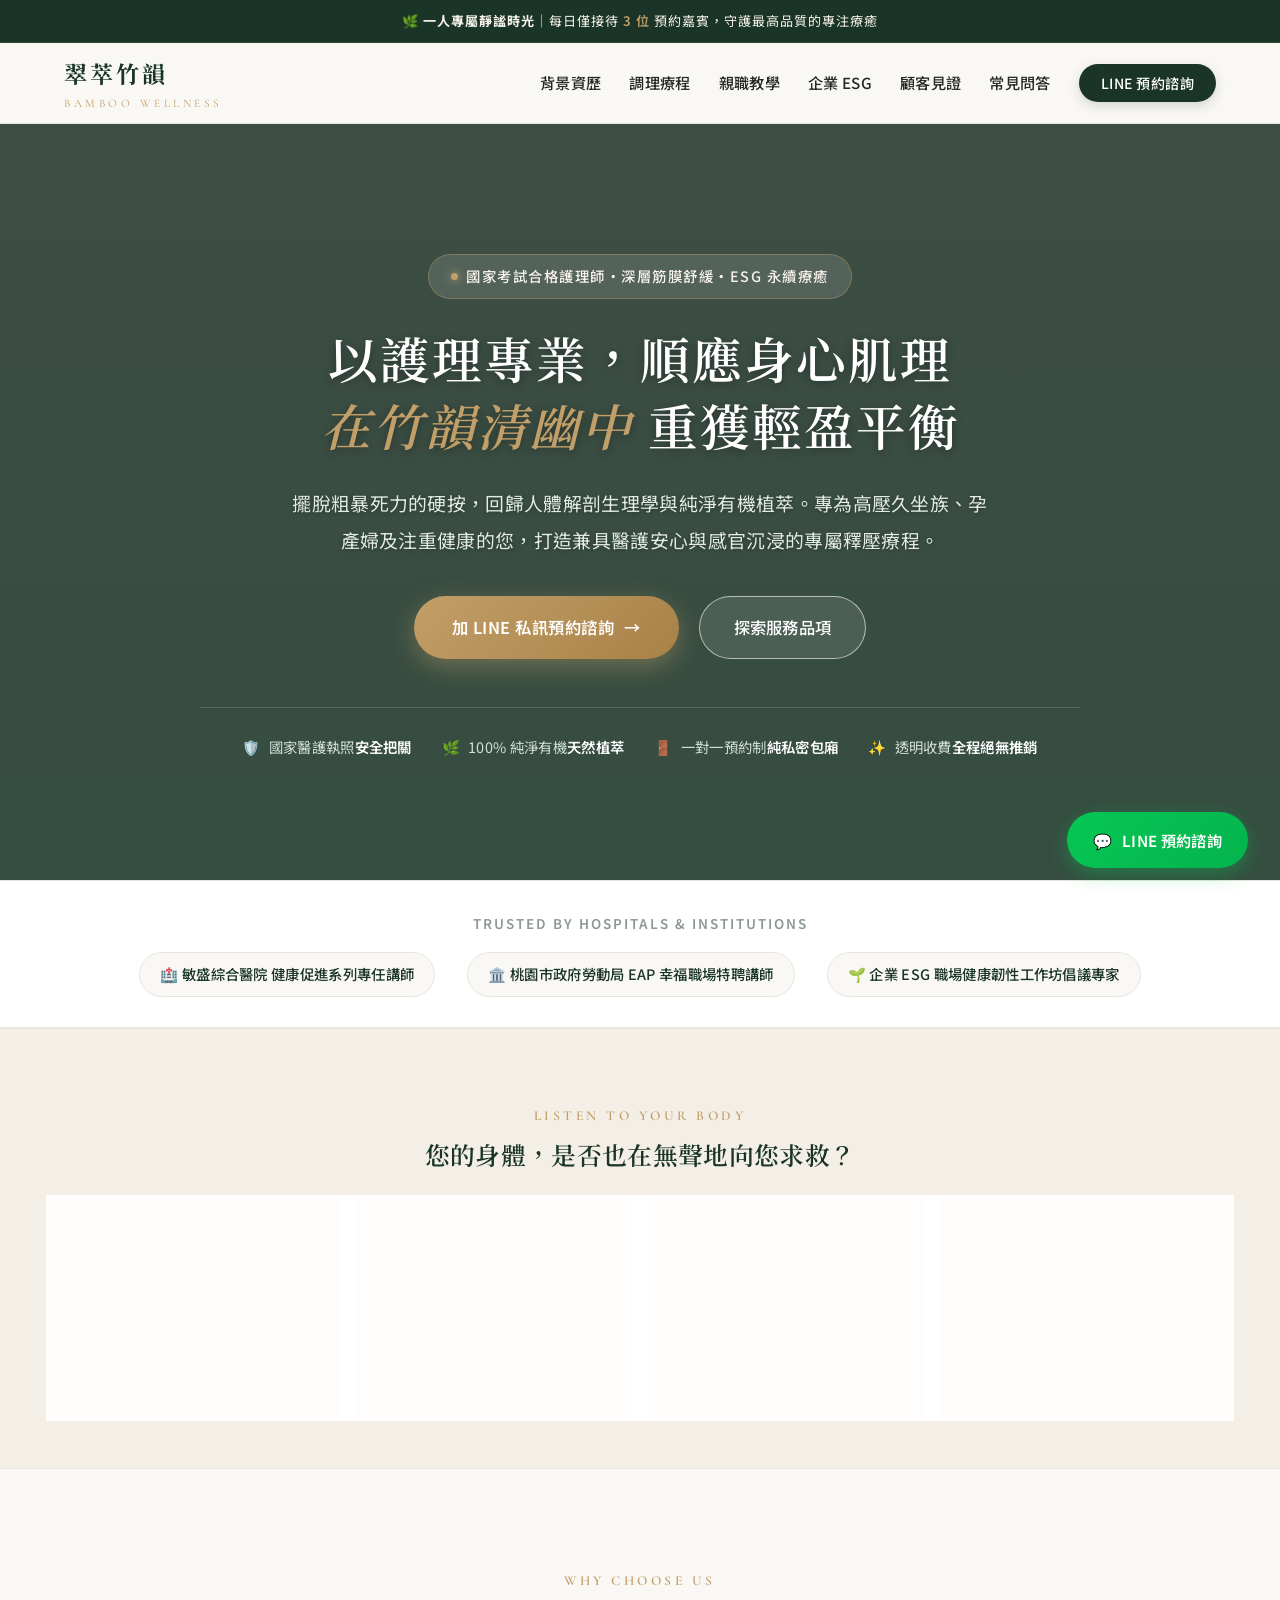
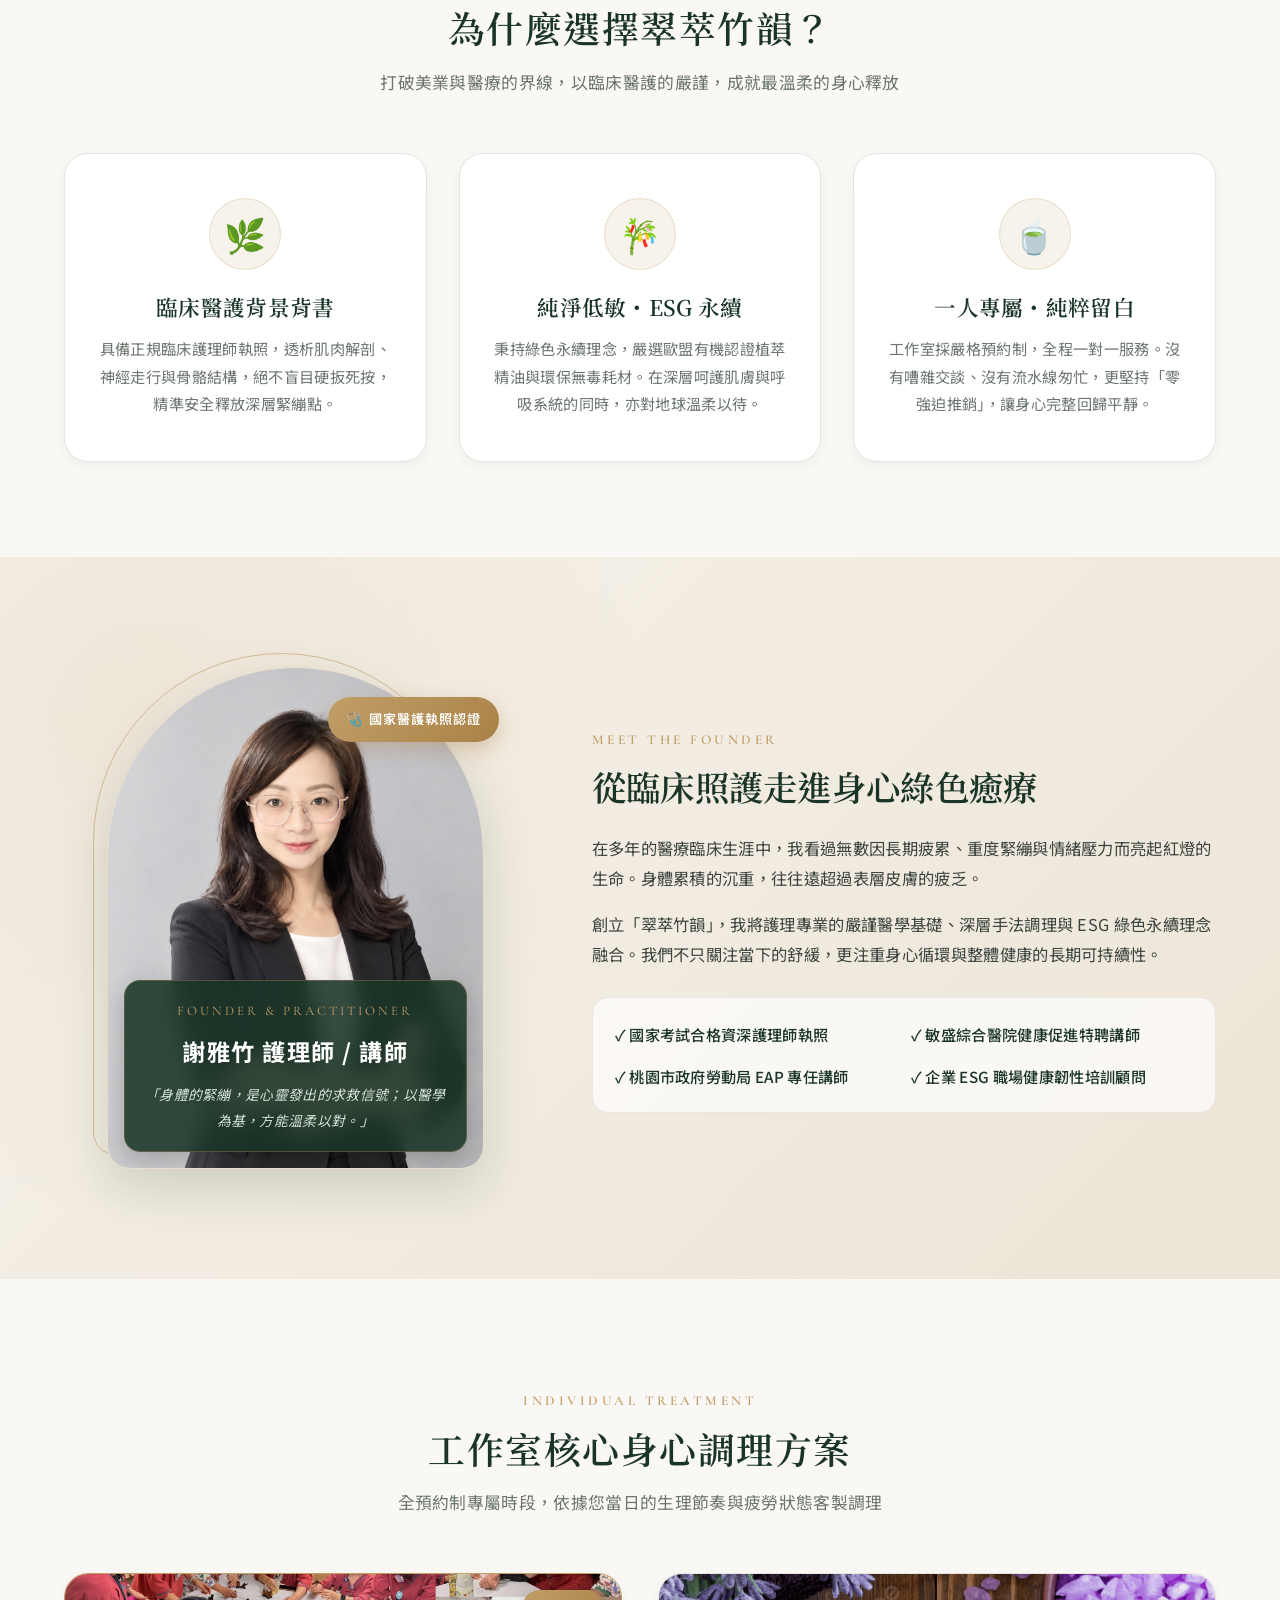
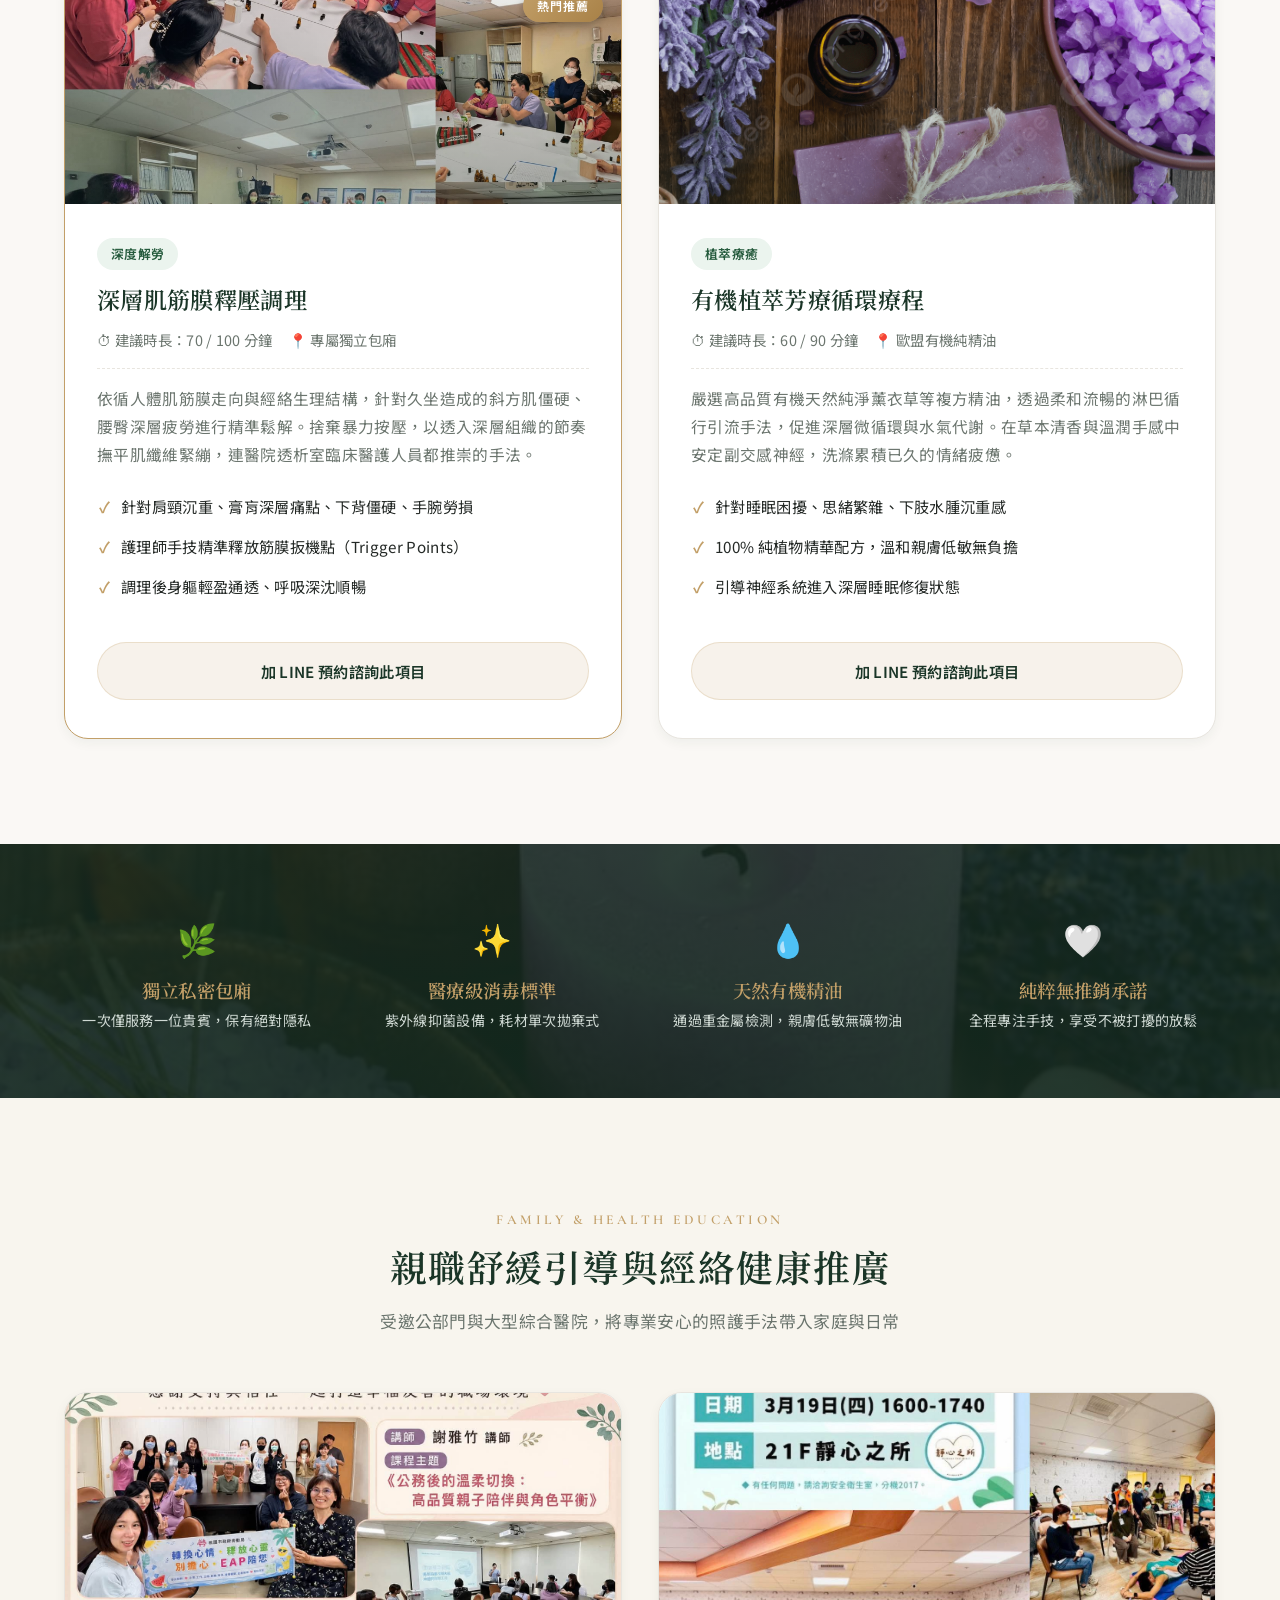
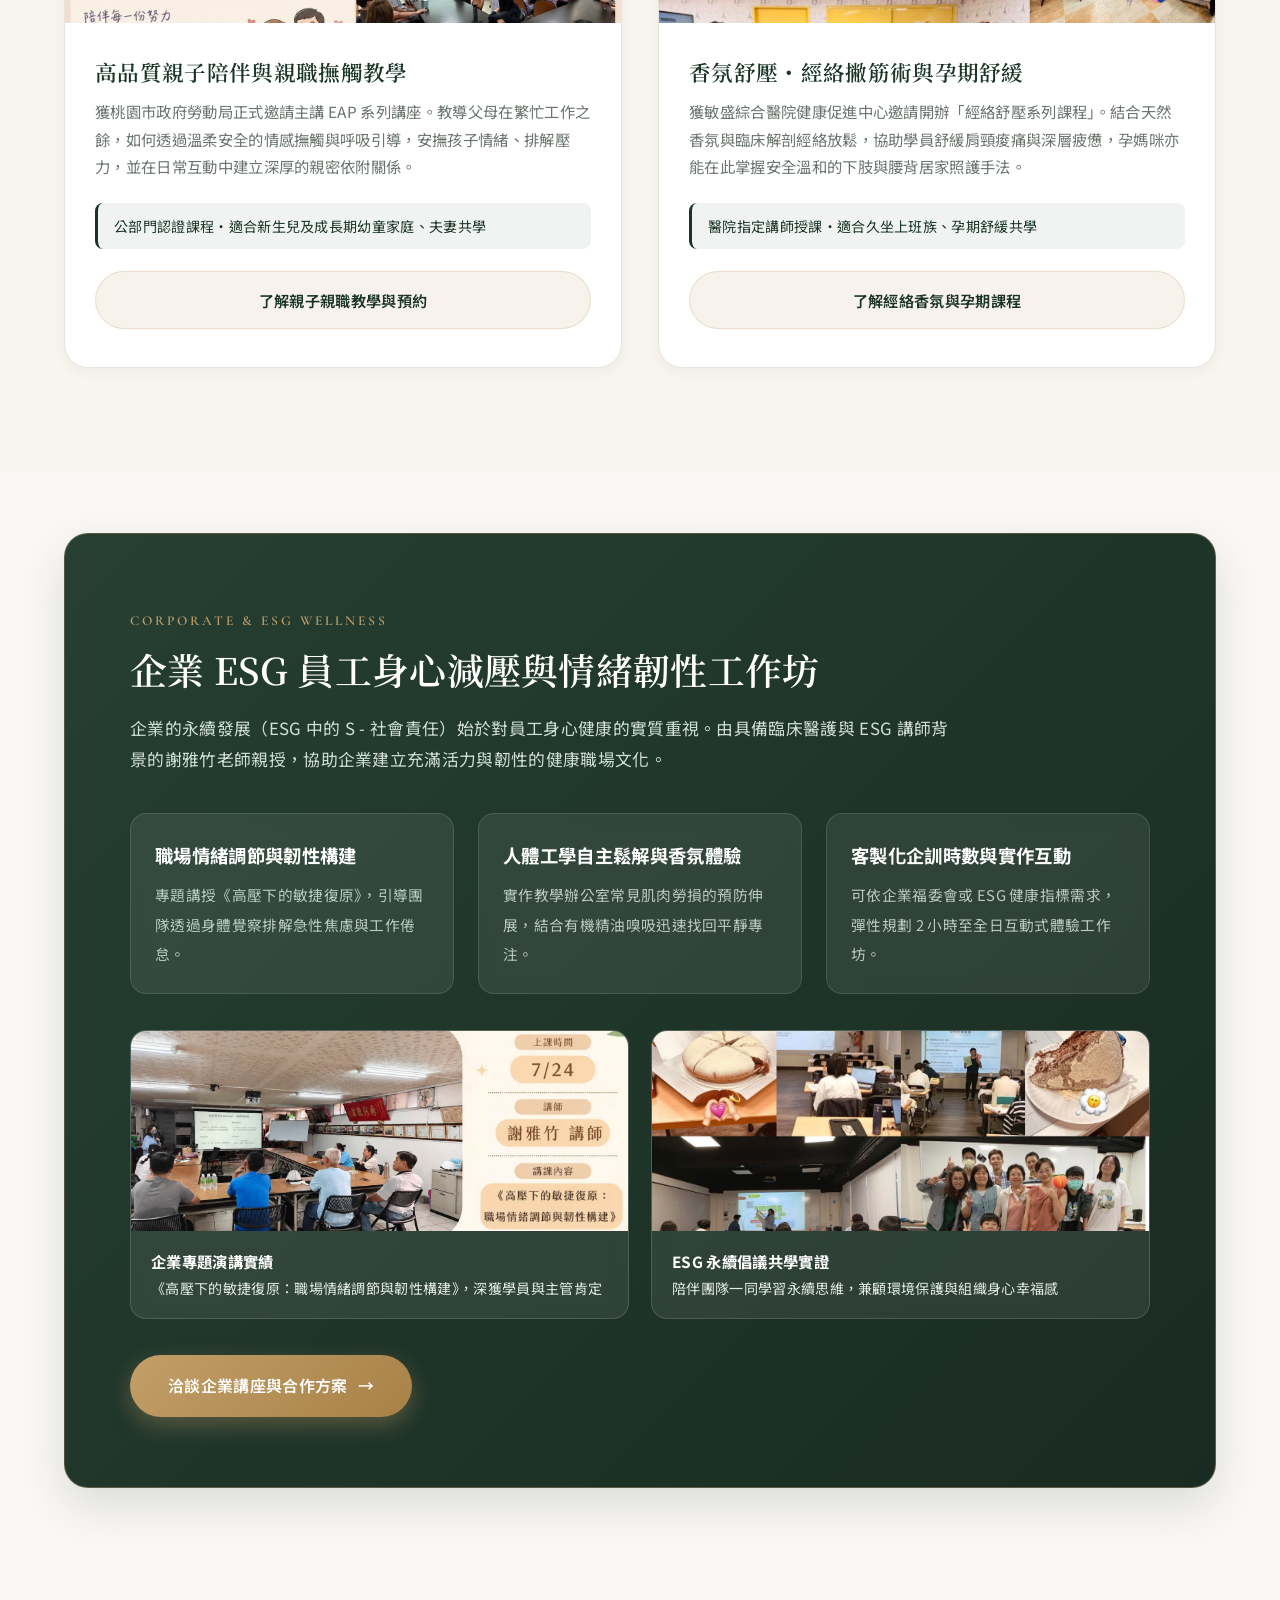
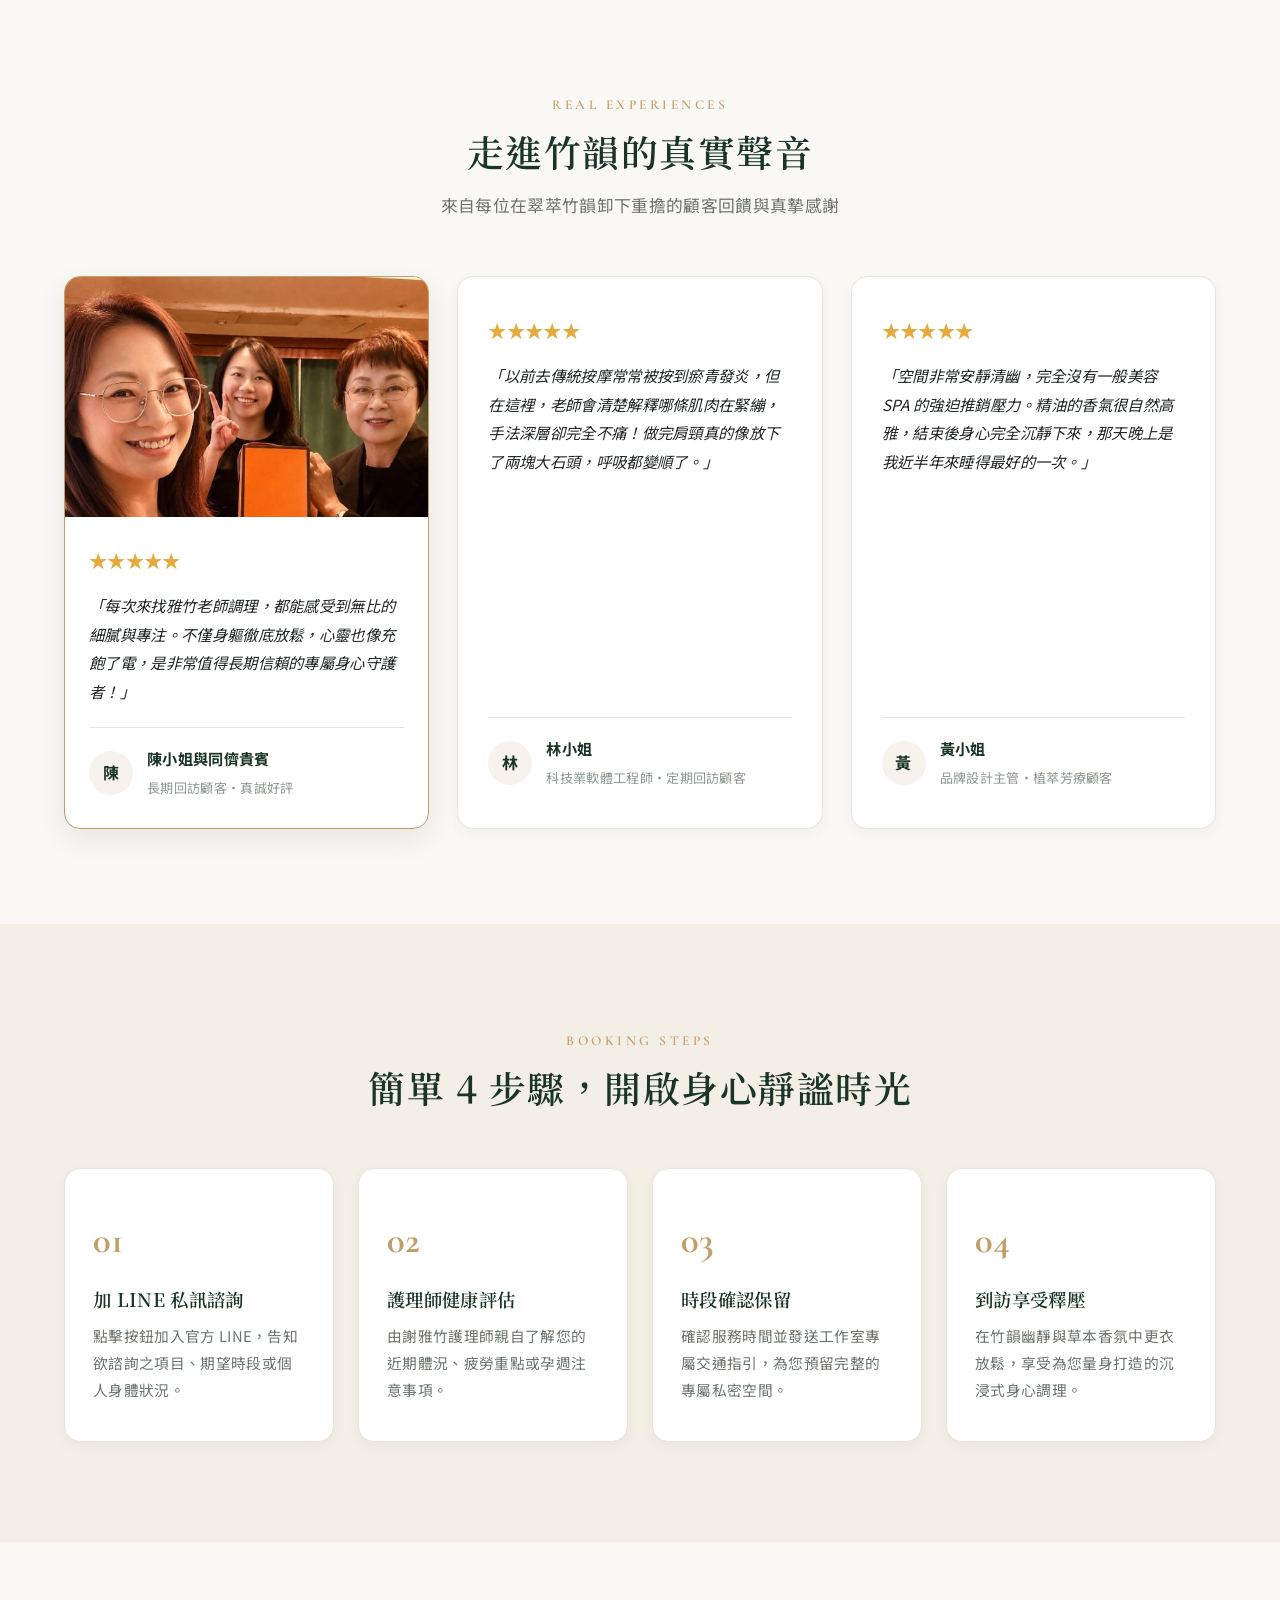
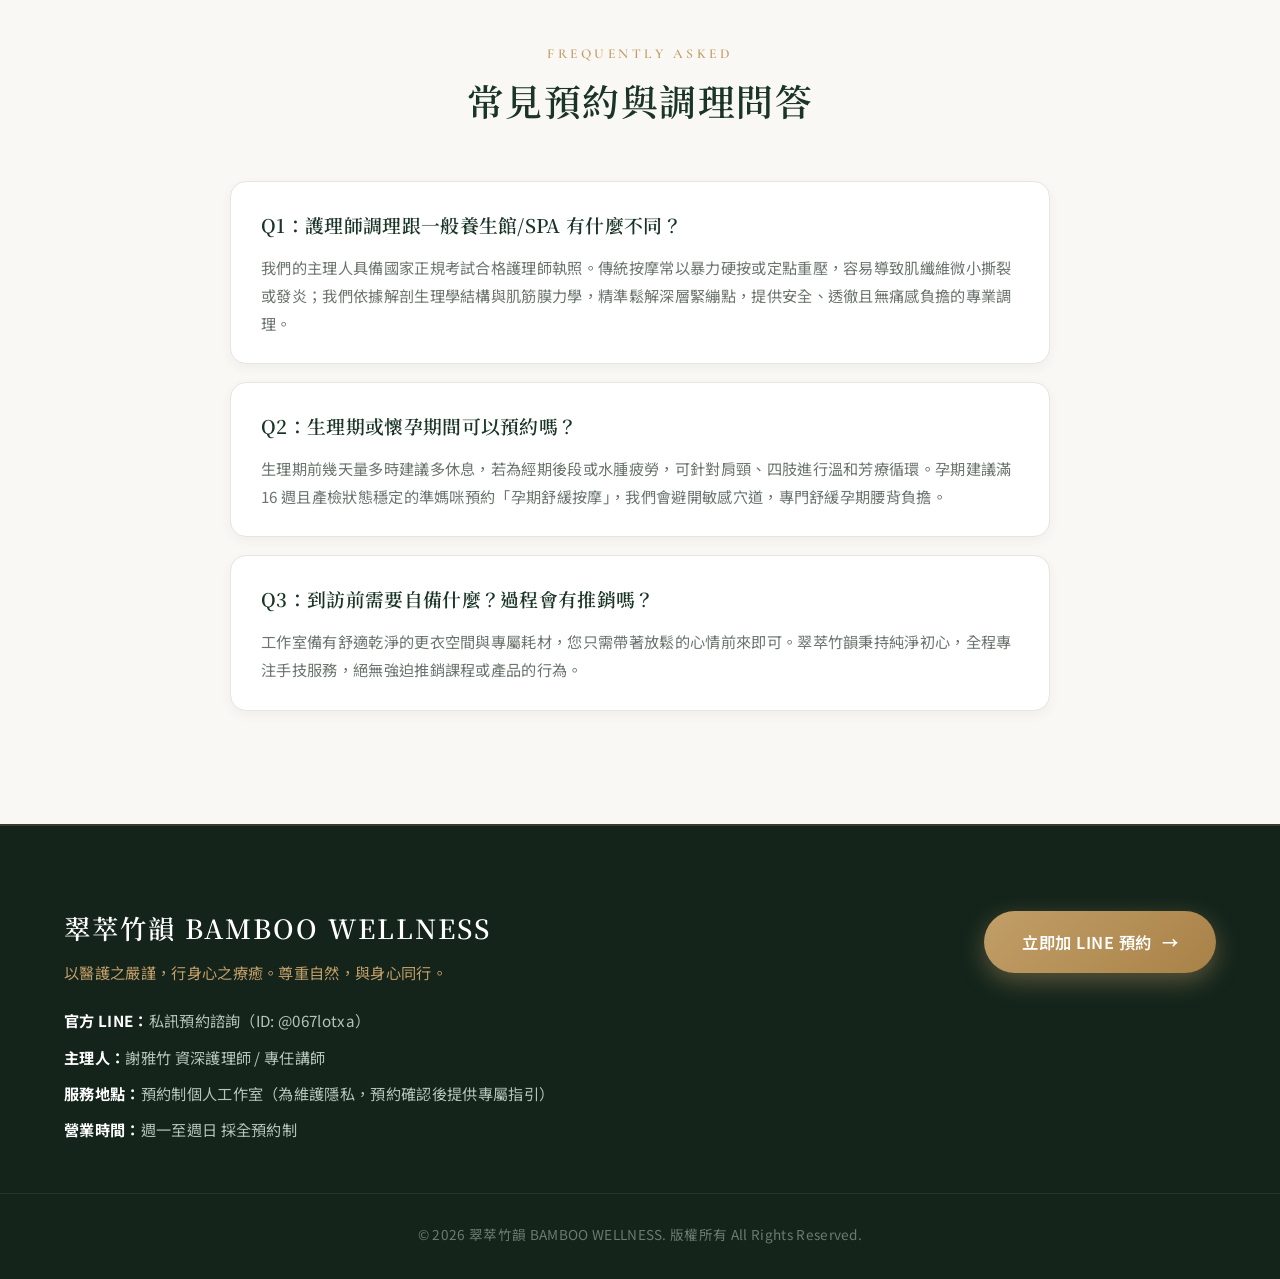
==== index.html @ 6e18af73 "Rename gemini-code-1790691041000.html to index.html" ====
<!DOCTYPE html>
<html lang="zh-Hant">
<head>
  <meta charset="UTF-8">
  <meta name="viewport" content="width=device-width, initial-scale=1.0">
  <title>翠萃竹韻｜謝雅竹護理師・深層筋膜釋壓・ESG 永續芳療</title>
  <meta name="description" content="翠萃竹韻由資深護理師謝雅竹創辦，結合臨床醫護解剖學、純淨天然芳療與 ESG 永續理念。受邀敏盛綜合醫院、桃園市勞動局及各大企業健康工作坊。">
  <link rel="stylesheet" href="style.css">
  <!-- Google Fonts 質感字型 -->
  <link rel="preconnect" href="https://fonts.googleapis.com">
  <link rel="preconnect" href="https://fonts.gstatic.com" crossorigin>
  <link href="https://fonts.googleapis.com/css2?family=Cormorant+Garamond:ital,wght@0,400;0,600;1,400&family=Noto+Sans+TC:wght@300;400;500;700&family=Noto+Serif+TC:wght@400;600;700;900&display=swap" rel="stylesheet">
</head>
<body>

  <!-- 頂部促動公告列 -->
  <div class="top-bar">
    🌿 <strong>一人專屬靜謐時光</strong>｜每日僅接待 <span>3 位</span> 預約嘉賓，守護最高品質的專注療癒
  </div>

  <!-- 頂部導航 -->
  <header class="navbar">
    <div class="container nav-content">
      <a href="#" class="logo">
        <span class="logo-title">翠萃竹韻</span>
        <span class="logo-sub">BAMBOO WELLNESS</span>
      </a>
      <nav>
        <ul class="nav-links">
          <li><a href="#about">背景資歷</a></li>
          <li><a href="#services">調理療程</a></li>
          <li><a href="#training">親職教學</a></li>
          <li><a href="#esg">企業 ESG</a></li>
          <li><a href="#testimonials">顧客見證</a></li>
          <li><a href="#faq">常見問答</a></li>
          <li><a href="https://lin.ee/52fM4HD" target="_blank" rel="noopener" class="btn-nav">LINE 預約諮詢</a></li>
        </ul>
      </nav>
    </div>
  </header>

  <!-- 首頁橫幅 (Hero) ：沉浸式專業按摩背景 -->
  <section class="hero">
    <div class="container hero-content">
      <div class="hero-tag">
        <span class="dot"></span>
        <span>國家考試合格護理師・深層筋膜舒緩・ESG 永續療癒</span>
      </div>
      <h1>以護理專業，順應身心肌理<br><span class="highlight">在竹韻清幽中</span> 重獲輕盈平衡</h1>
      <p>擺脫粗暴死力的硬按，回歸人體解剖生理學與純淨有機植萃。專為高壓久坐族、孕產婦及注重健康的您，打造兼具醫護安心與感官沉浸的專屬釋壓療程。</p>
      
      <div class="hero-buttons">
        <a href="https://lin.ee/52fM4HD" target="_blank" rel="noopener" class="btn-main">
          <span>加 LINE 私訊預約諮詢</span>
          <span>→</span>
        </a>
        <a href="#services" class="btn-sub">探索服務品項</a>
      </div>

      <!-- 信任指標 -->
      <div class="hero-trust-bar">
        <div class="trust-item">
          <span>🛡️</span>
          <span>國家醫護執照<strong>安全把關</strong></span>
        </div>
        <div class="trust-item">
          <span>🌿</span>
          <span>100% 純淨有機<strong>天然植萃</strong></span>
        </div>
        <div class="trust-item">
          <span>🚪</span>
          <span>一對一預約制<strong>純私密包廂</strong></span>
        </div>
        <div class="trust-item">
          <span>✨</span>
          <span>透明收費<strong>全程絕無推銷</strong></span>
        </div>
      </div>
    </div>
  </section>

  <!-- 醫療與公部門合作實績背書橫列 -->
  <div class="partners-bar">
    <div class="container">
      <div class="partners-title">TRUSTED BY HOSPITALS & INSTITUTIONS</div>
      <div class="partners-list">
        <span class="partner-tag">🏥 敏盛綜合醫院 健康促進系列專任講師</span>
        <span class="partner-tag">🏛️ 桃園市政府勞動局 EAP 幸福職場特聘講師</span>
        <span class="partner-tag">🌱 企業 ESG 職場健康韌性工作坊倡議專家</span>
      </div>
    </div>
  </div>

  <!-- 痛點共鳴區 -->
  <section class="pain-points">
    <div class="container">
      <div class="pain-header">
        <span class="sec-subtitle">LISTEN TO YOUR BODY</span>
        <h3>您的身體，是否也在無聲地向您求救？</h3>
      </div>
      <div class="pain-grid">
        <div class="pain-card">
          <h4>久坐僵硬・肩頸如石</h4>
          <p>長時間盯著電腦與手機，膏肓處常有揮之不去的深層痠痛，即便睡了一整夜依舊無法解開沉重感。</p>
        </div>
        <div class="pain-card">
          <h4>思緒繁雜・淺眠易醒</h4>
          <p>交感神經過度活躍，即便躺在床上大腦依然無法關機，渴望一場讓深層神經徹底放鬆的靜謐儀式。</p>
        </div>
        <div class="pain-card">
          <h4>害怕痛感・曾受過傷</h4>
          <p>受夠了傳統推拿盲目用死力硬壓造成的瘀青與發炎？你需要的是循著肌筋膜走向的溫和精準鬆解。</p>
        </div>
        <div class="pain-card">
          <h4>孕期負擔・身心緊繃</h4>
          <p>腰背承重與下肢循環不適，渴望由真正具備臨床醫護背景的老師親手照護，給予最安全的舒緩。</p>
        </div>
      </div>
    </div>
  </section>

  <!-- 3大核心價值 / 信任保證 -->
  <section class="values">
    <div class="container">
      <div class="sec-header">
        <span class="sec-subtitle">WHY CHOOSE US</span>
        <h2>為什麼選擇翠萃竹韻？</h2>
        <p>打破美業與醫療的界線，以臨床醫護的嚴謹，成就最溫柔的身心釋放</p>
      </div>
      <div class="grid-3">
        <div class="value-card">
          <div class="val-icon-wrap">🌿</div>
          <h3>臨床醫護背景背書</h3>
          <p>具備正規臨床護理師執照，透析肌肉解剖、神經走行與骨骼結構，絕不盲目硬扳死按，精準安全釋放深層緊繃點。</p>
        </div>
        <div class="value-card">
          <div class="val-icon-wrap">🎋</div>
          <h3>純淨低敏・ESG 永續</h3>
          <p>秉持綠色永續理念，嚴選歐盟有機認證植萃精油與環保無毒耗材。在深層呵護肌膚與呼吸系統的同時，亦對地球溫柔以待。</p>
        </div>
        <div class="value-card">
          <div class="val-icon-wrap">🍵</div>
          <h3>一人專屬・純粹留白</h3>
          <p>工作室採嚴格預約制，全程一對一服務。沒有嘈雜交談、沒有流水線匆忙，更堅持「零強迫推銷」，讓身心完整回歸平靜。</p>
        </div>
      </div>
    </div>
  </section>

  <!-- 主理人介紹：真實形象照 S__160800771.jpg -->
  <section id="about" class="about">
    <div class="container about-grid">
      <div class="about-photo-wrapper">
        <!-- 專業認證浮動徽章 -->
        <div class="floating-cert-badge">
          <span>🩺</span>
          <span>國家醫護執照認證</span>
        </div>
        <!-- 拱形相框卡片 -->
        <div class="about-photo-card">
          <img src="S__160800771.jpg" alt="翠萃竹韻創辦人 謝雅竹護理師" class="about-photo-img">
          <div class="about-photo-overlay">
            <div class="badge-text">
              <span>FOUNDER & PRACTITIONER</span>
              <strong>謝雅竹 護理師 / 講師</strong>
            </div>
            <div class="badge-quote">
              「身體的緊繃，是心靈發出的求救信號；以醫學為基，方能溫柔以對。」
            </div>
          </div>
        </div>
      </div>
      <div class="about-info">
        <span class="sec-subtitle">MEET THE FOUNDER</span>
        <h2>從臨床照護走進身心綠色癒療</h2>
        <p>在多年的醫療臨床生涯中，我看過無數因長期疲累、重度緊繃與情緒壓力而亮起紅燈的生命。身體累積的沉重，往往遠超過表層皮膚的疲乏。</p>
        <p>創立「翠萃竹韻」，我將護理專業的嚴謹醫學基礎、深層手法調理與 ESG 綠色永續理念融合。我們不只關注當下的舒緩，更注重身心循環與整體健康的長期可持續性。</p>
        <div class="credentials">
          <div class="cred-item">✓ 國家考試合格資深護理師執照</div>
          <div class="cred-item">✓ 敏盛綜合醫院健康促進特聘講師</div>
          <div class="cred-item">✓ 桃園市政府勞動局 EAP 專任講師</div>
          <div class="cred-item">✓ 企業 ESG 職場健康韌性培訓顧問</div>
        </div>
      </div>
    </div>
  </section>

  <!-- 專屬療程項目 (核心服務卡片帶真實專業圖片) -->
  <section id="services" class="services">
    <div class="container">
      <div class="sec-header">
        <span class="sec-subtitle">INDIVIDUAL TREATMENT</span>
        <h2>工作室核心身心調理方案</h2>
        <p>全預約制專屬時段，依據您當日的生理節奏與疲勞狀態客製調理</p>
      </div>
      <div class="grid-2">
        <!-- 服務一：置入臨床醫護與手部經絡伸展實作照片 809544108_...jpg -->
        <div class="service-box featured">
          <div class="featured-badge">熱門推薦</div>
          <div class="service-img-wrap">
            <img src="809544108_28517391377877764_4206132816161404202_n.jpg" alt="透析室腕隧道與媽媽手臨床芳療對策・手技示範">
            <div class="service-img-overlay"></div>
          </div>
          <div class="service-body">
            <div class="service-top">
              <span class="tag">深度解勞</span>
              <h3>深層肌筋膜釋壓調理</h3>
            </div>
            <div class="service-meta">
              <span>⏱ 建議時長：70 / 100 分鐘</span>
              <span>📍 專屬獨立包廂</span>
            </div>
            <p class="service-desc">依循人體肌筋膜走向與經絡生理結構，針對久坐造成的斜方肌僵硬、腰臀深層疲勞進行精準鬆解。捨棄暴力按壓，以透入深層組織的節奏撫平肌纖維緊繃，連醫院透析室臨床醫護人員都推崇的手法。</p>
            <ul class="service-points">
              <li>針對肩頸沉重、膏肓深層痛點、下背僵硬、手腕勞損</li>
              <li>護理師手技精準釋放筋膜扳機點（Trigger Points）</li>
              <li>調理後身軀輕盈通透、呼吸深沈順暢</li>
            </ul>
            <a href="https://lin.ee/52fM4HD" target="_blank" rel="noopener" class="btn-card">加 LINE 預約諮詢此項目</a>
          </div>
        </div>

        <!-- 服務二：置入純淨薰衣草與手工冷製皂芳療照 pngtree-lavender...jpg -->
        <div class="service-box">
          <div class="service-img-wrap">
            <img src="pngtree-lavender-spa-deluxe-purple-massage-photo-picture-image_6566610.jpg" alt="純淨有機薰衣草芳療・天然精油冷製皂">
            <div class="service-img-overlay"></div>
          </div>
          <div class="service-body">
            <div class="service-top">
              <span class="tag">植萃療癒</span>
              <h3>有機植萃芳療循環療程</h3>
            </div>
            <div class="service-meta">
              <span>⏱ 建議時長：60 / 90 分鐘</span>
              <span>📍 歐盟有機純精油</span>
            </div>
            <p class="service-desc">嚴選高品質有機天然純淨薰衣草等複方精油，透過柔和流暢的淋巴循行引流手法，促進深層微循環與水氣代謝。在草本清香與溫潤手感中安定副交感神經，洗滌累積已久的情緒疲憊。</p>
            <ul class="service-points">
              <li>針對睡眠困擾、思緒繁雜、下肢水腫沉重感</li>
              <li>100% 純植物精華配方，溫和親膚低敏無負擔</li>
              <li>引導神經系統進入深層睡眠修復狀態</li>
            </ul>
            <a href="https://lin.ee/52fM4HD" target="_blank" rel="noopener" class="btn-card">加 LINE 預約諮詢此項目</a>
          </div>
        </div>
      </div>
    </div>
  </section>

  <!-- 環境衛生承諾橫幅：背景使用天然薰衣草海鹽燭光照片 914d041e...jpg -->
  <section class="environment-banner">
    <div class="container">
      <div class="env-grid">
        <div class="env-item">
          <div class="icon">🌿</div>
          <h4>獨立私密包廂</h4>
          <p>一次僅服務一位貴賓，保有絕對隱私</p>
        </div>
        <div class="env-item">
          <div class="icon">✨</div>
          <h4>醫療級消毒標準</h4>
          <p>紫外線抑菌設備，耗材單次拋棄式</p>
        </div>
        <div class="env-item">
          <div class="icon">💧</div>
          <h4>天然有機精油</h4>
          <p>通過重金屬檢測，親膚低敏無礦物油</p>
        </div>
        <div class="env-item">
          <div class="icon">🤍</div>
          <h4>純粹無推銷承諾</h4>
          <p>全程專注手技，享受不被打擾的放鬆</p>
        </div>
      </div>
    </div>
  </section>

  <!-- 專業按摩教學 (孕婦 & 兒童)：置入桃園市勞動局講座 756224...jpg & 敏盛醫院香氛撇筋術 654254...jpg -->
  <section id="training" class="training">
    <div class="container">
      <div class="sec-header">
        <span class="sec-subtitle">FAMILY & HEALTH EDUCATION</span>
        <h2>親職舒緩引導與經絡健康推廣</h2>
        <p>受邀公部門與大型綜合醫院，將專業安心的照護手法帶入家庭與日常</p>
      </div>
      <div class="grid-2">
        <div class="class-card">
          <div class="class-img-wrap">
            <img src="756224594_27867134502903458_8123029026427210574_n.jpg" alt="桃園市政府勞動局邀請《公務後的溫柔切換：高品質親子陪伴與角色平衡》">
          </div>
          <div class="class-body">
            <h3>高品質親子陪伴與親職撫觸教學</h3>
            <p>獲桃園市政府勞動局正式邀請主講 EAP 系列講座。教導父母在繁忙工作之餘，如何透過溫柔安全的情感撫觸與呼吸引導，安撫孩子情緒、排解壓力，並在日常互動中建立深厚的親密依附關係。</p>
            <div class="class-fit">公部門認證課程・適合新生兒及成長期幼童家庭、夫妻共學</div>
            <a href="https://lin.ee/52fM4HD" target="_blank" rel="noopener" class="btn-card">了解親子親職教學與預約</a>
          </div>
        </div>

        <div class="class-card">
          <div class="class-img-wrap">
            <img src="654254353_26387888637494726_4937479646530382806_n.jpg" alt="敏盛綜合醫院健康促進《香氛舒壓・撇筋術》經絡放鬆">
          </div>
          <div class="class-body">
            <h3>香氛舒壓・經絡撇筋術與孕期舒緩</h3>
            <p>獲敏盛綜合醫院健康促進中心邀請開辦「經絡舒壓系列課程」。結合天然香氛與臨床解剖經絡放鬆，協助學員舒緩肩頸痠痛與深層疲憊，孕媽咪亦能在此掌握安全溫和的下肢與腰背居家照護手法。</p>
            <div class="class-fit">醫院指定講師授課・適合久坐上班族、孕期舒緩共學</div>
            <a href="https://lin.ee/52fM4HD" target="_blank" rel="noopener" class="btn-card">了解經絡香氛與孕期課程</a>
          </div>
        </div>
      </div>
    </div>
  </section>

  <!-- 企業內訓與 ESG 講座：置入職場情緒韌性 755808...jpg & 碳盤查共學 719864...jpg -->
  <section id="esg" class="esg">
    <div class="container">
      <div class="esg-box">
        <div class="esg-text">
          <span class="sec-subtitle-light">CORPORATE & ESG WELLNESS</span>
          <h2>企業 ESG 員工身心減壓與情緒韌性工作坊</h2>
          <p>企業的永續發展（ESG 中的 S - 社會責任）始於對員工身心健康的實質重視。由具備臨床醫護與 ESG 講師背景的謝雅竹老師親授，協助企業建立充滿活力與韌性的健康職場文化。</p>
          <div class="esg-features">
            <div class="esg-f-item">
              <strong>職場情緒調節與韌性構建</strong>
              <span>專題講授《高壓下的敏捷復原》，引導團隊透過身體覺察排解急性焦慮與工作倦怠。</span>
            </div>
            <div class="esg-f-item">
              <strong>人體工學自主鬆解與香氛體驗</strong>
              <span>實作教學辦公室常見肌肉勞損的預防伸展，結合有機精油嗅吸迅速找回平靜專注。</span>
            </div>
            <div class="esg-f-item">
              <strong>客製化企訓時數與實作互動</strong>
              <span>可依企業福委會或 ESG 健康指標需求，彈性規劃 2 小時至全日互動式體驗工作坊。</span>
            </div>
          </div>

          <!-- 企業實績相片成果展示 -->
          <div class="esg-gallery">
            <div class="esg-photo-card">
              <img src="755808266_27867134516236790_2292300747579595151_n.jpg" alt="企業邀請《高壓下的敏捷復原：職場情緒調節與韌性構建》" class="esg-photo-img">
              <div class="esg-photo-desc">
                <strong>企業專題演講實績</strong>
                <span>《高壓下的敏捷復原：職場情緒調節與韌性構建》，深獲學員與主管肯定</span>
              </div>
            </div>
            <div class="esg-photo-card">
              <img src="719864916_27325565850393662_4962168249504366590_n.jpg" alt="企業永續發展與溫室氣體盤查共學大合照" class="esg-photo-img">
              <div class="esg-photo-desc">
                <strong>ESG 永續倡議共學實證</strong>
                <span>陪伴團隊一同學習永續思維，兼顧環境保護與組織身心幸福感</span>
              </div>
            </div>
          </div>

          <div style="margin-top: 36px;">
            <a href="https://lin.ee/52fM4HD" target="_blank" rel="noopener" class="btn-esg">
              <span>洽談企業講座與合作方案</span>
              <span>→</span>
            </a>
          </div>
        </div>
      </div>
    </div>
  </section>

  <!-- 客戶口碑見證：置入謝老師與顧客合影 791145...jpg -->
  <section id="testimonials" class="testimonials">
    <div class="container">
      <div class="sec-header">
        <span class="sec-subtitle">REAL EXPERIENCES</span>
        <h2>走進竹韻的真實聲音</h2>
        <p>來自每位在翠萃竹韻卸下重擔的顧客回饋與真摯感謝</p>
      </div>
      <div class="testi-grid">
        <!-- 真實合影顧客卡片 -->
        <div class="testi-photo-card">
          <img src="791145081_28357502827199954_5456837343185363557_n.jpg" alt="顧客感謝與謝老師合影" class="testi-card-img">
          <div class="testi-photo-body">
            <div class="testi-stars">★★★★★</div>
            <p class="testi-text">「每次來找雅竹老師調理，都能感受到無比的細膩與專注。不僅身軀徹底放鬆，心靈也像充飽了電，是非常值得長期信賴的專屬身心守護者！」</p>
            <div class="testi-author">
              <div class="author-avatar">陳</div>
              <div class="author-info">
                <strong>陳小姐與同儕貴賓</strong>
                <span>長期回訪顧客・真誠好評</span>
              </div>
            </div>
          </div>
        </div>

        <div class="testi-card">
          <div class="testi-stars">★★★★★</div>
          <p class="testi-text">「以前去傳統按摩常常被按到瘀青發炎，但在這裡，老師會清楚解釋哪條肌肉在緊繃，手法深層卻完全不痛！做完肩頸真的像放下了兩塊大石頭，呼吸都變順了。」</p>
          <div class="testi-author">
            <div class="author-avatar">林</div>
            <div class="author-info">
              <strong>林小姐</strong>
              <span>科技業軟體工程師・定期回訪顧客</span>
            </div>
          </div>
        </div>

        <div class="testi-card">
          <div class="testi-stars">★★★★★</div>
          <p class="testi-text">「空間非常安靜清幽，完全沒有一般美容 SPA 的強迫推銷壓力。精油的香氣很自然高雅，結束後身心完全沉靜下來，那天晚上是我近半年來睡得最好的一次。」</p>
          <div class="testi-author">
            <div class="author-avatar">黃</div>
            <div class="author-info">
              <strong>黃小姐</strong>
              <span>品牌設計主管・植萃芳療顧客</span>
            </div>
          </div>
        </div>
      </div>
    </div>
  </section>

  <!-- 預約流程 -->
  <section class="process">
    <div class="container">
      <div class="sec-header">
        <span class="sec-subtitle">BOOKING STEPS</span>
        <h2>簡單 4 步驟，開啟身心靜謐時光</h2>
      </div>
      <div class="process-steps">
        <div class="step-card">
          <span class="step-num">01</span>
          <h4>加 LINE 私訊諮詢</h4>
          <p>點擊按鈕加入官方 LINE，告知欲諮詢之項目、期望時段或個人身體狀況。</p>
        </div>
        <div class="step-card">
          <span class="step-num">02</span>
          <h4>護理師健康評估</h4>
          <p>由謝雅竹護理師親自了解您的近期體況、疲勞重點或孕週注意事項。</p>
        </div>
        <div class="step-card">
          <span class="step-num">03</span>
          <h4>時段確認保留</h4>
          <p>確認服務時間並發送工作室專屬交通指引，為您預留完整的專屬私密空間。</p>
        </div>
        <div class="step-card">
          <span class="step-num">04</span>
          <h4>到訪享受釋壓</h4>
          <p>在竹韻幽靜與草本香氛中更衣放鬆，享受為您量身打造的沉浸式身心調理。</p>
        </div>
      </div>
    </div>
  </section>

  <!-- FAQ 常見問答 -->
  <section id="faq" class="faq">
    <div class="container">
      <div class="sec-header">
        <span class="sec-subtitle">FREQUENTLY ASKED</span>
        <h2>常見預約與調理問答</h2>
      </div>
      <div class="faq-list">
        <div class="faq-item">
          <div class="faq-question">Q1：護理師調理跟一般養生館/SPA 有什麼不同？</div>
          <div class="faq-answer">
            我們的主理人具備國家正規考試合格護理師執照。傳統按摩常以暴力硬按或定點重壓，容易導致肌纖維微小撕裂或發炎；我們依據解剖生理學結構與肌筋膜力學，精準鬆解深層緊繃點，提供安全、透徹且無痛感負擔的專業調理。
          </div>
        </div>
        <div class="faq-item">
          <div class="faq-question">Q2：生理期或懷孕期間可以預約嗎？</div>
          <div class="faq-answer">
            生理期前幾天量多時建議多休息，若為經期後段或水腫疲勞，可針對肩頸、四肢進行溫和芳療循環。孕期建議滿 16 週且產檢狀態穩定的準媽咪預約「孕期舒緩按摩」，我們會避開敏感穴道，專門舒緩孕期腰背負擔。
          </div>
        </div>
        <div class="faq-item">
          <div class="faq-question">Q3：到訪前需要自備什麼？過程會有推銷嗎？</div>
          <div class="faq-answer">
            工作室備有舒適乾淨的更衣空間與專屬耗材，您只需帶著放鬆的心情前來即可。翠萃竹韻秉持純淨初心，全程專注手技服務，絕無強迫推銷課程或產品的行為。
          </div>
        </div>
      </div>
    </div>
  </section>

  <!-- 頁尾 -->
  <footer class="footer">
    <div class="container footer-content">
      <div class="footer-info">
        <h3>翠萃竹韻 BAMBOO WELLNESS</h3>
        <p class="slogan">以醫護之嚴謹，行身心之療癒。尊重自然，與身心同行。</p>
        <div class="footer-contact">
          <p><strong>官方 LINE：</strong>私訊預約諮詢（ID: @067lotxa）</p>
          <p><strong>主理人：</strong>謝雅竹 資深護理師 / 專任講師</p>
          <p><strong>服務地點：</strong>預約制個人工作室（為維護隱私，預約確認後提供專屬指引）</p>
          <p><strong>營業時間：</strong>週一至週日 採全預約制</p>
        </div>
      </div>
      <div class="footer-action">
        <a href="https://lin.ee/52fM4HD" target="_blank" rel="noopener" class="btn-main">
          <span>立即加 LINE 預約</span>
          <span>→</span>
        </a>
      </div>
    </div>
    <div class="copyright">
      <p>&copy; 2026 翠萃竹韻 BAMBOO WELLNESS. 版權所有 All Rights Reserved.</p>
    </div>
  </footer>

  <!-- 右下角浮動 LINE 按鈕 (桌機版) -->
  <a href="https://lin.ee/52fM4HD" target="_blank" rel="noopener" class="floating-line" aria-label="LINE 預約">
    <span class="line-icon">💬</span>
    <span class="line-text">LINE 預約諮詢</span>
  </a>

  <!-- 手機版專屬底端固定預約列 (高轉換率設計) -->
  <div class="mobile-bottom-bar">
    <div class="bottom-bar-inner">
      <div class="bar-text">
        <strong>翠萃竹韻 謝雅竹護理師</strong>
        <span>醫護手技・純淨天然芳療</span>
      </div>
      <a href="https://lin.ee/52fM4HD" target="_blank" rel="noopener" class="btn-mobile-book">
        <span>💬 LINE 預約</span>
      </a>
    </div>
  </div>

</body>
</html>
---- style.css ----
/* ========================================================
   翠萃竹韻 BAMBOO WELLNESS - 頂級身心舒壓美業行銷風格
   設計語彙：植萃侘寂、極致放鬆、醫護信任、真實影像背書
======================================================== */

@import url('https://fonts.googleapis.com/css2?family=Cormorant+Garamond:ital,wght@0,400;0,600;1,400&family=Noto+Sans+TC:wght@300;400;500;700&family=Noto+Serif+TC:wght@400;600;700;900&display=swap');

:root {
  /* 主色系：竹林清幽、青苔墨綠、奢華低飽和香檳金 */
  --primary-forest: #1A3527;      /* 深竹墨綠：沉穩安定、深度放鬆 */
  --primary-sage: #335944;        /* 鼠尾草林綠：溫潤、自然 */
  --primary-hover: #12241B;
  --accent-gold: #C29F68;         /* 暖韻香檳金：輕奢質感、專業點睛 */
  --accent-gold-light: #F7F2EB;   /* 柔金淺暈 */
  --accent-terracotta: #D48B70;   /* 暖陶裸色：溫度與母嬰呵護感 */

  /* 底色與文字 */
  --bg-cream: #FAF8F5;            /* 溫潤和紙米白，告別生硬感 */
  --bg-soft: #F2EFE9;             /* 輕灰暖米色（次要區塊） */
  --bg-card: #FFFFFF;
  --text-main: #242926;           /* 炭茶黑，護眼沉靜 */
  --text-muted: #6B756E;          /* 次要說明灰 */
  --text-light: #8E9992;
  --border-light: rgba(194, 159, 104, 0.25);
  --border-subtle: #E8E5DF;

  /* 行銷與標籤 */
  --line-brand: #06C755;
  --line-hover: #05b34c;
  --badge-popular: #EBF4EE;
  --badge-text: #245A3C;

  /* 陰影與圓角 */
  --shadow-sm: 0 4px 12px rgba(26, 53, 39, 0.05);
  --shadow-md: 0 10px 28px rgba(26, 53, 39, 0.09);
  --shadow-lg: 0 18px 45px rgba(26, 53, 39, 0.14);
  --radius-sm: 8px;
  --radius-md: 16px;
  --radius-lg: 24px;
  --radius-full: 9999px;

  /* 字體 */
  --font-serif: "Noto Serif TC", "Cormorant Garamond", serif;
  --font-sans: "Noto Sans TC", -apple-system, BlinkMacSystemFont, "Segoe UI", Roboto, sans-serif;
  --font-en: "Cormorant Garamond", "Noto Serif TC", serif;
}

/* --- 全域設定 --- */
*, *::before, *::after {
  box-sizing: border-box;
  margin: 0;
  padding: 0;
}

html {
  scroll-behavior: smooth;
  font-size: 16px;
}

body {
  font-family: var(--font-sans);
  color: var(--text-main);
  background-color: var(--bg-cream);
  line-height: 1.85;
  letter-spacing: 0.02em;
  -webkit-font-smoothing: antialiased;
  padding-bottom: 70px;
}

@media (min-width: 851px) {
  body {
    padding-bottom: 0;
  }
}

.container {
  width: 90%;
  max-width: 1180px;
  margin: 0 auto;
}

img {
  max-width: 100%;
  height: auto;
  display: block;
}

h1, h2, h3, h4 {
  font-family: var(--font-serif);
  color: var(--primary-forest);
  font-weight: 600;
  line-height: 1.35;
}

/* --- 頂部公告列 --- */
.top-bar {
  background-color: var(--primary-forest);
  color: var(--accent-gold-light);
  font-size: 0.82rem;
  letter-spacing: 1px;
  padding: 9px 16px;
  text-align: center;
  border-bottom: 1px solid rgba(194, 159, 104, 0.2);
}
.top-bar span {
  color: var(--accent-gold);
  font-weight: 600;
}

/* --- 導航列 --- */
.navbar {
  background-color: rgba(250, 248, 245, 0.95);
  backdrop-filter: blur(12px);
  -webkit-backdrop-filter: blur(12px);
  position: sticky;
  top: 0;
  z-index: 999;
  border-bottom: 1px solid var(--border-subtle);
  transition: all 0.3s ease;
}
.nav-content {
  display: flex;
  justify-content: space-between;
  align-items: center;
  height: 80px;
}
.logo {
  display: flex;
  flex-direction: column;
  text-decoration: none;
}
.logo-title {
  font-family: var(--font-serif);
  font-size: 1.45rem;
  font-weight: 700;
  letter-spacing: 3px;
  color: var(--primary-forest);
}
.logo-sub {
  font-family: var(--font-en);
  font-size: 0.72rem;
  letter-spacing: 3.5px;
  color: var(--accent-gold);
  text-transform: uppercase;
  margin-top: -2px;
}
.nav-links {
  display: flex;
  list-style: none;
  gap: 28px;
  align-items: center;
}
.nav-links a {
  text-decoration: none;
  color: var(--text-main);
  font-size: 0.95rem;
  font-weight: 500;
  transition: all 0.25s ease;
  position: relative;
}
.nav-links a:not(.btn-nav)::after {
  content: "";
  position: absolute;
  bottom: -4px;
  left: 0;
  width: 0%;
  height: 1.5px;
  background-color: var(--accent-gold);
  transition: width 0.3s ease;
}
.nav-links a:hover {
  color: var(--primary-sage);
}
.nav-links a:hover::after {
  width: 100%;
}
.btn-nav {
  background-color: var(--primary-forest);
  color: #ffffff !important;
  padding: 9px 22px;
  border-radius: var(--radius-full);
  font-size: 0.88rem !important;
  letter-spacing: 0.5px;
  box-shadow: 0 4px 12px rgba(26, 53, 39, 0.18);
  transition: transform 0.2s ease, background-color 0.25s ease !important;
}
.btn-nav:hover {
  background-color: var(--primary-sage) !important;
  transform: translateY(-1px);
}

/* --- 首頁 Hero 區塊 --- */
.hero {
  position: relative;
  padding: 130px 0 120px;
  text-align: center;
  background: 
    linear-gradient(180deg, rgba(20, 40, 30, 0.82) 0%, rgba(26, 53, 39, 0.88) 100%),
    url('https://images.unsplash.com/photo-1540555700478-4be289fbecef?auto=format&fit=crop&w=1920&q=80') center center / cover no-repeat;
  color: #ffffff;
  overflow: hidden;
}
.hero-content {
  position: relative;
  z-index: 2;
  max-width: 880px;
}
.hero-tag {
  display: inline-flex;
  align-items: center;
  gap: 8px;
  background-color: rgba(255, 255, 255, 0.12);
  backdrop-filter: blur(8px);
  border: 1px solid rgba(194, 159, 104, 0.4);
  color: #F7F2EB;
  padding: 8px 22px;
  border-radius: var(--radius-full);
  font-size: 0.9rem;
  font-weight: 500;
  letter-spacing: 1.5px;
  margin-bottom: 26px;
}
.hero-tag .dot {
  width: 7px;
  height: 7px;
  background-color: var(--accent-gold);
  border-radius: 50%;
  box-shadow: 0 0 8px var(--accent-gold);
}
.hero h1 {
  font-size: 3.1rem;
  letter-spacing: 2px;
  margin-bottom: 26px;
  color: #ffffff;
  text-shadow: 0 2px 10px rgba(0, 0, 0, 0.35);
}
.hero h1 .highlight {
  color: var(--accent-gold);
  font-style: italic;
  font-family: var(--font-serif);
}
.hero p {
  font-size: 1.18rem;
  color: #E2ECE5;
  max-width: 700px;
  margin: 0 auto 38px;
  line-height: 1.95;
  text-shadow: 0 1px 4px rgba(0,0,0,0.3);
}
.hero-buttons {
  display: flex;
  justify-content: center;
  align-items: center;
  gap: 20px;
  flex-wrap: wrap;
  margin-bottom: 48px;
}
.btn-main {
  display: inline-flex;
  align-items: center;
  gap: 10px;
  background: linear-gradient(135deg, var(--accent-gold) 0%, #A88147 100%);
  color: #ffffff;
  padding: 16px 38px;
  border-radius: var(--radius-full);
  text-decoration: none;
  font-weight: 600;
  font-size: 1.02rem;
  letter-spacing: 0.5px;
  box-shadow: 0 8px 25px rgba(194, 159, 104, 0.4);
  transition: all 0.3s cubic-bezier(0.16, 1, 0.3, 1);
}
.btn-main:hover {
  transform: translateY(-2px);
  box-shadow: 0 12px 32px rgba(194, 159, 104, 0.5);
  background: linear-gradient(135deg, #d3b079 0%, #b89155 100%);
}
.btn-sub {
  display: inline-flex;
  align-items: center;
  gap: 8px;
  background-color: rgba(255, 255, 255, 0.1);
  backdrop-filter: blur(6px);
  color: #ffffff;
  border: 1.5px solid rgba(255, 255, 255, 0.6);
  padding: 15px 34px;
  border-radius: var(--radius-full);
  text-decoration: none;
  font-weight: 500;
  font-size: 1.02rem;
  transition: all 0.25s ease;
}
.btn-sub:hover {
  background-color: rgba(255, 255, 255, 0.22);
  border-color: #ffffff;
  color: #ffffff;
}
.hero-trust-bar {
  display: flex;
  justify-content: center;
  gap: 30px;
  flex-wrap: wrap;
  border-top: 1px solid rgba(255, 255, 255, 0.15);
  padding-top: 26px;
}
.trust-item {
  display: flex;
  align-items: center;
  gap: 8px;
  font-size: 0.9rem;
  color: #D3E0D8;
}
.trust-item strong {
  color: #ffffff;
  font-weight: 600;
}

/* --- 合作單位背書列 --- */
.partners-bar {
  background-color: #FFFFFF;
  border-top: 1px solid var(--border-subtle);
  border-bottom: 1px solid var(--border-subtle);
  padding: 30px 0;
  text-align: center;
}
.partners-title {
  font-size: 0.84rem;
  letter-spacing: 2px;
  color: var(--text-light);
  font-weight: 600;
  text-transform: uppercase;
  margin-bottom: 16px;
}
.partners-list {
  display: flex;
  justify-content: center;
  align-items: center;
  gap: 32px;
  flex-wrap: wrap;
}
.partner-tag {
  display: inline-flex;
  align-items: center;
  gap: 8px;
  background-color: var(--bg-cream);
  border: 1px solid var(--border-subtle);
  padding: 8px 20px;
  border-radius: var(--radius-full);
  font-size: 0.9rem;
  font-weight: 500;
  color: var(--primary-forest);
}

/* --- 痛點同理區 --- */
.pain-points {
  padding: 70px 0;
  background-color: #F4EFE6;
  border-top: 1px solid var(--border-subtle);
  border-bottom: 1px solid var(--border-subtle);
}
.pain-header {
  text-align: center;
  margin-bottom: 38px;
}
.pain-header h3 {
  font-size: 1.55rem;
  margin-bottom: 8px;
}
.pain-grid {
  display: grid;
  grid-template-columns: repeat(auto-fit, minmax(260px, 1fr));
  gap: 22px;
}
.pain-card {
  background: rgba(255, 255, 255, 0.85);
  backdrop-filter: blur(8px);
  padding: 26px;
  border-radius: var(--radius-md);
  border-left: 4px solid var(--accent-gold);
  box-shadow: var(--shadow-sm);
  transition: transform 0.25s ease;
}
.pain-card:hover {
  transform: translateY(-3px);
}
.pain-card h4 {
  font-size: 1.15rem;
  margin-bottom: 8px;
  color: var(--primary-forest);
}
.pain-card p {
  font-size: 0.93rem;
  color: var(--text-muted);
  line-height: 1.75;
}

/* --- 3大核心價值 --- */
.values {
  padding: 95px 0;
}
.grid-3 {
  display: grid;
  grid-template-columns: repeat(auto-fit, minmax(300px, 1fr));
  gap: 32px;
}
.value-card {
  background-color: var(--bg-card);
  padding: 44px 34px;
  border-radius: var(--radius-lg);
  border: 1px solid var(--border-subtle);
  text-align: center;
  box-shadow: var(--shadow-sm);
  transition: transform 0.3s ease, box-shadow 0.3s ease, border-color 0.3s ease;
  position: relative;
  overflow: hidden;
}
.value-card:hover {
  transform: translateY(-6px);
  box-shadow: var(--shadow-md);
  border-color: var(--border-light);
}
.val-icon-wrap {
  width: 72px;
  height: 72px;
  margin: 0 auto 22px;
  background-color: var(--accent-gold-light);
  border-radius: 50%;
  display: flex;
  align-items: center;
  justify-content: center;
  font-size: 2.1rem;
  border: 1px solid var(--border-light);
}
.value-card h3 {
  margin-bottom: 14px;
  font-size: 1.35rem;
}
.value-card p {
  color: var(--text-muted);
  font-size: 0.95rem;
  line-height: 1.8;
}

/* --- 標題規範 --- */
.sec-header {
  text-align: center;
  max-width: 660px;
  margin: 0 auto 55px auto;
}
.sec-subtitle {
  display: inline-block;
  font-family: var(--font-en);
  font-size: 0.85rem;
  letter-spacing: 3.5px;
  color: var(--accent-gold);
  font-weight: 600;
  text-transform: uppercase;
  margin-bottom: 10px;
}
.sec-header h2 {
  font-size: 2.3rem;
  letter-spacing: 1.5px;
  margin-bottom: 14px;
}
.sec-header p {
  color: var(--text-muted);
  font-size: 1.05rem;
}

/* --- 主理人區塊：頂級沙龍名邸拱形畫框風格 --- */
.about {
  padding: 110px 0;
  background: radial-gradient(circle at 10% 20%, rgba(194, 159, 104, 0.12) 0%, transparent 40%),
              linear-gradient(135deg, #F6F2EB 0%, #ECE4D6 100%);
  position: relative;
}
.about-grid {
  display: grid;
  grid-template-columns: 1fr 1.35fr;
  gap: 65px;
  align-items: center;
}
.about-photo-wrapper {
  position: relative;
  max-width: 420px;
  margin: 0 auto;
}
.about-photo-wrapper::before {
  content: "";
  position: absolute;
  top: -14px;
  left: -14px;
  width: 100%;
  height: 100%;
  border: 1.5px solid var(--accent-gold);
  border-radius: 200px 200px var(--radius-lg) var(--radius-lg);
  opacity: 0.6;
  pointer-events: none;
  z-index: 1;
}
.about-photo-card {
  position: relative;
  border-radius: 200px 200px var(--radius-lg) var(--radius-lg);
  overflow: hidden;
  box-shadow: 0 20px 50px rgba(26, 53, 39, 0.16);
  border: 1px solid rgba(194, 159, 104, 0.35);
  background: #ffffff;
  z-index: 2;
}
.about-photo-img {
  width: 100%;
  height: 500px;
  object-fit: cover;
  object-position: top center;
  display: block;
  transition: transform 0.6s cubic-bezier(0.16, 1, 0.3, 1);
}
.about-photo-card:hover .about-photo-img {
  transform: scale(1.03);
}
.about-photo-overlay {
  position: absolute;
  bottom: 16px;
  left: 16px;
  right: 16px;
  background: rgba(26, 53, 39, 0.88);
  backdrop-filter: blur(10px);
  -webkit-backdrop-filter: blur(10px);
  color: #fff;
  padding: 18px 20px;
  border-radius: var(--radius-md);
  text-align: center;
  border: 1px solid rgba(194, 159, 104, 0.3);
  box-shadow: 0 8px 24px rgba(0,0,0,0.2);
}
.floating-cert-badge {
  position: absolute;
  top: 30px;
  right: -15px;
  background: linear-gradient(135deg, var(--accent-gold) 0%, #A88147 100%);
  color: #ffffff;
  padding: 10px 18px;
  border-radius: var(--radius-full);
  font-size: 0.82rem;
  font-weight: 600;
  letter-spacing: 1px;
  box-shadow: 0 8px 20px rgba(168, 129, 71, 0.35);
  display: flex;
  align-items: center;
  gap: 6px;
  z-index: 3;
}
.badge-text span {
  display: block;
  font-family: var(--font-en);
  font-size: 0.82rem;
  letter-spacing: 3px;
  color: var(--accent-gold);
}
.badge-text strong {
  display: block;
  font-size: 1.45rem;
  margin-top: 6px;
  letter-spacing: 1.5px;
}
.badge-quote {
  margin-top: 10px;
  font-size: 0.86rem;
  color: #D3E0D8;
  font-style: italic;
}
.about-info h2 {
  font-size: 2.15rem;
  margin-bottom: 22px;
  line-height: 1.4;
}
.about-info p {
  margin-bottom: 16px;
  color: #3C443F;
  font-size: 1.02rem;
}
.credentials {
  display: grid;
  grid-template-columns: 1fr 1fr;
  gap: 14px;
  margin-top: 28px;
  padding: 22px;
  background: rgba(255, 255, 255, 0.7);
  border-radius: var(--radius-md);
  border: 1px solid var(--border-subtle);
}
.cred-item {
  font-weight: 500;
  font-size: 0.95rem;
  color: var(--primary-forest);
}

/* --- 服務方案卡片 --- */
.services {
  padding: 105px 0;
  background-color: var(--bg-cream);
}
.grid-2 {
  display: grid;
  grid-template-columns: repeat(auto-fit, minmax(360px, 1fr));
  gap: 36px;
}
.service-box {
  background: var(--bg-card);
  border: 1px solid var(--border-subtle);
  border-radius: var(--radius-lg);
  overflow: hidden;
  display: flex;
  flex-direction: column;
  box-shadow: var(--shadow-sm);
  transition: all 0.3s ease;
  position: relative;
}
.service-box:hover {
  transform: translateY(-5px);
  box-shadow: var(--shadow-lg);
  border-color: var(--border-light);
}
.service-box.featured {
  border: 1.5px solid var(--accent-gold);
}
.featured-badge {
  position: absolute;
  top: 16px;
  right: 18px;
  background: linear-gradient(135deg, var(--accent-gold) 0%, #A88147 100%);
  color: #fff;
  font-size: 0.75rem;
  font-weight: 600;
  padding: 5px 14px;
  border-radius: var(--radius-full);
  letter-spacing: 1px;
  z-index: 5;
  box-shadow: 0 4px 10px rgba(0,0,0,0.25);
}
.service-img-wrap {
  width: 100%;
  height: 230px;
  overflow: hidden;
  position: relative;
}
.service-img-wrap img {
  width: 100%;
  height: 100%;
  object-fit: cover;
  transition: transform 0.5s ease;
}
.service-box:hover .service-img-wrap img {
  transform: scale(1.06);
}
.service-img-overlay {
  position: absolute;
  top: 0;
  left: 0;
  right: 0;
  bottom: 0;
  background: linear-gradient(180deg, rgba(0,0,0,0.05) 0%, rgba(26, 53, 39, 0.35) 100%);
}
.service-body {
  padding: 34px 32px 38px;
  display: flex;
  flex-direction: column;
  flex-grow: 1;
}
.service-top h3 {
  font-size: 1.45rem;
  margin-top: 6px;
}
.tag {
  background-color: var(--badge-popular);
  color: var(--badge-text);
  padding: 4px 14px;
  border-radius: var(--radius-full);
  font-size: 0.8rem;
  font-weight: 600;
  display: inline-block;
  margin-bottom: 8px;
}
.service-meta {
  display: flex;
  gap: 16px;
  margin: 12px 0 16px;
  padding-bottom: 14px;
  border-bottom: 1px dashed var(--border-subtle);
  font-size: 0.9rem;
  color: var(--text-muted);
}
.service-desc {
  color: var(--text-muted);
  font-size: 0.98rem;
  margin-bottom: 22px;
  line-height: 1.8;
}
.service-points {
  list-style: none;
  margin-bottom: 30px;
  flex-grow: 1;
}
.service-points li {
  position: relative;
  padding-left: 24px;
  margin-bottom: 12px;
  color: var(--text-main);
  font-size: 0.95rem;
}
.service-points li::before {
  content: "✓";
  color: var(--accent-gold);
  position: absolute;
  left: 2px;
  font-weight: 700;
}
.btn-card {
  display: block;
  text-align: center;
  background-color: var(--accent-gold-light);
  color: var(--primary-forest);
  border: 1px solid var(--border-light);
  padding: 14px 20px;
  border-radius: var(--radius-full);
  text-decoration: none;
  font-weight: 600;
  font-size: 0.95rem;
  transition: all 0.3s ease;
}
.service-box:hover .btn-card {
  background-color: var(--primary-forest);
  color: #ffffff;
  border-color: var(--primary-forest);
}

/* --- 環境衛生承諾橫幅：使用真實薰衣草燭光海鹽照 914d...jpg --- */
.environment-banner {
  position: relative;
  background: 
    linear-gradient(rgba(20, 42, 31, 0.88), rgba(20, 42, 31, 0.92)),
    url('914d041e121fbb6c0e3a0477c0d9d5d6.jpg') center center / cover no-repeat;
  color: #fff;
  padding: 65px 0;
}
.env-grid {
  display: grid;
  grid-template-columns: repeat(auto-fit, minmax(230px, 1fr));
  gap: 30px;
  text-align: center;
}
.env-item .icon {
  font-size: 2rem;
  margin-bottom: 10px;
}
.env-item h4 {
  color: var(--accent-gold);
  font-size: 1.15rem;
  margin-bottom: 6px;
}
.env-item p {
  color: #CFD9D3;
  font-size: 0.88rem;
  line-height: 1.7;
}

/* --- 親職教學與課程 --- */
.training {
  padding: 105px 0;
  background-color: #F8F5EE;
}
.class-card {
  background-color: var(--bg-card);
  border-radius: var(--radius-lg);
  border: 1px solid var(--border-subtle);
  overflow: hidden;
  display: flex;
  flex-direction: column;
  box-shadow: var(--shadow-sm);
  transition: transform 0.3s ease;
}
.class-card:hover {
  transform: translateY(-5px);
  box-shadow: var(--shadow-md);
}
.class-img-wrap {
  width: 100%;
  height: 230px;
  overflow: hidden;
}
.class-img-wrap img {
  width: 100%;
  height: 100%;
  object-fit: cover;
  transition: transform 0.4s ease;
}
.class-card:hover .class-img-wrap img {
  transform: scale(1.05);
}
.class-body {
  padding: 34px 30px 38px;
  display: flex;
  flex-direction: column;
  flex-grow: 1;
}
.class-card h3 {
  font-size: 1.35rem;
  margin-bottom: 12px;
}
.class-card p {
  color: var(--text-muted);
  margin-bottom: 22px;
  font-size: 0.96rem;
  flex-grow: 1;
  line-height: 1.8;
}
.class-fit {
  background-color: rgba(56, 94, 75, 0.07);
  color: var(--primary-forest);
  font-size: 0.88rem;
  padding: 10px 16px;
  border-radius: var(--radius-sm);
  border-left: 3px solid var(--primary-forest);
  margin-bottom: 22px;
}

/* --- 企業 ESG 區塊 --- */
.esg {
  padding: 60px 0 105px 0;
}
.esg-box {
  background: 
    linear-gradient(135deg, rgba(26, 53, 39, 0.95) 0%, rgba(18, 36, 27, 0.97) 100%),
    url('https://images.unsplash.com/photo-1515377905703-c4788e51af15?auto=format&fit=crop&w=1920&q=80') center center / cover no-repeat;
  color: #ffffff;
  padding: 70px 65px;
  border-radius: var(--radius-lg);
  box-shadow: var(--shadow-lg);
  border: 1px solid rgba(194, 159, 104, 0.35);
  position: relative;
}
.sec-subtitle-light {
  display: inline-block;
  font-family: var(--font-en);
  font-size: 0.85rem;
  letter-spacing: 3px;
  color: var(--accent-gold);
  font-weight: 600;
  margin-bottom: 12px;
}
.esg-text h2 {
  color: #ffffff;
  font-size: 2.3rem;
  margin-bottom: 18px;
}
.esg-text > p {
  color: #D3E0D8;
  max-width: 820px;
  font-size: 1.05rem;
  margin-bottom: 38px;
}
.esg-features {
  display: grid;
  grid-template-columns: repeat(auto-fit, minmax(260px, 1fr));
  gap: 24px;
  margin-bottom: 36px;
}
.esg-f-item {
  background-color: rgba(255, 255, 255, 0.08);
  backdrop-filter: blur(8px);
  padding: 24px;
  border-radius: var(--radius-md);
  border: 1px solid rgba(255, 255, 255, 0.12);
}
.esg-f-item strong {
  display: block;
  font-size: 1.15rem;
  margin-bottom: 8px;
  color: #fff;
}
.esg-f-item span {
  font-size: 0.92rem;
  color: #BACBC1;
}
.btn-esg {
  display: inline-flex;
  align-items: center;
  gap: 10px;
  background: linear-gradient(135deg, var(--accent-gold) 0%, #A88147 100%);
  color: #ffffff;
  padding: 16px 38px;
  border-radius: var(--radius-full);
  text-decoration: none;
  font-weight: 600;
  font-size: 1rem;
  box-shadow: 0 8px 22px rgba(194, 159, 104, 0.35);
  transition: all 0.3s ease;
}
.btn-esg:hover {
  transform: translateY(-2px);
  box-shadow: 0 12px 28px rgba(194, 159, 104, 0.45);
}

/* 企業工作坊實績相片網格 */
.esg-gallery {
  display: grid;
  grid-template-columns: repeat(auto-fit, minmax(280px, 1fr));
  gap: 22px;
  margin-top: 36px;
}
.esg-photo-card {
  background: rgba(255, 255, 255, 0.08);
  backdrop-filter: blur(8px);
  border: 1px solid rgba(255, 255, 255, 0.15);
  border-radius: var(--radius-md);
  overflow: hidden;
  display: flex;
  flex-direction: column;
  transition: transform 0.3s ease;
}
.esg-photo-card:hover {
  transform: translateY(-4px);
  border-color: var(--accent-gold);
}
.esg-photo-img {
  width: 100%;
  height: 200px;
  object-fit: cover;
  display: block;
}
.esg-photo-desc {
  padding: 18px 20px;
  color: #E2ECE5;
  font-size: 0.88rem;
  line-height: 1.6;
}
.esg-photo-desc strong {
  display: block;
  color: #fff;
  font-size: 0.96rem;
  margin-bottom: 4px;
}

/* --- 客戶回饋評價 --- */
.testimonials {
  padding: 95px 0;
  background-color: var(--bg-cream);
}
.testi-grid {
  display: grid;
  grid-template-columns: repeat(auto-fit, minmax(300px, 1fr));
  gap: 28px;
}
.testi-card {
  background: var(--bg-card);
  padding: 36px 30px;
  border-radius: var(--radius-md);
  border: 1px solid var(--border-subtle);
  box-shadow: var(--shadow-sm);
  display: flex;
  flex-direction: column;
}
.testi-stars {
  color: #E5A93C;
  font-size: 1.15rem;
  margin-bottom: 14px;
}
.testi-text {
  font-size: 0.96rem;
  color: var(--text-main);
  line-height: 1.85;
  margin-bottom: 22px;
  flex-grow: 1;
  font-style: italic;
}
.testi-author {
  display: flex;
  align-items: center;
  gap: 14px;
  border-top: 1px solid var(--border-subtle);
  padding-top: 16px;
}
.author-avatar {
  width: 44px;
  height: 44px;
  background-color: var(--accent-gold-light);
  color: var(--primary-forest);
  border-radius: 50%;
  display: flex;
  align-items: center;
  justify-content: center;
  font-weight: 700;
  font-size: 1rem;
}
.author-info strong {
  display: block;
  font-size: 0.95rem;
  color: var(--primary-forest);
}
.author-info span {
  font-size: 0.82rem;
  color: var(--text-light);
}

/* 顧客真實合影見證卡 */
.testi-photo-card {
  background: var(--bg-card);
  border-radius: var(--radius-md);
  border: 1.5px solid var(--accent-gold);
  box-shadow: var(--shadow-md);
  overflow: hidden;
  display: flex;
  flex-direction: column;
}
.testi-card-img {
  width: 100%;
  height: 240px;
  object-fit: cover;
  object-position: center top;
}
.testi-photo-body {
  padding: 26px 24px;
  display: flex;
  flex-direction: column;
  flex-grow: 1;
}

/* --- 預約流程 --- */
.process {
  padding: 100px 0;
  background-color: #F4EFE6;
}
.process-steps {
  display: grid;
  grid-template-columns: repeat(auto-fit, minmax(230px, 1fr));
  gap: 24px;
}
.step-card {
  background: var(--bg-card);
  padding: 38px 28px;
  border-radius: var(--radius-md);
  border: 1px solid var(--border-subtle);
  box-shadow: var(--shadow-sm);
  transition: transform 0.25s ease;
}
.step-card:hover {
  transform: translateY(-4px);
}
.step-num {
  font-size: 2.3rem;
  font-weight: 700;
  color: var(--accent-gold);
  display: block;
  margin-bottom: 12px;
  font-family: var(--font-en);
}
.step-card h4 {
  margin-bottom: 10px;
  font-size: 1.15rem;
}
.step-card p {
  color: var(--text-muted);
  font-size: 0.92rem;
}

/* --- FAQ 常見問答 --- */
.faq {
  padding: 95px 0;
  background-color: var(--bg-cream);
}
.faq-list {
  max-width: 820px;
  margin: 0 auto;
}
.faq-item {
  background: var(--bg-card);
  border-radius: var(--radius-md);
  border: 1px solid var(--border-subtle);
  margin-bottom: 18px;
  padding: 26px 30px;
  box-shadow: var(--shadow-sm);
}
.faq-question {
  font-family: var(--font-serif);
  font-size: 1.18rem;
  color: var(--primary-forest);
  font-weight: 600;
  margin-bottom: 10px;
}
.faq-answer {
  color: var(--text-muted);
  font-size: 0.95rem;
  line-height: 1.85;
}

/* --- 頁尾 --- */
.footer {
  background-color: #14241B;
  color: #9FABA2;
  padding: 85px 0 32px 0;
  border-top: 2px solid rgba(194, 159, 104, 0.2);
}
.footer-content {
  display: flex;
  justify-content: space-between;
  align-items: flex-start;
  flex-wrap: wrap;
  gap: 40px;
  margin-bottom: 50px;
}
.footer-info {
  max-width: 520px;
}
.footer-info h3 {
  color: #ffffff;
  font-size: 1.65rem;
  letter-spacing: 2px;
  margin-bottom: 12px;
}
.footer-info p.slogan {
  color: var(--accent-gold);
  font-size: 0.95rem;
  margin-bottom: 20px;
}
.footer-contact p {
  font-size: 0.95rem;
  margin-top: 8px;
  color: #B5C4BB;
}
.footer-contact strong {
  color: #fff;
}
.footer-action .btn-main {
  background: linear-gradient(135deg, var(--accent-gold) 0%, #A88147 100%);
}
.copyright {
  border-top: 1px solid rgba(255, 255, 255, 0.08);
  padding-top: 28px;
  text-align: center;
  font-size: 0.85rem;
  color: #6C7A70;
}

/* --- 右下角浮動 LINE 按鈕 (桌機) --- */
.floating-line {
  position: fixed;
  bottom: 32px;
  right: 32px;
  background: linear-gradient(135deg, var(--line-brand) 0%, var(--line-hover) 100%);
  color: #ffffff;
  display: flex;
  align-items: center;
  gap: 10px;
  padding: 14px 26px;
  border-radius: var(--radius-full);
  text-decoration: none;
  font-weight: 600;
  font-size: 0.95rem;
  box-shadow: 0 6px 20px rgba(6, 199, 85, 0.38);
  z-index: 998;
  transition: all 0.25s ease;
}
.floating-line:hover {
  transform: translateY(-3px) scale(1.02);
}

/* --- 手機版專屬固定預約列 --- */
.mobile-bottom-bar {
  display: none;
  position: fixed;
  bottom: 0;
  left: 0;
  right: 0;
  background: rgba(255, 255, 255, 0.96);
  backdrop-filter: blur(10px);
  border-top: 1px solid var(--border-subtle);
  padding: 10px 16px;
  z-index: 1001;
  box-shadow: 0 -4px 16px rgba(0,0,0,0.06);
}
.mobile-bottom-bar .bottom-bar-inner {
  display: flex;
  align-items: center;
  justify-content: space-between;
  gap: 12px;
}
.mobile-bottom-bar .bar-text {
  font-size: 0.82rem;
  color: var(--text-muted);
}
.mobile-bottom-bar .bar-text strong {
  display: block;
  color: var(--primary-forest);
  font-size: 0.95rem;
}
.mobile-bottom-bar .btn-mobile-book {
  background: linear-gradient(135deg, var(--line-brand) 0%, var(--line-hover) 100%);
  color: #fff;
  text-decoration: none;
  font-weight: 600;
  font-size: 0.95rem;
  padding: 12px 22px;
  border-radius: var(--radius-full);
  display: flex;
  align-items: center;
  gap: 6px;
  flex-shrink: 0;
}

/* --- 手機版響應式 (RWD) --- */
@media (max-width: 850px) {
  .nav-links {
    display: none;
  }
  .hero {
    padding: 85px 0 75px;
  }
  .hero h1 {
    font-size: 2.25rem;
    line-height: 1.3;
  }
  .hero p {
    font-size: 1.05rem;
  }
  .about-grid {
    grid-template-columns: 1fr;
    gap: 36px;
  }
  .about-photo-img {
    height: 380px;
  }
  .floating-cert-badge {
    top: 20px;
    right: 10px;
  }
  .credentials {
    grid-template-columns: 1fr;
  }
  .grid-2 {
    grid-template-columns: 1fr;
  }
  .service-body {
    padding: 26px 20px 30px;
  }
  .esg-box {
    padding: 40px 24px;
  }
  .esg-text h2 {
    font-size: 1.85rem;
  }
  .esg-gallery {
    grid-template-columns: 1fr;
  }
  .partners-list {
    flex-direction: column;
    gap: 12px;
  }
  .footer-content {
    flex-direction: column;
  }
  .footer-action .btn-main {
    width: 100%;
    justify-content: center;
  }
  .floating-line {
    display: none;
  }
  .mobile-bottom-bar {
    display: block;
  }
}
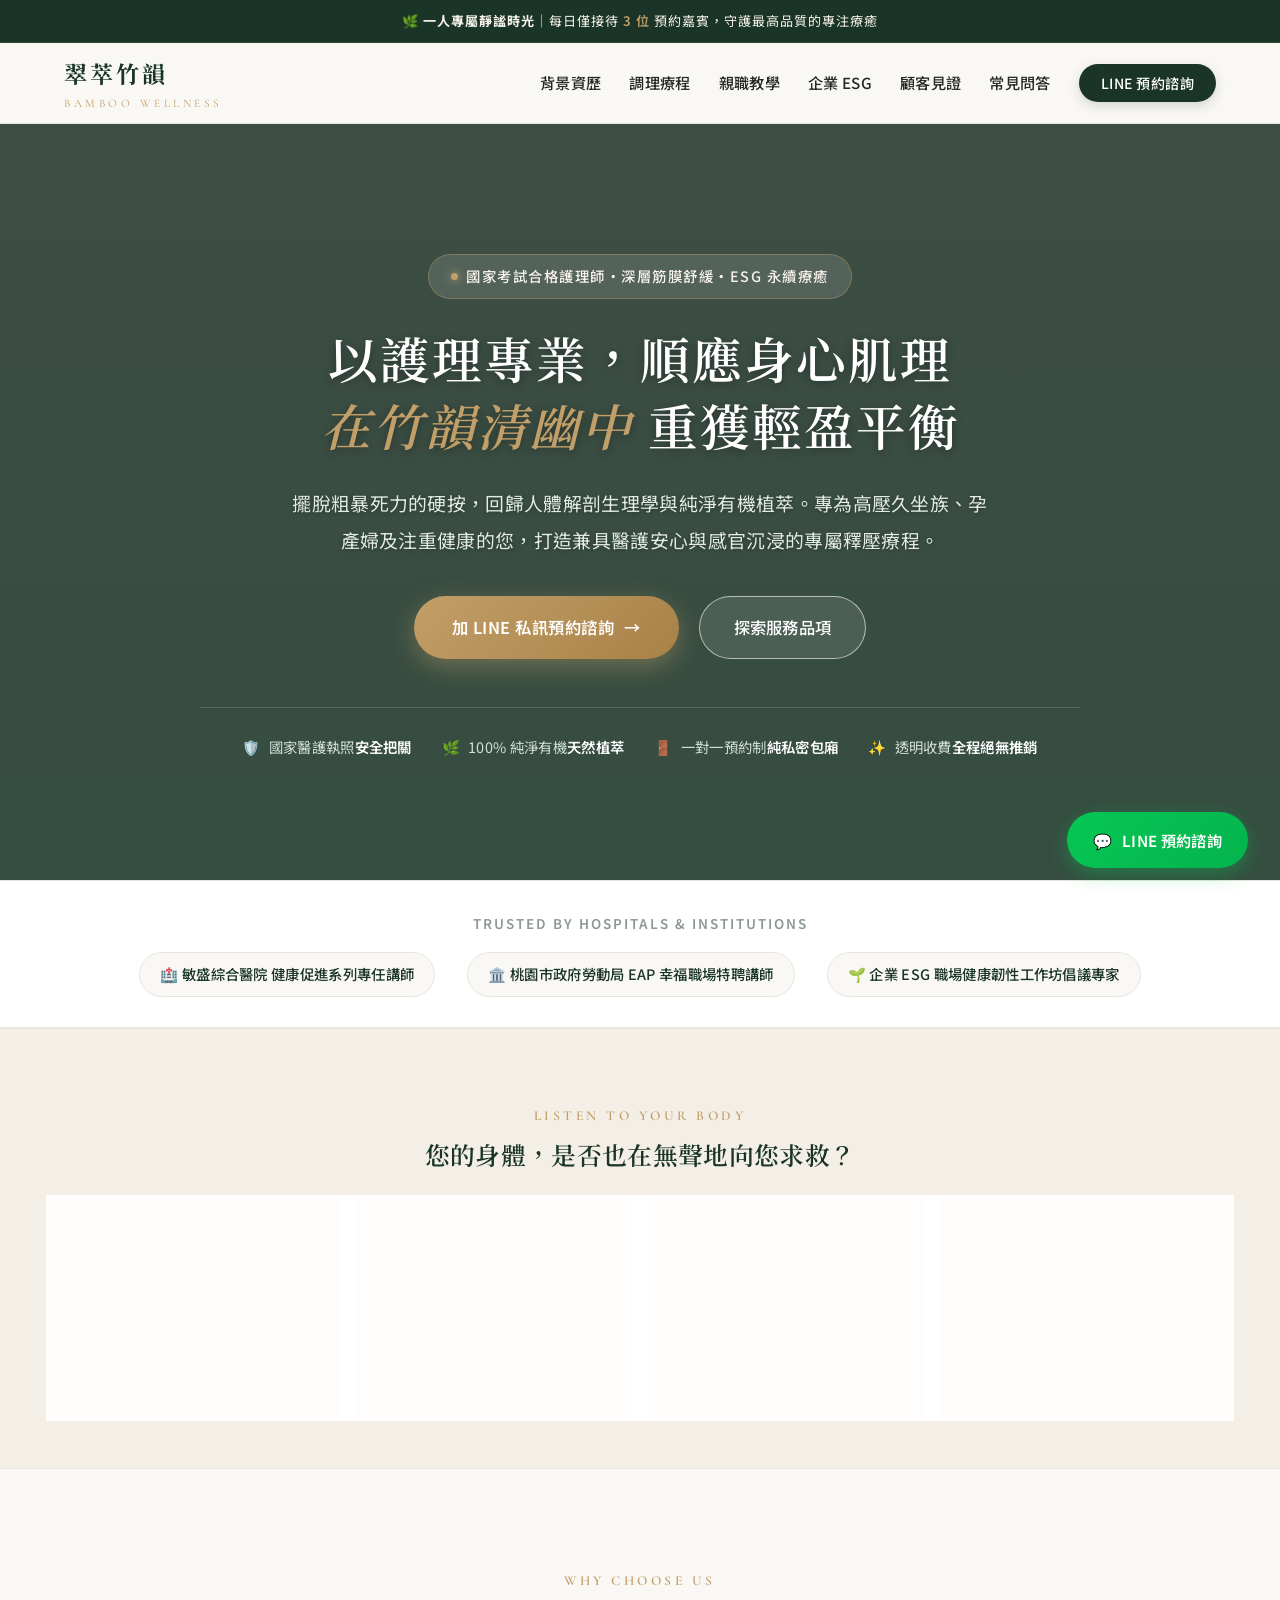
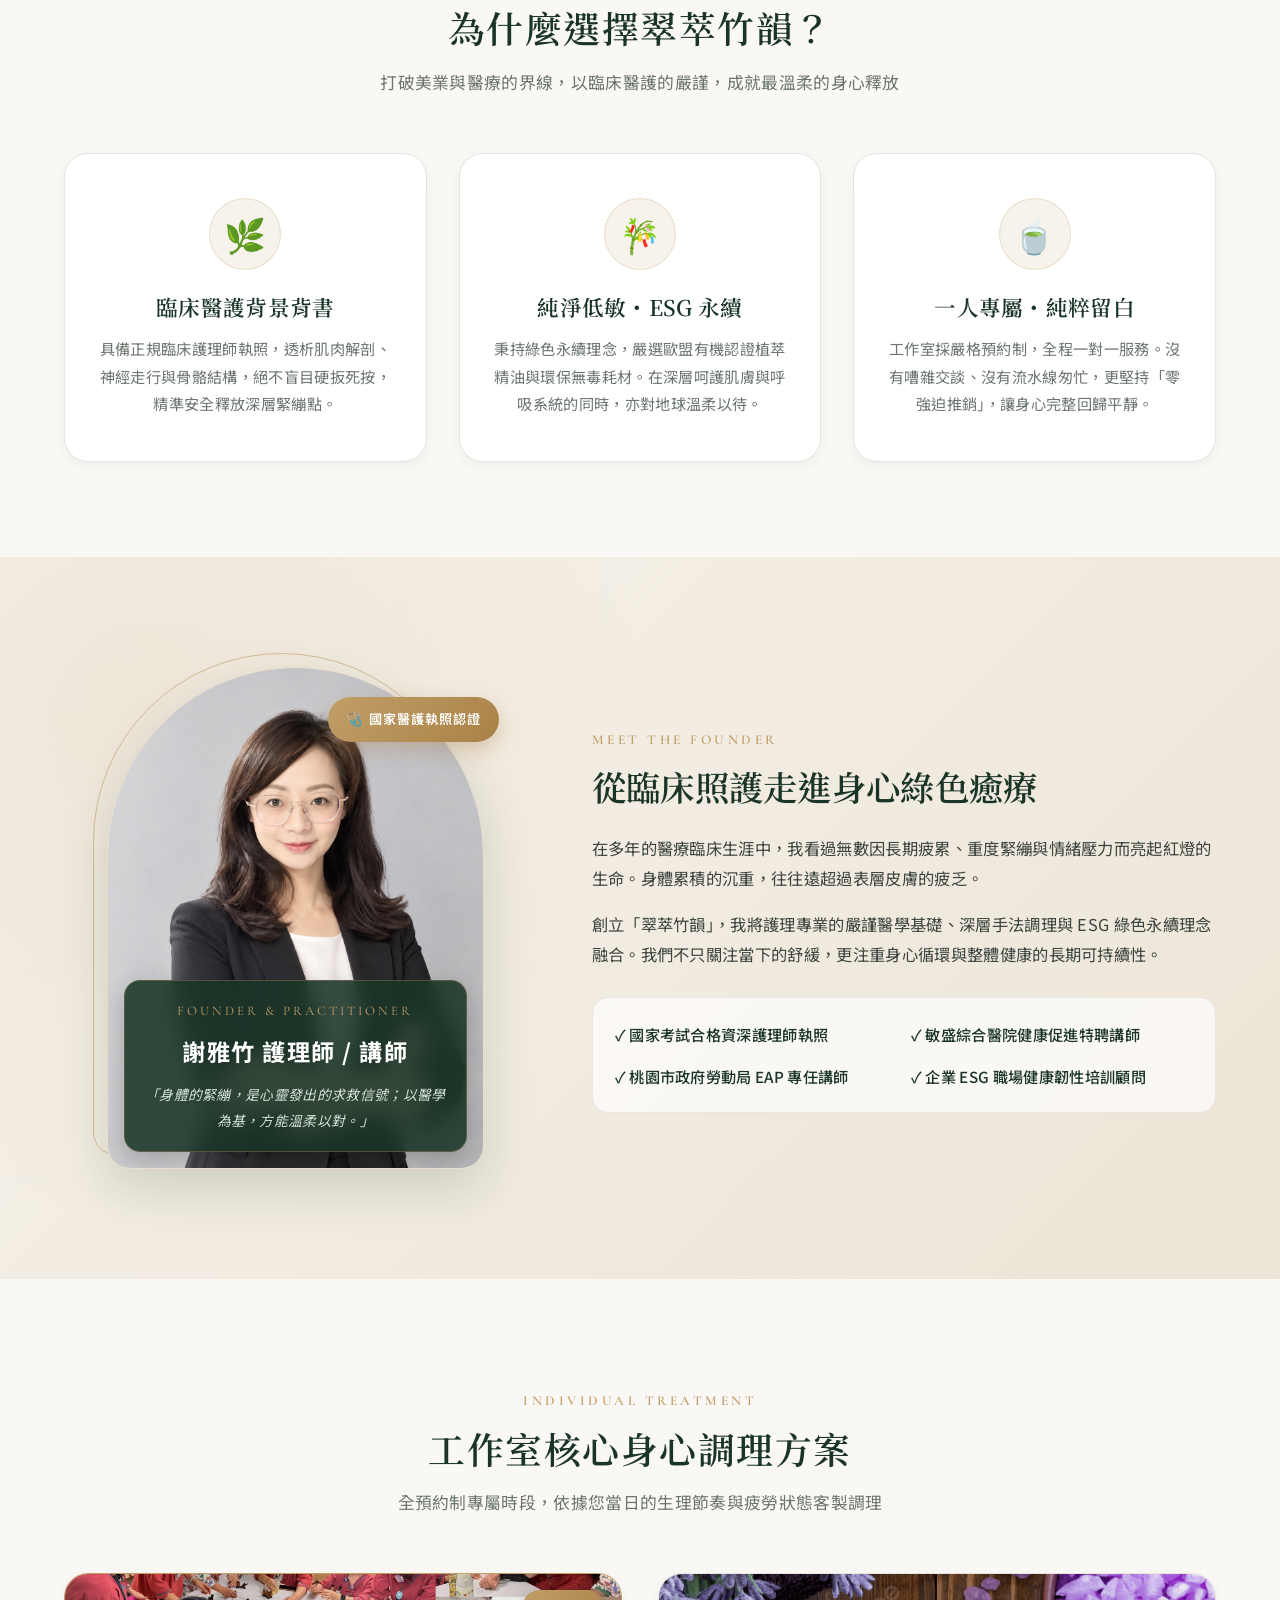
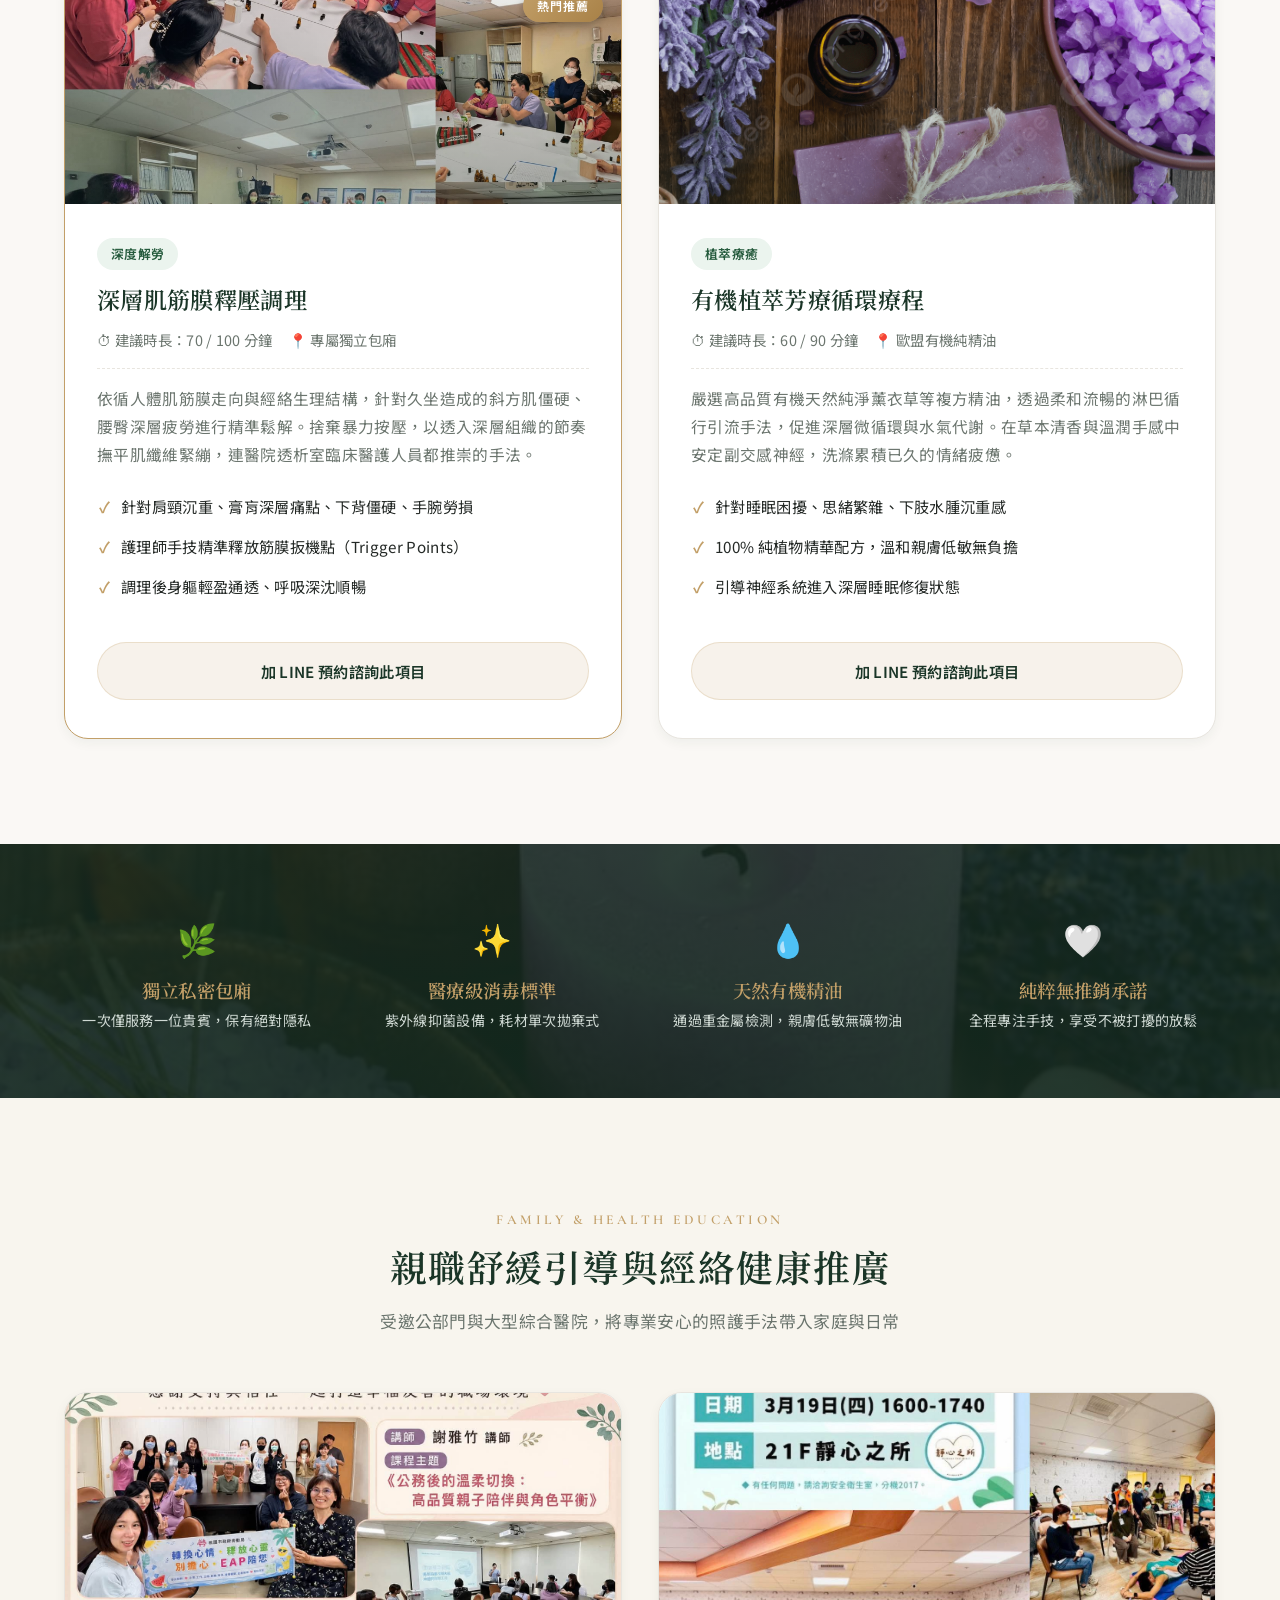
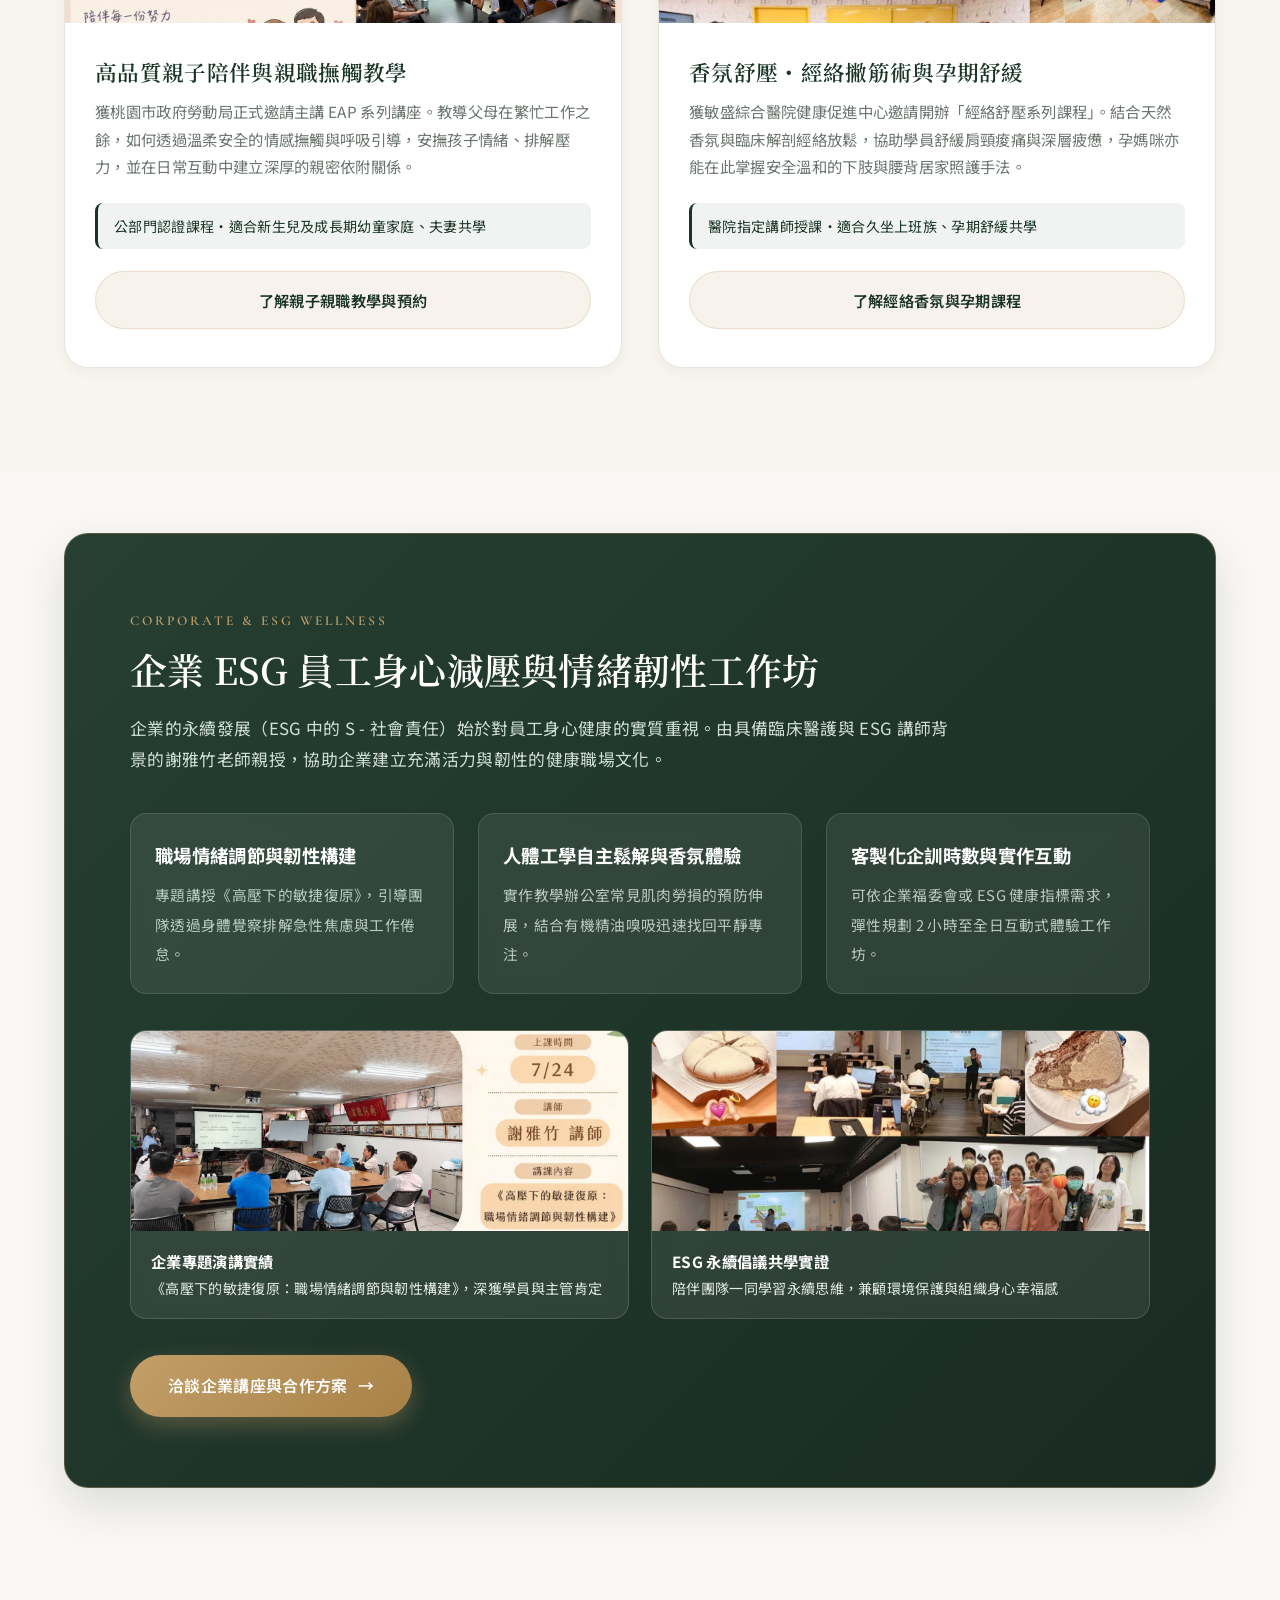
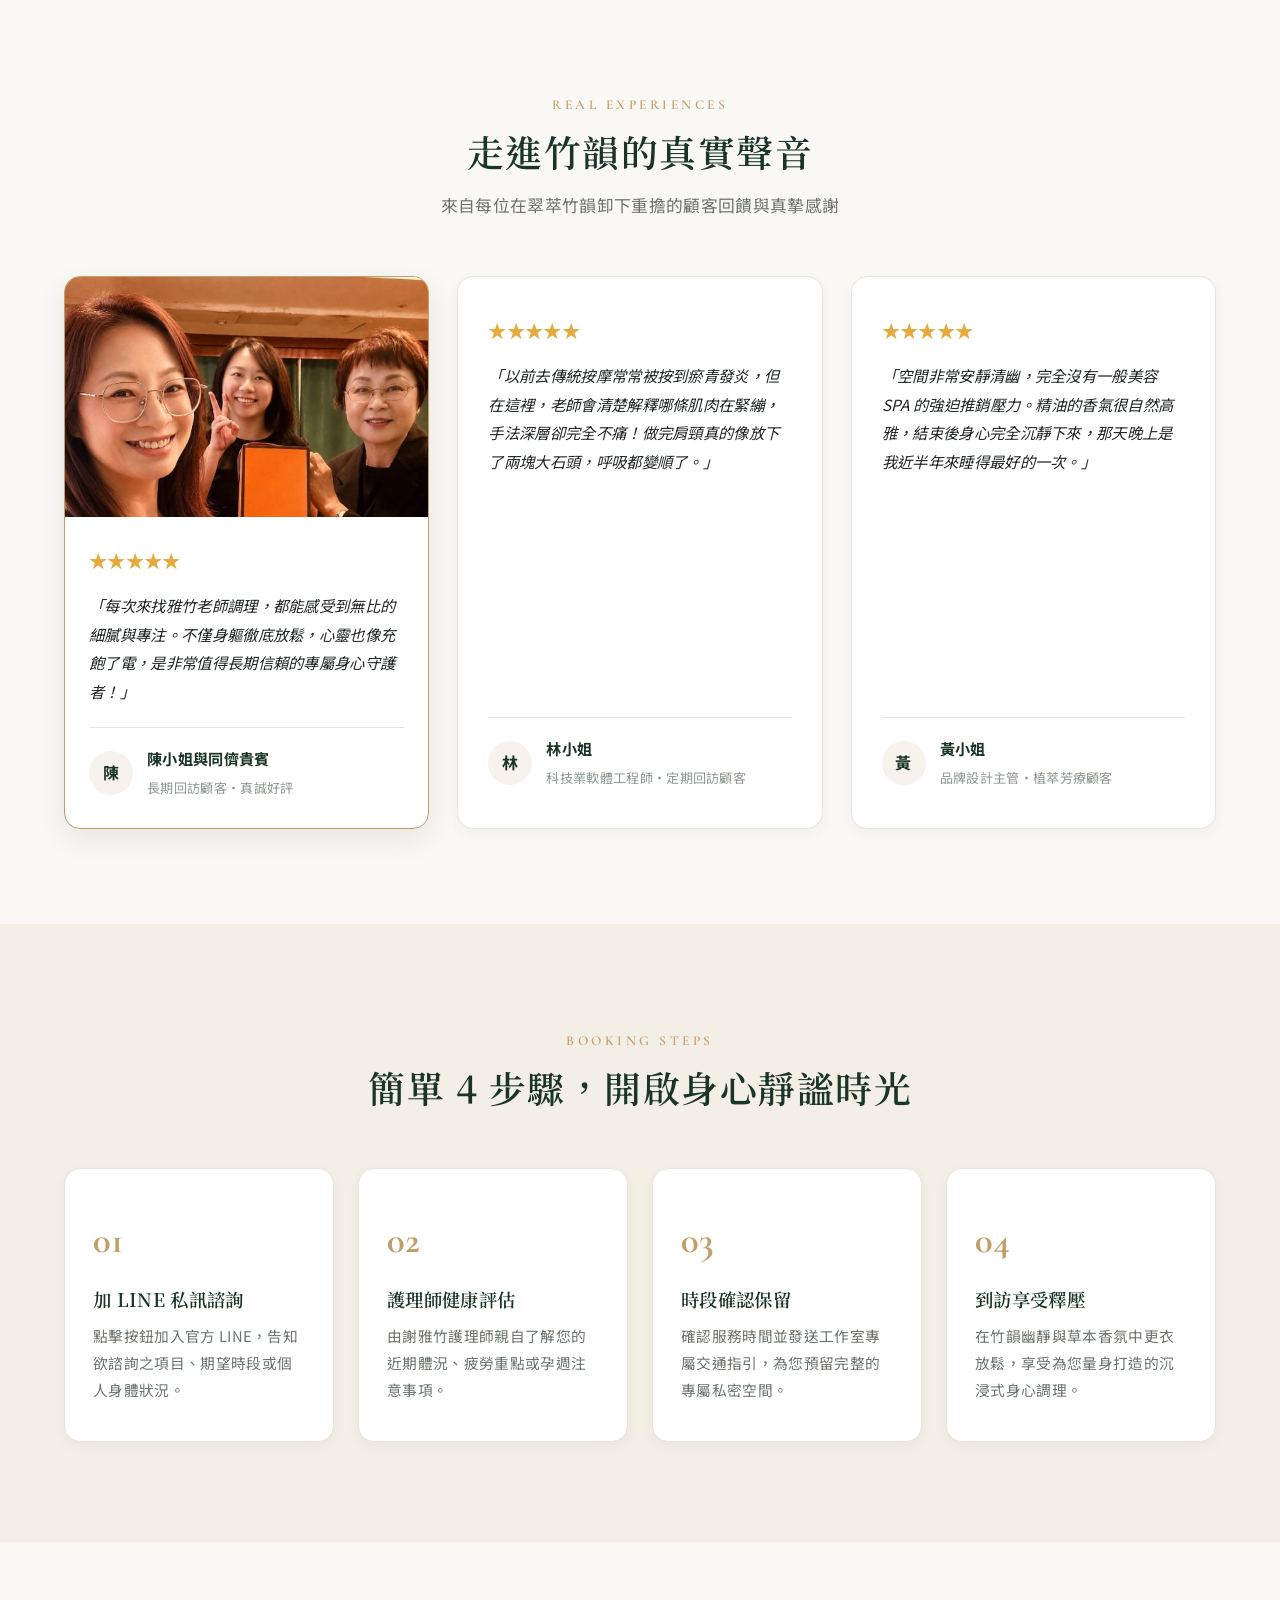
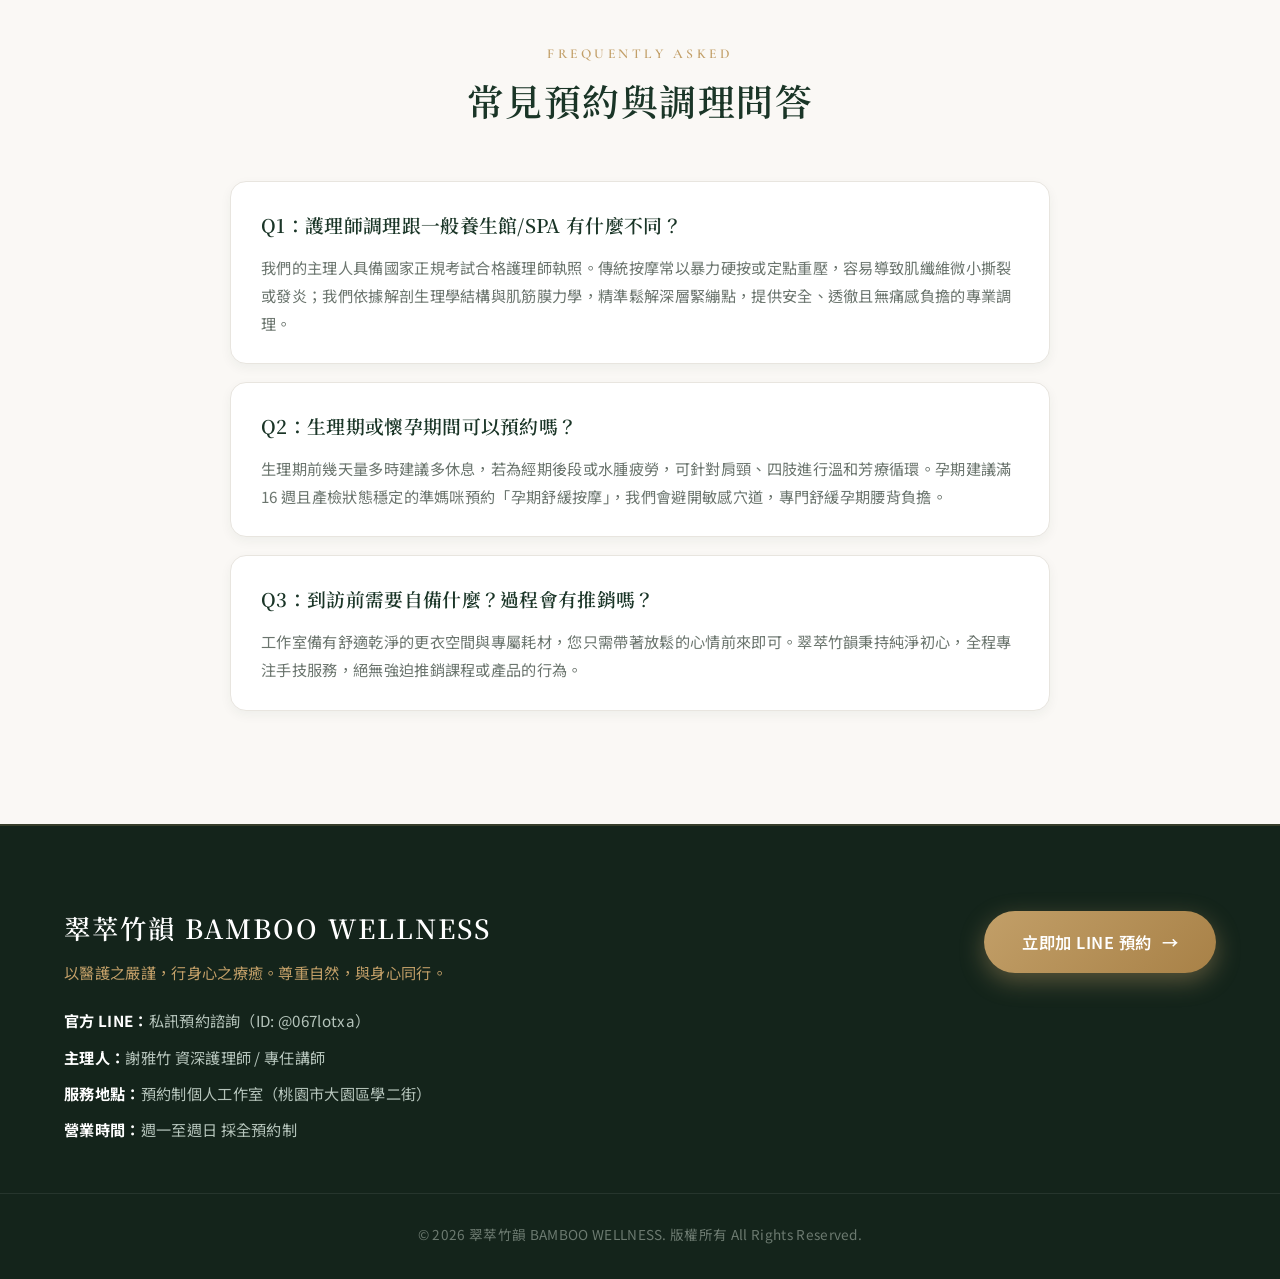
==== commit 5c9e4a41: "Update service location in footer section" ====
--- a/index.html
+++ b/index.html
@@ -487,7 +487,7 @@
         <div class="footer-contact">
           <p><strong>官方 LINE：</strong>私訊預約諮詢（ID: @067lotxa）</p>
           <p><strong>主理人：</strong>謝雅竹 資深護理師 / 專任講師</p>
-          <p><strong>服務地點：</strong>預約制個人工作室（為維護隱私，預約確認後提供專屬指引）</p>
+          <p><strong>服務地點：</strong>預約制個人工作室（桃園市大園區學二街）</p>
           <p><strong>營業時間：</strong>週一至週日 採全預約制</p>
         </div>
       </div>
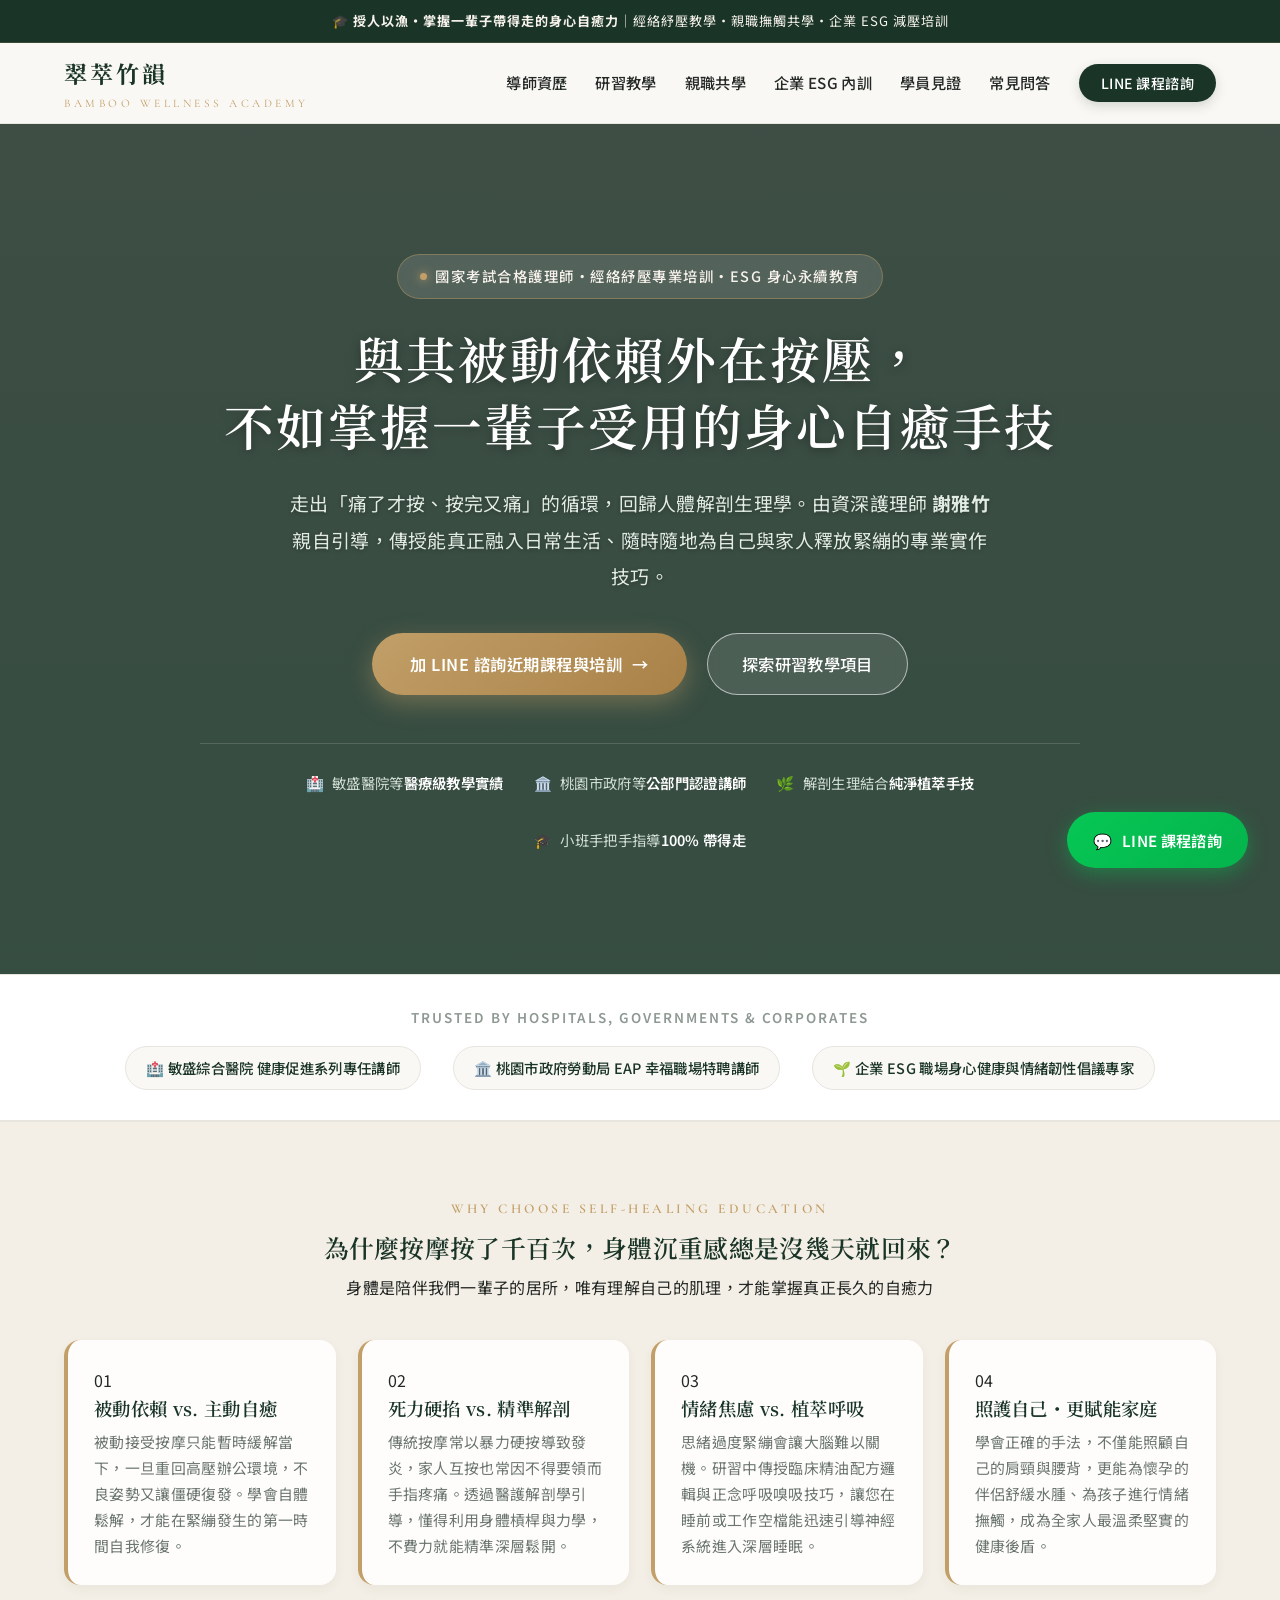
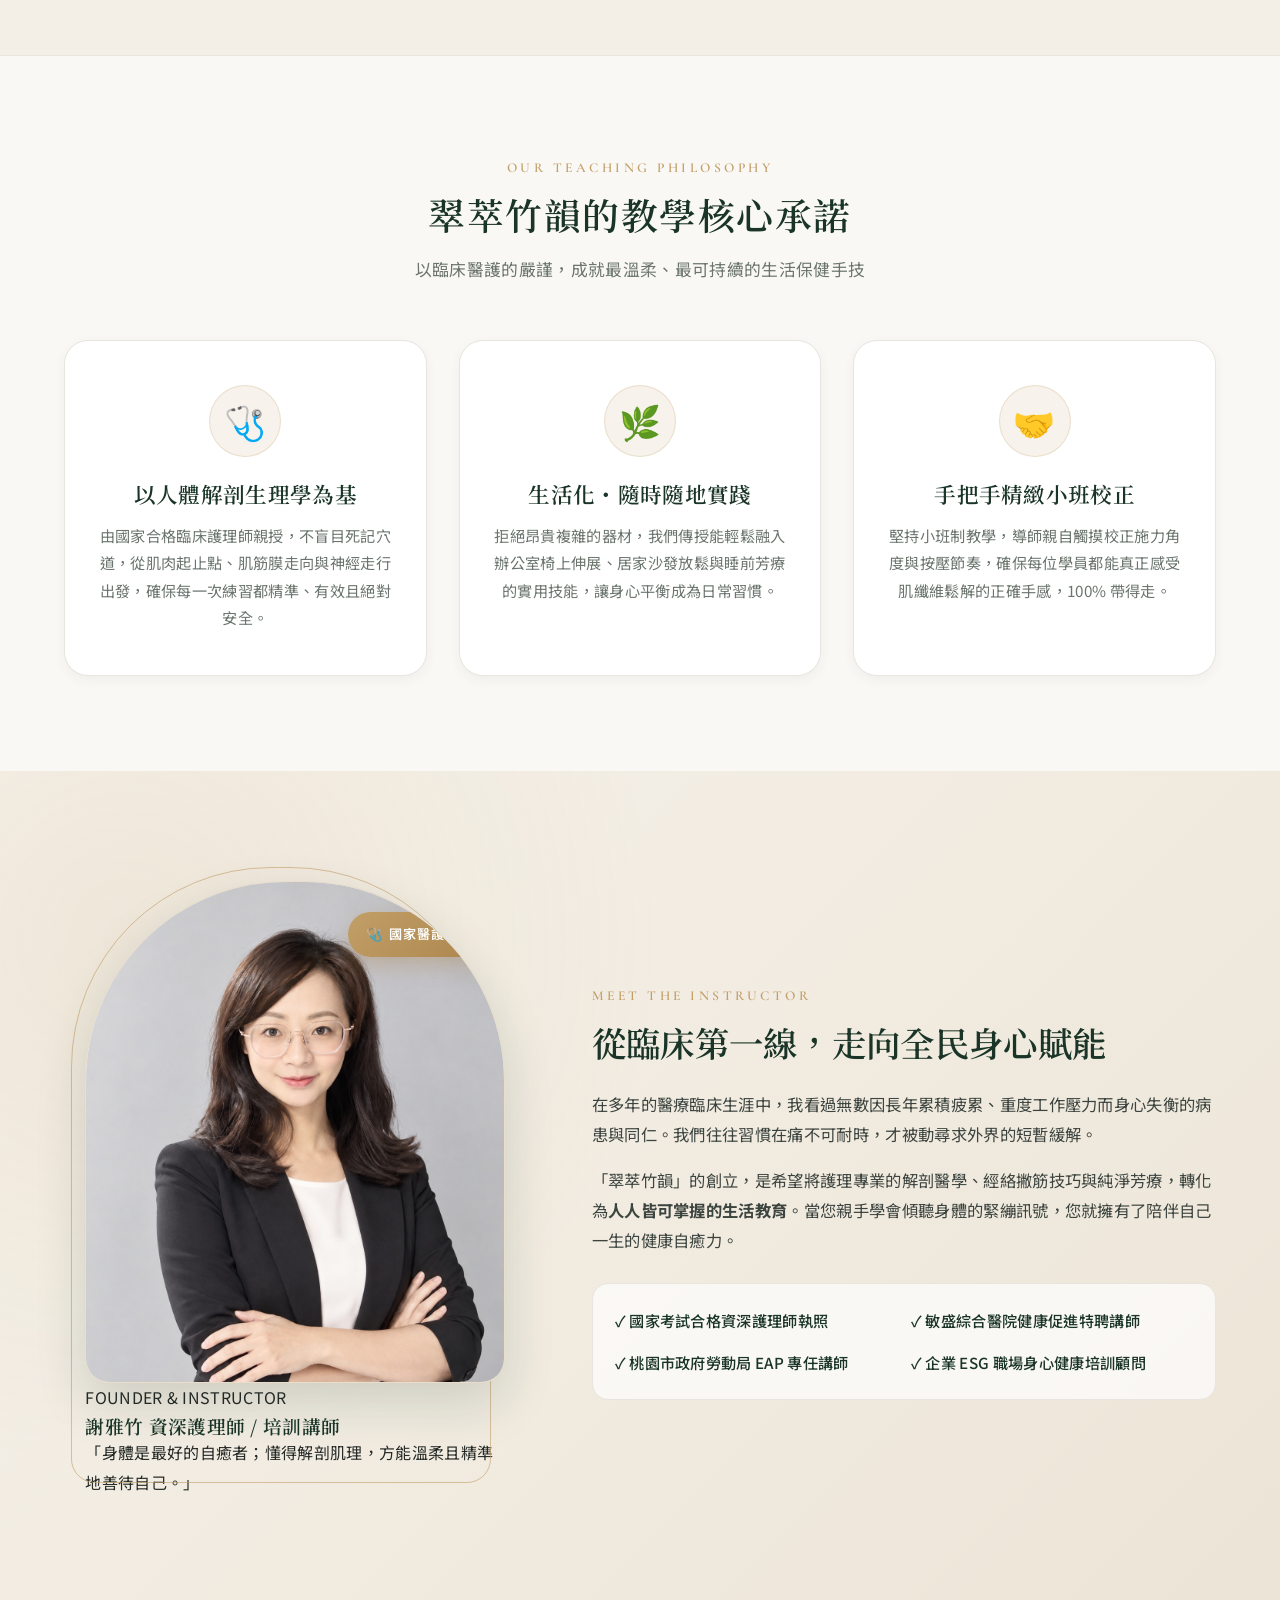
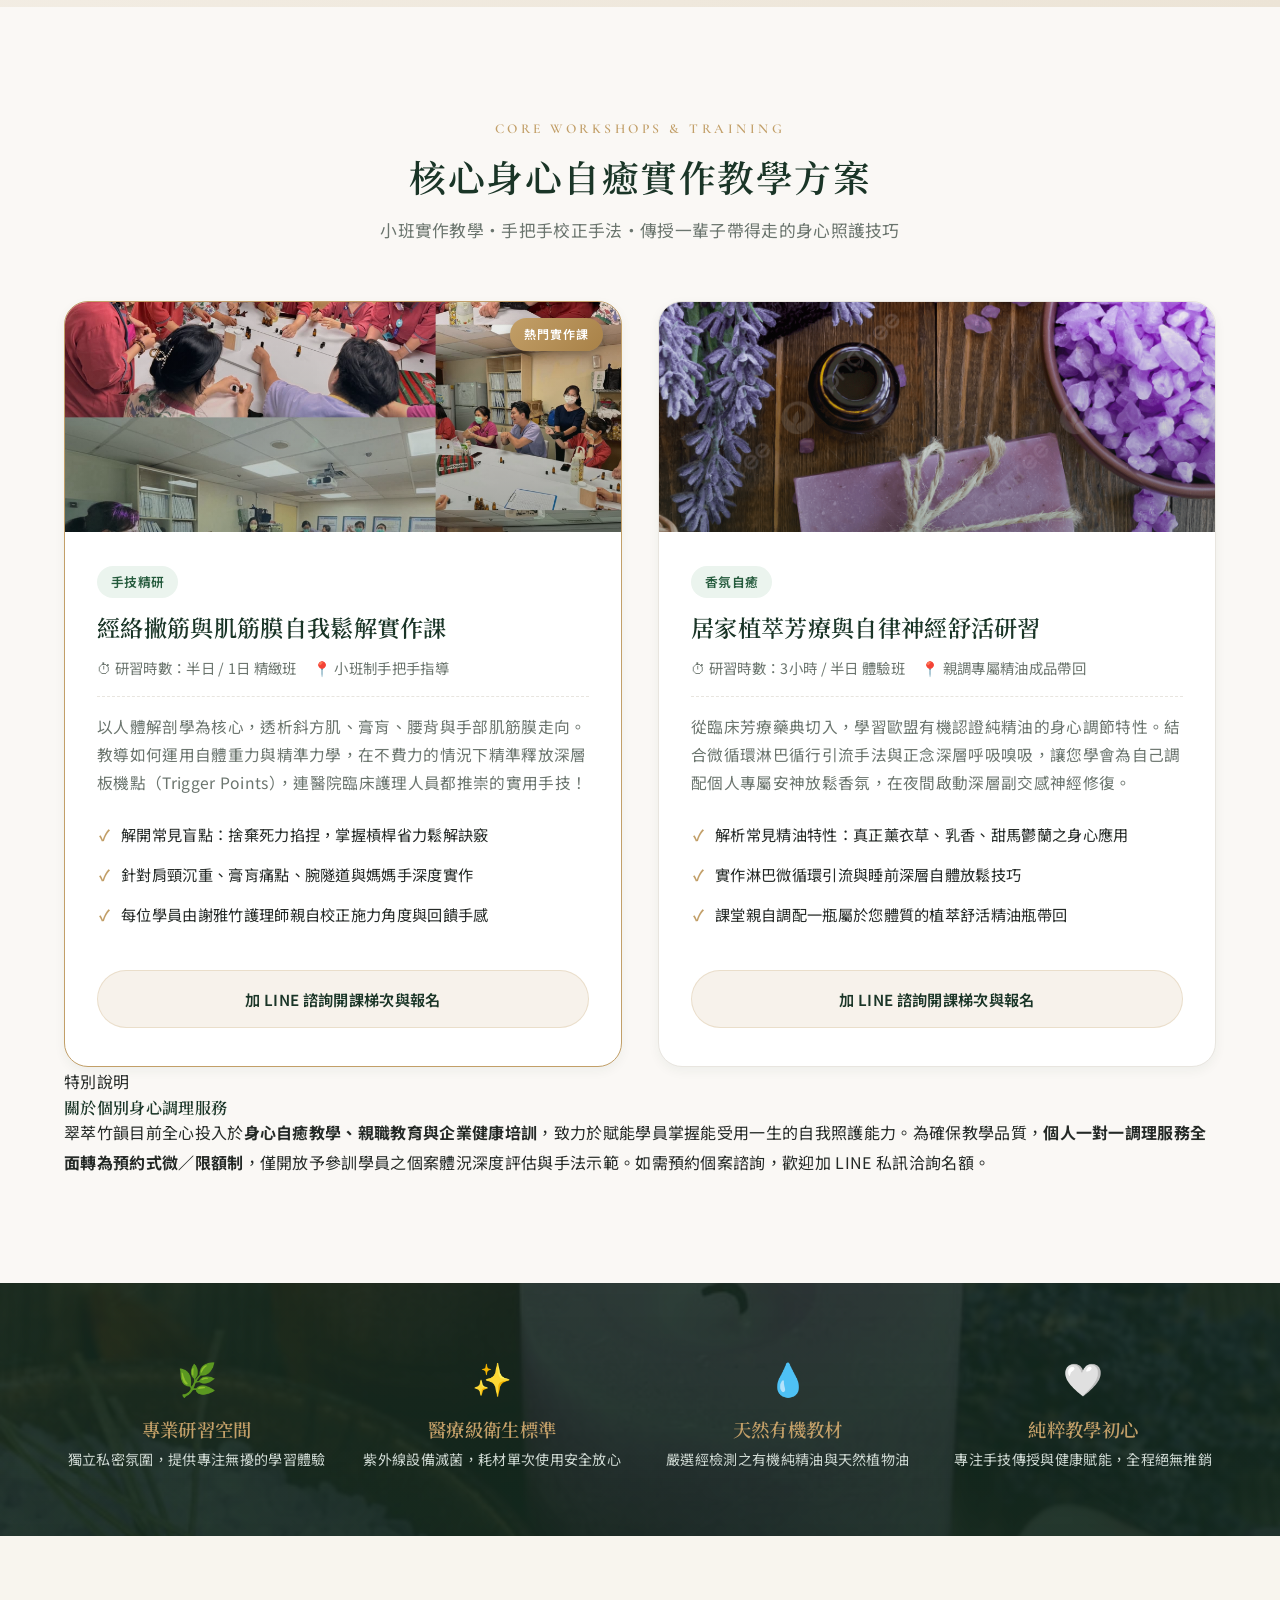
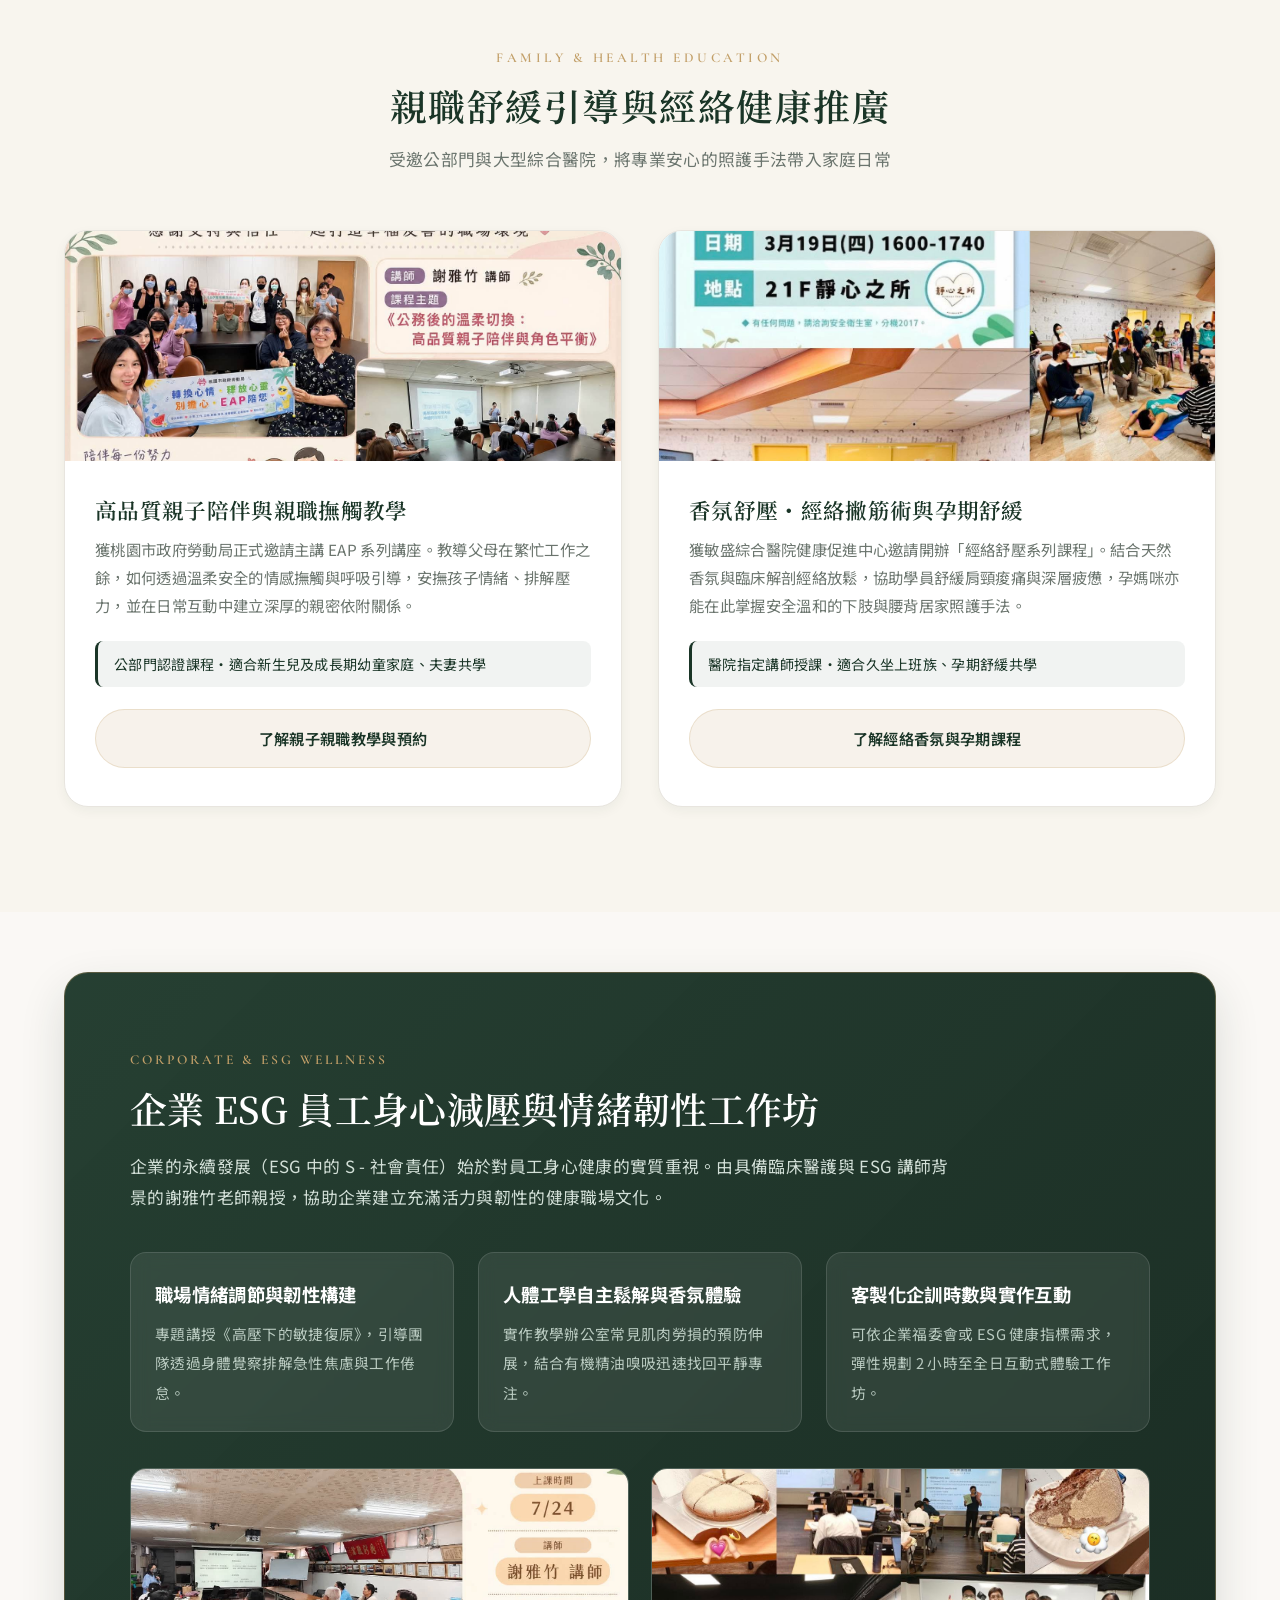
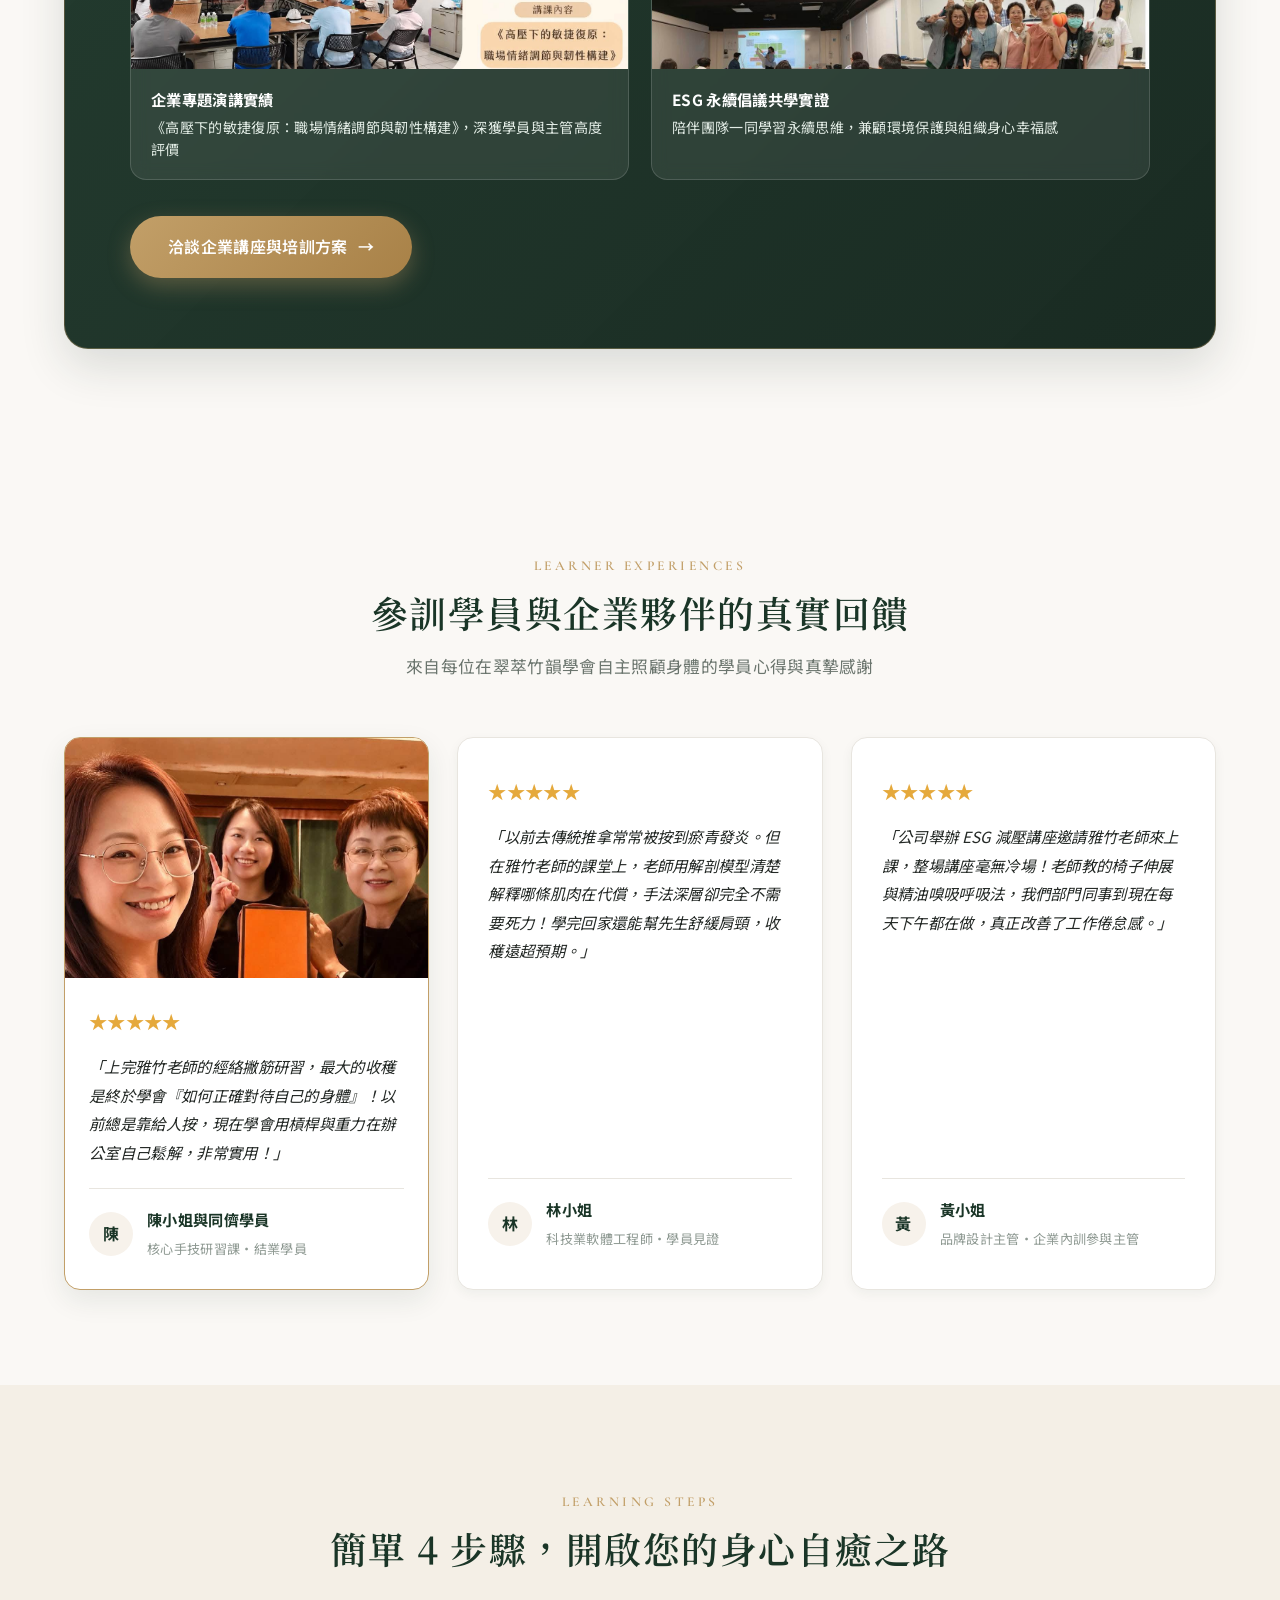
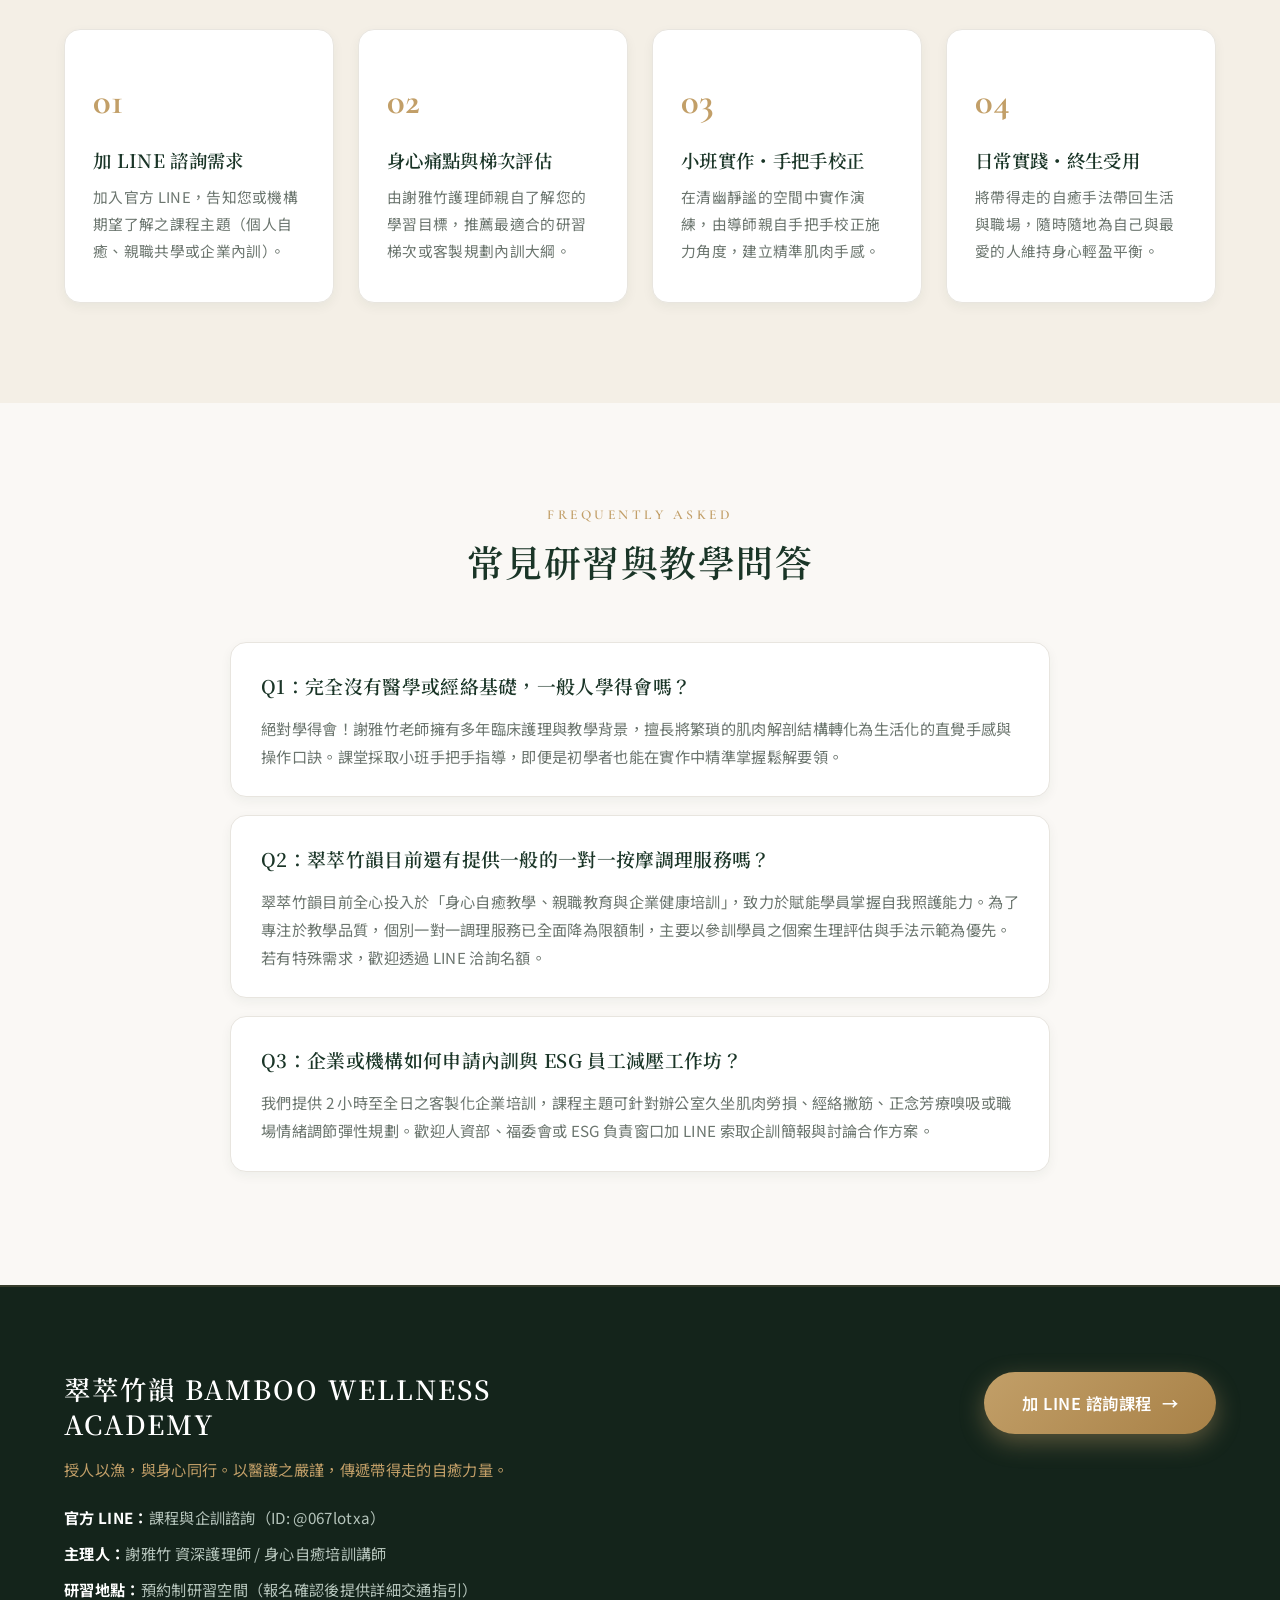
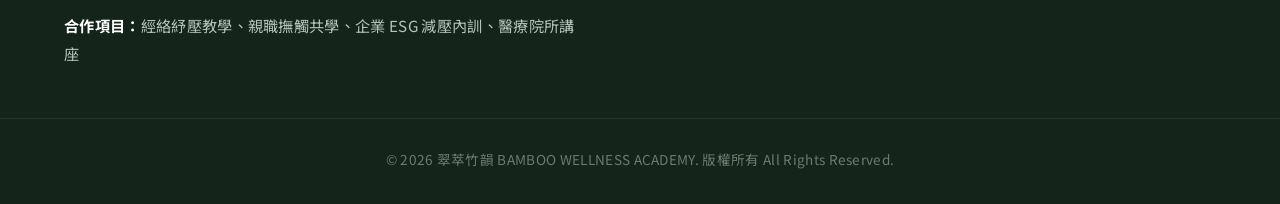
==== commit d7f59f36: "Create .gitignore" ====
--- a/index.html
+++ b/index.html
@@ -3,8 +3,8 @@
 <head>
   <meta charset="UTF-8">
   <meta name="viewport" content="width=device-width, initial-scale=1.0">
-  <title>翠萃竹韻｜謝雅竹護理師・深層筋膜釋壓・ESG 永續芳療</title>
-  <meta name="description" content="翠萃竹韻由資深護理師謝雅竹創辦，結合臨床醫護解剖學、純淨天然芳療與 ESG 永續理念。受邀敏盛綜合醫院、桃園市勞動局及各大企業健康工作坊。">
+  <title>翠萃竹韻｜謝雅竹護理師・身心自癒教學・經絡撇筋・ESG 芳療培訓</title>
+  <meta name="description" content="翠萃竹韻由資深護理師謝雅竹創辦，結合臨床解剖學與綠色芳療，專注於「身心自癒手技研習、經絡撇筋教學、親職共學與企業 ESG 減壓工作坊」。受邀敏盛綜合醫院、桃園市勞動局授課。">
   <link rel="stylesheet" href="style.css">
   <!-- Google Fonts 質感字型 -->
   <link rel="preconnect" href="https://fonts.googleapis.com">
@@ -13,67 +13,67 @@
 </head>
 <body>
 
-  <!-- 頂部促動公告列 -->
+  <!-- 頂部促動公告列：定位為身心自癒教育 -->
   <div class="top-bar">
-    🌿 <strong>一人專屬靜謐時光</strong>｜每日僅接待 <span>3 位</span> 預約嘉賓，守護最高品質的專注療癒
+    🎓 <strong>授人以漁・掌握一輩子帶得走的身心自癒力</strong>｜經絡紓壓教學・親職撫觸共學・企業 ESG 減壓培訓
   </div>
 
-  <!-- 頂部導航 -->
+  <!-- 頂部導航：將原本的「調理療程」替換為「研習教學」 -->
   <header class="navbar">
     <div class="container nav-content">
       <a href="#" class="logo">
         <span class="logo-title">翠萃竹韻</span>
-        <span class="logo-sub">BAMBOO WELLNESS</span>
+        <span class="logo-sub">BAMBOO WELLNESS ACADEMY</span>
       </a>
       <nav>
         <ul class="nav-links">
-          <li><a href="#about">背景資歷</a></li>
-          <li><a href="#services">調理療程</a></li>
-          <li><a href="#training">親職教學</a></li>
-          <li><a href="#esg">企業 ESG</a></li>
-          <li><a href="#testimonials">顧客見證</a></li>
+          <li><a href="#about">導師資歷</a></li>
+          <li><a href="#courses">研習教學</a></li>
+          <li><a href="#training">親職共學</a></li>
+          <li><a href="#esg">企業 ESG 內訓</a></li>
+          <li><a href="#testimonials">學員見證</a></li>
           <li><a href="#faq">常見問答</a></li>
-          <li><a href="https://lin.ee/52fM4HD" target="_blank" rel="noopener" class="btn-nav">LINE 預約諮詢</a></li>
+          <li><a href="https://lin.ee/52fM4HD" target="_blank" rel="noopener" class="btn-nav">LINE 課程諮詢</a></li>
         </ul>
       </nav>
     </div>
   </header>
 
-  <!-- 首頁橫幅 (Hero) ：沉浸式專業按摩背景 -->
+  <!-- 首頁橫幅 (Hero) ：強調自我學習與賦能 -->
   <section class="hero">
     <div class="container hero-content">
       <div class="hero-tag">
         <span class="dot"></span>
-        <span>國家考試合格護理師・深層筋膜舒緩・ESG 永續療癒</span>
-      </div>
-      <h1>以護理專業，順應身心肌理<br><span class="highlight">在竹韻清幽中</span> 重獲輕盈平衡</h1>
-      <p>擺脫粗暴死力的硬按，回歸人體解剖生理學與純淨有機植萃。專為高壓久坐族、孕產婦及注重健康的您，打造兼具醫護安心與感官沉浸的專屬釋壓療程。</p>
+        <span>國家考試合格護理師・經絡紓壓專業培訓・ESG 身心永續教育</span>
+      </div>
+      <h1>與其被動依賴外在按壓，<br>不如掌握一輩子受用的身心自癒手技</h1>
+      <p>走出「痛了才按、按完又痛」的循環，回歸人體解剖生理學。由資深護理師 <strong>謝雅竹</strong> 親自引導，傳授能真正融入日常生活、隨時隨地為自己與家人釋放緊繃的專業實作技巧。</p>
       
       <div class="hero-buttons">
         <a href="https://lin.ee/52fM4HD" target="_blank" rel="noopener" class="btn-main">
-          <span>加 LINE 私訊預約諮詢</span>
+          <span>加 LINE 諮詢近期課程與培訓</span>
           <span>→</span>
         </a>
-        <a href="#services" class="btn-sub">探索服務品項</a>
+        <a href="#courses" class="btn-sub">探索研習教學項目</a>
       </div>
 
       <!-- 信任指標 -->
       <div class="hero-trust-bar">
         <div class="trust-item">
-          <span>🛡️</span>
-          <span>國家醫護執照<strong>安全把關</strong></span>
+          <span>🏥</span>
+          <span>敏盛醫院等<strong>醫療級教學實績</strong></span>
+        </div>
+        <div class="trust-item">
+          <span>🏛️</span>
+          <span>桃園市政府等<strong>公部門認證講師</strong></span>
         </div>
         <div class="trust-item">
           <span>🌿</span>
-          <span>100% 純淨有機<strong>天然植萃</strong></span>
+          <span>解剖生理結合<strong>純淨植萃手技</strong></span>
         </div>
         <div class="trust-item">
-          <span>🚪</span>
-          <span>一對一預約制<strong>純私密包廂</strong></span>
-        </div>
-        <div class="trust-item">
-          <span>✨</span>
-          <span>透明收費<strong>全程絕無推銷</strong></span>
+          <span>🎓</span>
+          <span>小班手把手指導<strong>100% 帶得走</strong></span>
         </div>
       </div>
     </div>
@@ -82,169 +82,182 @@
   <!-- 醫療與公部門合作實績背書橫列 -->
   <div class="partners-bar">
     <div class="container">
-      <div class="partners-title">TRUSTED BY HOSPITALS & INSTITUTIONS</div>
+      <div class="partners-title">TRUSTED BY HOSPITALS, GOVERNMENTS & CORPORATES</div>
       <div class="partners-list">
         <span class="partner-tag">🏥 敏盛綜合醫院 健康促進系列專任講師</span>
         <span class="partner-tag">🏛️ 桃園市政府勞動局 EAP 幸福職場特聘講師</span>
-        <span class="partner-tag">🌱 企業 ESG 職場健康韌性工作坊倡議專家</span>
+        <span class="partner-tag">🌱 企業 ESG 職場身心健康與情緒韌性倡議專家</span>
       </div>
     </div>
   </div>
 
-  <!-- 痛點共鳴區 -->
+  <!-- 痛點共鳴區：喚醒「從依賴他人到自我賦能」的意識 -->
   <section class="pain-points">
     <div class="container">
       <div class="pain-header">
-        <span class="sec-subtitle">LISTEN TO YOUR BODY</span>
-        <h3>您的身體，是否也在無聲地向您求救？</h3>
+        <span class="sec-subtitle">WHY CHOOSE SELF-HEALING EDUCATION</span>
+        <h3>為什麼按摩按了千百次，身體沉重感總是沒幾天就回來？</h3>
+        <p>身體是陪伴我們一輩子的居所，唯有理解自己的肌理，才能掌握真正長久的自癒力</p>
       </div>
       <div class="pain-grid">
         <div class="pain-card">
-          <h4>久坐僵硬・肩頸如石</h4>
-          <p>長時間盯著電腦與手機，膏肓處常有揮之不去的深層痠痛，即便睡了一整夜依舊無法解開沉重感。</p>
+          <span class="pain-num">01</span>
+          <h4>被動依賴 vs. 主動自癒</h4>
+          <p>被動接受按摩只能暫時緩解當下，一旦重回高壓辦公環境，不良姿勢又讓僵硬復發。學會自體鬆解，才能在緊繃發生的第一時間自我修復。</p>
         </div>
         <div class="pain-card">
-          <h4>思緒繁雜・淺眠易醒</h4>
-          <p>交感神經過度活躍，即便躺在床上大腦依然無法關機，渴望一場讓深層神經徹底放鬆的靜謐儀式。</p>
+          <span class="pain-num">02</span>
+          <h4>死力硬掐 vs. 精準解剖</h4>
+          <p>傳統按摩常以暴力硬按導致發炎，家人互按也常因不得要領而手指疼痛。透過醫護解剖學引導，懂得利用身體槓桿與力學，不費力就能精準深層鬆開。</p>
         </div>
         <div class="pain-card">
-          <h4>害怕痛感・曾受過傷</h4>
-          <p>受夠了傳統推拿盲目用死力硬壓造成的瘀青與發炎？你需要的是循著肌筋膜走向的溫和精準鬆解。</p>
+          <span class="pain-num">03</span>
+          <h4>情緒焦慮 vs. 植萃呼吸</h4>
+          <p>思緒過度緊繃會讓大腦難以關機。研習中傳授臨床精油配方邏輯與正念呼吸嗅吸技巧，讓您在睡前或工作空檔能迅速引導神經系統進入深層睡眠。</p>
         </div>
         <div class="pain-card">
-          <h4>孕期負擔・身心緊繃</h4>
-          <p>腰背承重與下肢循環不適，渴望由真正具備臨床醫護背景的老師親手照護，給予最安全的舒緩。</p>
-        </div>
-      </div>
-    </div>
-  </section>
-
-  <!-- 3大核心價值 / 信任保證 -->
+          <span class="pain-num">04</span>
+          <h4>照護自己・更賦能家庭</h4>
+          <p>學會正確的手法，不僅能照顧自己的肩頸與腰背，更能為懷孕的伴侶舒緩水腫、為孩子進行情緒撫觸，成為全家人最溫柔堅實的健康後盾。</p>
+        </div>
+      </div>
+    </div>
+  </section>
+
+  <!-- 3大核心價值 / 授人以漁 -->
   <section class="values">
     <div class="container">
       <div class="sec-header">
-        <span class="sec-subtitle">WHY CHOOSE US</span>
-        <h2>為什麼選擇翠萃竹韻？</h2>
-        <p>打破美業與醫療的界線，以臨床醫護的嚴謹，成就最溫柔的身心釋放</p>
+        <span class="sec-subtitle">OUR TEACHING PHILOSOPHY</span>
+        <h2>翠萃竹韻的教學核心承諾</h2>
+        <p>以臨床醫護的嚴謹，成就最溫柔、最可持續的生活保健手技</p>
       </div>
       <div class="grid-3">
         <div class="value-card">
+          <div class="val-icon-wrap">🩺</div>
+          <h3>以人體解剖生理學為基</h3>
+          <p>由國家合格臨床護理師親授，不盲目死記穴道，從肌肉起止點、肌筋膜走向與神經走行出發，確保每一次練習都精準、有效且絕對安全。</p>
+        </div>
+        <div class="value-card">
           <div class="val-icon-wrap">🌿</div>
-          <h3>臨床醫護背景背書</h3>
-          <p>具備正規臨床護理師執照，透析肌肉解剖、神經走行與骨骼結構，絕不盲目硬扳死按，精準安全釋放深層緊繃點。</p>
+          <h3>生活化・隨時隨地實踐</h3>
+          <p>拒絕昂貴複雜的器材，我們傳授能輕鬆融入辦公室椅上伸展、居家沙發放鬆與睡前芳療的實用技能，讓身心平衡成為日常習慣。</p>
         </div>
         <div class="value-card">
-          <div class="val-icon-wrap">🎋</div>
-          <h3>純淨低敏・ESG 永續</h3>
-          <p>秉持綠色永續理念，嚴選歐盟有機認證植萃精油與環保無毒耗材。在深層呵護肌膚與呼吸系統的同時，亦對地球溫柔以待。</p>
-        </div>
-        <div class="value-card">
-          <div class="val-icon-wrap">🍵</div>
-          <h3>一人專屬・純粹留白</h3>
-          <p>工作室採嚴格預約制，全程一對一服務。沒有嘈雜交談、沒有流水線匆忙，更堅持「零強迫推銷」，讓身心完整回歸平靜。</p>
-        </div>
-      </div>
-    </div>
-  </section>
-
-  <!-- 主理人介紹：真實形象照 S__160800771.jpg -->
+          <div class="val-icon-wrap">🤝</div>
+          <h3>手把手精緻小班校正</h3>
+          <p>堅持小班制教學，導師親自觸摸校正施力角度與按壓節奏，確保每位學員都能真正感受肌纖維鬆解的正確手感，100% 帶得走。</p>
+        </div>
+      </div>
+    </div>
+  </section>
+
+  <!-- 主理人介紹：真實形象照 S__160800771.jpg（照片與卡片分離，絕不擋臉） -->
   <section id="about" class="about">
     <div class="container about-grid">
       <div class="about-photo-wrapper">
-        <!-- 專業認證浮動徽章 -->
-        <div class="floating-cert-badge">
-          <span>🩺</span>
-          <span>國家醫護執照認證</span>
-        </div>
-        <!-- 拱形相框卡片 -->
+        <!-- 拱形相框卡片（照片純淨獨立，完整呈現專業面貌） -->
         <div class="about-photo-card">
           <img src="S__160800771.jpg" alt="翠萃竹韻創辦人 謝雅竹護理師" class="about-photo-img">
-          <div class="about-photo-overlay">
-            <div class="badge-text">
-              <span>FOUNDER & PRACTITIONER</span>
-              <strong>謝雅竹 護理師 / 講師</strong>
-            </div>
-            <div class="badge-quote">
-              「身體的緊繃，是心靈發出的求救信號；以醫學為基，方能溫柔以對。」
-            </div>
-          </div>
-        </div>
-      </div>
+          <!-- 專業認證浮動徽章（貼合於右下角，不擋五官） -->
+          <div class="floating-cert-badge">
+            <span>🩺</span>
+            <span>國家醫護執照認證</span>
+          </div>
+        </div>
+
+        <!-- 主理人名牌與引言（移出照片本體，置於下方獨立卡片，手機與電腦版皆清晰大器） -->
+        <div class="about-founder-card">
+          <div class="founder-title-tag">FOUNDER & INSTRUCTOR</div>
+          <h3 class="founder-name">謝雅竹 <span>資深護理師 / 培訓講師</span></h3>
+          <p class="founder-quote">「身體是最好的自癒者；懂得解剖肌理，方能溫柔且精準地善待自己。」</p>
+        </div>
+      </div>
+
       <div class="about-info">
-        <span class="sec-subtitle">MEET THE FOUNDER</span>
-        <h2>從臨床照護走進身心綠色癒療</h2>
-        <p>在多年的醫療臨床生涯中，我看過無數因長期疲累、重度緊繃與情緒壓力而亮起紅燈的生命。身體累積的沉重，往往遠超過表層皮膚的疲乏。</p>
-        <p>創立「翠萃竹韻」，我將護理專業的嚴謹醫學基礎、深層手法調理與 ESG 綠色永續理念融合。我們不只關注當下的舒緩，更注重身心循環與整體健康的長期可持續性。</p>
+        <span class="sec-subtitle">MEET THE INSTRUCTOR</span>
+        <h2>從臨床第一線，走向全民身心賦能</h2>
+        <p>在多年的醫療臨床生涯中，我看過無數因長年累積疲累、重度工作壓力而身心失衡的病患與同仁。我們往往習慣在痛不可耐時，才被動尋求外界的短暫緩解。</p>
+        <p>「翠萃竹韻」的創立，是希望將護理專業的解剖醫學、經絡撇筋技巧與純淨芳療，轉化為<strong>人人皆可掌握的生活教育</strong>。當您親手學會傾聽身體的緊繃訊號，您就擁有了陪伴自己一生的健康自癒力。</p>
         <div class="credentials">
           <div class="cred-item">✓ 國家考試合格資深護理師執照</div>
           <div class="cred-item">✓ 敏盛綜合醫院健康促進特聘講師</div>
           <div class="cred-item">✓ 桃園市政府勞動局 EAP 專任講師</div>
-          <div class="cred-item">✓ 企業 ESG 職場健康韌性培訓顧問</div>
-        </div>
-      </div>
-    </div>
-  </section>
-
-  <!-- 專屬療程項目 (核心服務卡片帶真實專業圖片) -->
-  <section id="services" class="services">
+          <div class="cred-item">✓ 企業 ESG 職場身心健康培訓顧問</div>
+        </div>
+      </div>
+    </div>
+  </section>
+
+  <!-- 核心研習教學項目 (原調理療程升級為教學主打) -->
+  <section id="courses" class="services">
     <div class="container">
       <div class="sec-header">
-        <span class="sec-subtitle">INDIVIDUAL TREATMENT</span>
-        <h2>工作室核心身心調理方案</h2>
-        <p>全預約制專屬時段，依據您當日的生理節奏與疲勞狀態客製調理</p>
-      </div>
+        <span class="sec-subtitle">CORE WORKSHOPS & TRAINING</span>
+        <h2>核心身心自癒實作教學方案</h2>
+        <p>小班實作教學・手把手校正手法・傳授一輩子帶得走的身心照護技巧</p>
+      </div>
+
       <div class="grid-2">
-        <!-- 服務一：置入臨床醫護與手部經絡伸展實作照片 809544108_...jpg -->
+        <!-- 課程一：經絡撇筋與肌筋膜自我鬆解實作課 809544108_...jpg -->
         <div class="service-box featured">
-          <div class="featured-badge">熱門推薦</div>
+          <div class="featured-badge">熱門實作課</div>
           <div class="service-img-wrap">
             <img src="809544108_28517391377877764_4206132816161404202_n.jpg" alt="透析室腕隧道與媽媽手臨床芳療對策・手技示範">
             <div class="service-img-overlay"></div>
           </div>
           <div class="service-body">
             <div class="service-top">
-              <span class="tag">深度解勞</span>
-              <h3>深層肌筋膜釋壓調理</h3>
+              <span class="tag">手技精研</span>
+              <h3>經絡撇筋與肌筋膜自我鬆解實作課</h3>
             </div>
             <div class="service-meta">
-              <span>⏱ 建議時長：70 / 100 分鐘</span>
-              <span>📍 專屬獨立包廂</span>
-            </div>
-            <p class="service-desc">依循人體肌筋膜走向與經絡生理結構，針對久坐造成的斜方肌僵硬、腰臀深層疲勞進行精準鬆解。捨棄暴力按壓，以透入深層組織的節奏撫平肌纖維緊繃，連醫院透析室臨床醫護人員都推崇的手法。</p>
+              <span>⏱ 研習時數：半日 / 1日 精緻班</span>
+              <span>📍 小班制手把手指導</span>
+            </div>
+            <p class="service-desc">以人體解剖學為核心，透析斜方肌、膏肓、腰背與手部肌筋膜走向。教導如何運用自體重力與精準力學，在不費力的情況下精準釋放深層板機點（Trigger Points），連醫院臨床護理人員都推崇的實用手技！</p>
             <ul class="service-points">
-              <li>針對肩頸沉重、膏肓深層痛點、下背僵硬、手腕勞損</li>
-              <li>護理師手技精準釋放筋膜扳機點（Trigger Points）</li>
-              <li>調理後身軀輕盈通透、呼吸深沈順暢</li>
+              <li>解開常見盲點：捨棄死力掐捏，掌握槓桿省力鬆解訣竅</li>
+              <li>針對肩頸沉重、膏肓痛點、腕隧道與媽媽手深度實作</li>
+              <li>每位學員由謝雅竹護理師親自校正施力角度與回饋手感</li>
             </ul>
-            <a href="https://lin.ee/52fM4HD" target="_blank" rel="noopener" class="btn-card">加 LINE 預約諮詢此項目</a>
-          </div>
-        </div>
-
-        <!-- 服務二：置入純淨薰衣草與手工冷製皂芳療照 pngtree-lavender...jpg -->
+            <a href="https://lin.ee/52fM4HD" target="_blank" rel="noopener" class="btn-card">加 LINE 諮詢開課梯次與報名</a>
+          </div>
+        </div>
+
+        <!-- 課程二：居家植萃芳療與自律神經舒活研習 pngtree-lavender...jpg -->
         <div class="service-box">
           <div class="service-img-wrap">
-            <img src="pngtree-lavender-spa-deluxe-purple-massage-photo-picture-image_6566610.jpg" alt="純淨有機薰衣草芳療・天然精油冷製皂">
+            <img src="pngtree-lavender-spa-deluxe-purple-massage-photo-picture-image_6566610.jpg" alt="純淨有機薰衣草芳療・天然精油冷製皂調配研習">
             <div class="service-img-overlay"></div>
           </div>
           <div class="service-body">
             <div class="service-top">
-              <span class="tag">植萃療癒</span>
-              <h3>有機植萃芳療循環療程</h3>
+              <span class="tag">香氛自癒</span>
+              <h3>居家植萃芳療與自律神經舒活研習</h3>
             </div>
             <div class="service-meta">
-              <span>⏱ 建議時長：60 / 90 分鐘</span>
-              <span>📍 歐盟有機純精油</span>
-            </div>
-            <p class="service-desc">嚴選高品質有機天然純淨薰衣草等複方精油，透過柔和流暢的淋巴循行引流手法，促進深層微循環與水氣代謝。在草本清香與溫潤手感中安定副交感神經，洗滌累積已久的情緒疲憊。</p>
+              <span>⏱ 研習時數：3小時 / 半日 體驗班</span>
+              <span>📍 親調專屬精油成品帶回</span>
+            </div>
+            <p class="service-desc">從臨床芳療藥典切入，學習歐盟有機認證純精油的身心調節特性。結合微循環淋巴循行引流手法與正念深層呼吸嗅吸，讓您學會為自己調配個人專屬安神放鬆香氛，在夜間啟動深層副交感神經修復。</p>
             <ul class="service-points">
-              <li>針對睡眠困擾、思緒繁雜、下肢水腫沉重感</li>
-              <li>100% 純植物精華配方，溫和親膚低敏無負擔</li>
-              <li>引導神經系統進入深層睡眠修復狀態</li>
+              <li>解析常見精油特性：真正薰衣草、乳香、甜馬鬱蘭之身心應用</li>
+              <li>實作淋巴微循環引流與睡前深層自體放鬆技巧</li>
+              <li>課堂親自調配一瓶屬於您體質的植萃舒活精油瓶帶回</li>
             </ul>
-            <a href="https://lin.ee/52fM4HD" target="_blank" rel="noopener" class="btn-card">加 LINE 預約諮詢此項目</a>
-          </div>
-        </div>
-      </div>
+            <a href="https://lin.ee/52fM4HD" target="_blank" rel="noopener" class="btn-card">加 LINE 諮詢開課梯次與報名</a>
+          </div>
+        </div>
+      </div>
+
+      <!-- 調理服務式微說明（將個人調理弱化為輔助或個案示範，維持高端稀缺性） -->
+      <div class="private-treatment-note">
+        <div class="note-badge">特別說明</div>
+        <h4>關於個別身心調理服務</h4>
+        <p>翠萃竹韻目前全心投入於<strong>身心自癒教學、親職教育與企業健康培訓</strong>，致力於賦能學員掌握能受用一生的自我照護能力。為確保教學品質，<strong>個人一對一調理服務全面轉為預約式微／限額制</strong>，僅開放予參訓學員之個案體況深度評估與手法示範。如需預約個案諮詢，歡迎加 LINE 私訊洽詢名額。</p>
+      </div>
+
     </div>
   </section>
 
@@ -254,35 +267,35 @@
       <div class="env-grid">
         <div class="env-item">
           <div class="icon">🌿</div>
-          <h4>獨立私密包廂</h4>
-          <p>一次僅服務一位貴賓，保有絕對隱私</p>
+          <h4>專業研習空間</h4>
+          <p>獨立私密氛圍，提供專注無擾的學習體驗</p>
         </div>
         <div class="env-item">
           <div class="icon">✨</div>
-          <h4>醫療級消毒標準</h4>
-          <p>紫外線抑菌設備，耗材單次拋棄式</p>
+          <h4>醫療級衛生標準</h4>
+          <p>紫外線設備滅菌，耗材單次使用安全放心</p>
         </div>
         <div class="env-item">
           <div class="icon">💧</div>
-          <h4>天然有機精油</h4>
-          <p>通過重金屬檢測，親膚低敏無礦物油</p>
+          <h4>天然有機教材</h4>
+          <p>嚴選經檢測之有機純精油與天然植物油</p>
         </div>
         <div class="env-item">
           <div class="icon">🤍</div>
-          <h4>純粹無推銷承諾</h4>
-          <p>全程專注手技，享受不被打擾的放鬆</p>
-        </div>
-      </div>
-    </div>
-  </section>
-
-  <!-- 專業按摩教學 (孕婦 & 兒童)：置入桃園市勞動局講座 756224...jpg & 敏盛醫院香氛撇筋術 654254...jpg -->
+          <h4>純粹教學初心</h4>
+          <p>專注手技傳授與健康賦能，全程絕無推銷</p>
+        </div>
+      </div>
+    </div>
+  </section>
+
+  <!-- 親職教學與經絡健康專區 (重點主力課程) -->
   <section id="training" class="training">
     <div class="container">
       <div class="sec-header">
         <span class="sec-subtitle">FAMILY & HEALTH EDUCATION</span>
         <h2>親職舒緩引導與經絡健康推廣</h2>
-        <p>受邀公部門與大型綜合醫院，將專業安心的照護手法帶入家庭與日常</p>
+        <p>受邀公部門與大型綜合醫院，將專業安心的照護手法帶入家庭日常</p>
       </div>
       <div class="grid-2">
         <div class="class-card">
@@ -312,7 +325,7 @@
     </div>
   </section>
 
-  <!-- 企業內訓與 ESG 講座：置入職場情緒韌性 755808...jpg & 碳盤查共學 719864...jpg -->
+  <!-- 企業內訓與 ESG 講座：核心 B2B 培訓業務 -->
   <section id="esg" class="esg">
     <div class="container">
       <div class="esg-box">
@@ -341,7 +354,7 @@
               <img src="755808266_27867134516236790_2292300747579595151_n.jpg" alt="企業邀請《高壓下的敏捷復原：職場情緒調節與韌性構建》" class="esg-photo-img">
               <div class="esg-photo-desc">
                 <strong>企業專題演講實績</strong>
-                <span>《高壓下的敏捷復原：職場情緒調節與韌性構建》，深獲學員與主管肯定</span>
+                <span>《高壓下的敏捷復原：職場情緒調節與韌性構建》，深獲學員與主管高度評價</span>
               </div>
             </div>
             <div class="esg-photo-card">
@@ -355,7 +368,7 @@
 
           <div style="margin-top: 36px;">
             <a href="https://lin.ee/52fM4HD" target="_blank" rel="noopener" class="btn-esg">
-              <span>洽談企業講座與合作方案</span>
+              <span>洽談企業講座與培訓方案</span>
               <span>→</span>
             </a>
           </div>
@@ -364,26 +377,26 @@
     </div>
   </section>
 
-  <!-- 客戶口碑見證：置入謝老師與顧客合影 791145...jpg -->
+  <!-- 學員口碑見證：真實合照 791145...jpg -->
   <section id="testimonials" class="testimonials">
     <div class="container">
       <div class="sec-header">
-        <span class="sec-subtitle">REAL EXPERIENCES</span>
-        <h2>走進竹韻的真實聲音</h2>
-        <p>來自每位在翠萃竹韻卸下重擔的顧客回饋與真摯感謝</p>
+        <span class="sec-subtitle">LEARNER EXPERIENCES</span>
+        <h2>參訓學員與企業夥伴的真實回饋</h2>
+        <p>來自每位在翠萃竹韻學會自主照顧身體的學員心得與真摯感謝</p>
       </div>
       <div class="testi-grid">
-        <!-- 真實合影顧客卡片 -->
+        <!-- 真實合影學員卡片 -->
         <div class="testi-photo-card">
-          <img src="791145081_28357502827199954_5456837343185363557_n.jpg" alt="顧客感謝與謝老師合影" class="testi-card-img">
+          <img src="791145081_28357502827199954_5456837343185363557_n.jpg" alt="學員感謝與謝老師合影" class="testi-card-img">
           <div class="testi-photo-body">
             <div class="testi-stars">★★★★★</div>
-            <p class="testi-text">「每次來找雅竹老師調理，都能感受到無比的細膩與專注。不僅身軀徹底放鬆，心靈也像充飽了電，是非常值得長期信賴的專屬身心守護者！」</p>
+            <p class="testi-text">「上完雅竹老師的經絡撇筋研習，最大的收穫是終於學會『如何正確對待自己的身體』！以前總是靠給人按，現在學會用槓桿與重力在辦公室自己鬆解，非常實用！」</p>
             <div class="testi-author">
               <div class="author-avatar">陳</div>
               <div class="author-info">
-                <strong>陳小姐與同儕貴賓</strong>
-                <span>長期回訪顧客・真誠好評</span>
+                <strong>陳小姐與同儕學員</strong>
+                <span>核心手技研習課・結業學員</span>
               </div>
             </div>
           </div>
@@ -391,87 +404,87 @@
 
         <div class="testi-card">
           <div class="testi-stars">★★★★★</div>
-          <p class="testi-text">「以前去傳統按摩常常被按到瘀青發炎，但在這裡，老師會清楚解釋哪條肌肉在緊繃，手法深層卻完全不痛！做完肩頸真的像放下了兩塊大石頭，呼吸都變順了。」</p>
+          <p class="testi-text">「以前去傳統推拿常常被按到瘀青發炎。但在雅竹老師的課堂上，老師用解剖模型清楚解釋哪條肌肉在代償，手法深層卻完全不需要死力！學完回家還能幫先生舒緩肩頸，收穫遠超預期。」</p>
           <div class="testi-author">
             <div class="author-avatar">林</div>
             <div class="author-info">
               <strong>林小姐</strong>
-              <span>科技業軟體工程師・定期回訪顧客</span>
+              <span>科技業軟體工程師・學員見證</span>
             </div>
           </div>
         </div>
 
         <div class="testi-card">
           <div class="testi-stars">★★★★★</div>
-          <p class="testi-text">「空間非常安靜清幽，完全沒有一般美容 SPA 的強迫推銷壓力。精油的香氣很自然高雅，結束後身心完全沉靜下來，那天晚上是我近半年來睡得最好的一次。」</p>
+          <p class="testi-text">「公司舉辦 ESG 減壓講座邀請雅竹老師來上課，整場講座毫無冷場！老師教的椅子伸展與精油嗅吸呼吸法，我們部門同事到現在每天下午都在做，真正改善了工作倦怠感。」</p>
           <div class="testi-author">
             <div class="author-avatar">黃</div>
             <div class="author-info">
               <strong>黃小姐</strong>
-              <span>品牌設計主管・植萃芳療顧客</span>
-            </div>
-          </div>
-        </div>
-      </div>
-    </div>
-  </section>
-
-  <!-- 預約流程 -->
+              <span>品牌設計主管・企業內訓參與主管</span>
+            </div>
+          </div>
+        </div>
+      </div>
+    </div>
+  </section>
+
+  <!-- 教學研習與諮詢流程 -->
   <section class="process">
     <div class="container">
       <div class="sec-header">
-        <span class="sec-subtitle">BOOKING STEPS</span>
-        <h2>簡單 4 步驟，開啟身心靜謐時光</h2>
+        <span class="sec-subtitle">LEARNING STEPS</span>
+        <h2>簡單 4 步驟，開啟您的身心自癒之路</h2>
       </div>
       <div class="process-steps">
         <div class="step-card">
           <span class="step-num">01</span>
-          <h4>加 LINE 私訊諮詢</h4>
-          <p>點擊按鈕加入官方 LINE，告知欲諮詢之項目、期望時段或個人身體狀況。</p>
+          <h4>加 LINE 諮詢需求</h4>
+          <p>加入官方 LINE，告知您或機構期望了解之課程主題（個人自癒、親職共學或企業內訓）。</p>
         </div>
         <div class="step-card">
           <span class="step-num">02</span>
-          <h4>護理師健康評估</h4>
-          <p>由謝雅竹護理師親自了解您的近期體況、疲勞重點或孕週注意事項。</p>
+          <h4>身心痛點與梯次評估</h4>
+          <p>由謝雅竹護理師親自了解您的學習目標，推薦最適合的研習梯次或客製規劃內訓大綱。</p>
         </div>
         <div class="step-card">
           <span class="step-num">03</span>
-          <h4>時段確認保留</h4>
-          <p>確認服務時間並發送工作室專屬交通指引，為您預留完整的專屬私密空間。</p>
+          <h4>小班實作・手把手校正</h4>
+          <p>在清幽靜謐的空間中實作演練，由導師親自手把手校正施力角度，建立精準肌肉手感。</p>
         </div>
         <div class="step-card">
           <span class="step-num">04</span>
-          <h4>到訪享受釋壓</h4>
-          <p>在竹韻幽靜與草本香氛中更衣放鬆，享受為您量身打造的沉浸式身心調理。</p>
-        </div>
-      </div>
-    </div>
-  </section>
-
-  <!-- FAQ 常見問答 -->
+          <h4>日常實踐・終生受用</h4>
+          <p>將帶得走的自癒手法帶回生活與職場，隨時隨地為自己與最愛的人維持身心輕盈平衡。</p>
+        </div>
+      </div>
+    </div>
+  </section>
+
+  <!-- FAQ 常見問答：全面契合教學主題 -->
   <section id="faq" class="faq">
     <div class="container">
       <div class="sec-header">
         <span class="sec-subtitle">FREQUENTLY ASKED</span>
-        <h2>常見預約與調理問答</h2>
+        <h2>常見研習與教學問答</h2>
       </div>
       <div class="faq-list">
         <div class="faq-item">
-          <div class="faq-question">Q1：護理師調理跟一般養生館/SPA 有什麼不同？</div>
+          <div class="faq-question">Q1：完全沒有醫學或經絡基礎，一般人學得會嗎？</div>
           <div class="faq-answer">
-            我們的主理人具備國家正規考試合格護理師執照。傳統按摩常以暴力硬按或定點重壓，容易導致肌纖維微小撕裂或發炎；我們依據解剖生理學結構與肌筋膜力學，精準鬆解深層緊繃點，提供安全、透徹且無痛感負擔的專業調理。
+            絕對學得會！謝雅竹老師擁有多年臨床護理與教學背景，擅長將繁瑣的肌肉解剖結構轉化為生活化的直覺手感與操作口訣。課堂採取小班手把手指導，即便是初學者也能在實作中精準掌握鬆解要領。
           </div>
         </div>
         <div class="faq-item">
-          <div class="faq-question">Q2：生理期或懷孕期間可以預約嗎？</div>
+          <div class="faq-question">Q2：翠萃竹韻目前還有提供一般的一對一按摩調理服務嗎？</div>
           <div class="faq-answer">
-            生理期前幾天量多時建議多休息，若為經期後段或水腫疲勞，可針對肩頸、四肢進行溫和芳療循環。孕期建議滿 16 週且產檢狀態穩定的準媽咪預約「孕期舒緩按摩」，我們會避開敏感穴道，專門舒緩孕期腰背負擔。
+            翠萃竹韻目前全心投入於「身心自癒教學、親職教育與企業健康培訓」，致力於賦能學員掌握自我照護能力。為了專注於教學品質，個別一對一調理服務已全面降為限額制，主要以參訓學員之個案生理評估與手法示範為優先。若有特殊需求，歡迎透過 LINE 洽詢名額。
           </div>
         </div>
         <div class="faq-item">
-          <div class="faq-question">Q3：到訪前需要自備什麼？過程會有推銷嗎？</div>
+          <div class="faq-question">Q3：企業或機構如何申請內訓與 ESG 員工減壓工作坊？</div>
           <div class="faq-answer">
-            工作室備有舒適乾淨的更衣空間與專屬耗材，您只需帶著放鬆的心情前來即可。翠萃竹韻秉持純淨初心，全程專注手技服務，絕無強迫推銷課程或產品的行為。
+            我們提供 2 小時至全日之客製化企業培訓，課程主題可針對辦公室久坐肌肉勞損、經絡撇筋、正念芳療嗅吸或職場情緒調節彈性規劃。歡迎人資部、福委會或 ESG 負責窗口加 LINE 索取企訓簡報與討論合作方案。
           </div>
         </div>
       </div>
@@ -482,42 +495,42 @@
   <footer class="footer">
     <div class="container footer-content">
       <div class="footer-info">
-        <h3>翠萃竹韻 BAMBOO WELLNESS</h3>
-        <p class="slogan">以醫護之嚴謹，行身心之療癒。尊重自然，與身心同行。</p>
+        <h3>翠萃竹韻 BAMBOO WELLNESS ACADEMY</h3>
+        <p class="slogan">授人以漁，與身心同行。以醫護之嚴謹，傳遞帶得走的自癒力量。</p>
         <div class="footer-contact">
-          <p><strong>官方 LINE：</strong>私訊預約諮詢（ID: @067lotxa）</p>
-          <p><strong>主理人：</strong>謝雅竹 資深護理師 / 專任講師</p>
-          <p><strong>服務地點：</strong>預約制個人工作室（桃園市大園區學二街）</p>
-          <p><strong>營業時間：</strong>週一至週日 採全預約制</p>
+          <p><strong>官方 LINE：</strong>課程與企訓諮詢（ID: @067lotxa）</p>
+          <p><strong>主理人：</strong>謝雅竹 資深護理師 / 身心自癒培訓講師</p>
+          <p><strong>研習地點：</strong>預約制研習空間（報名確認後提供詳細交通指引）</p>
+          <p><strong>合作項目：</strong>經絡紓壓教學、親職撫觸共學、企業 ESG 減壓內訓、醫療院所講座</p>
         </div>
       </div>
       <div class="footer-action">
         <a href="https://lin.ee/52fM4HD" target="_blank" rel="noopener" class="btn-main">
-          <span>立即加 LINE 預約</span>
+          <span>加 LINE 諮詢課程</span>
           <span>→</span>
         </a>
       </div>
     </div>
     <div class="copyright">
-      <p>&copy; 2026 翠萃竹韻 BAMBOO WELLNESS. 版權所有 All Rights Reserved.</p>
+      <p>&copy; 2026 翠萃竹韻 BAMBOO WELLNESS ACADEMY. 版權所有 All Rights Reserved.</p>
     </div>
   </footer>
 
   <!-- 右下角浮動 LINE 按鈕 (桌機版) -->
-  <a href="https://lin.ee/52fM4HD" target="_blank" rel="noopener" class="floating-line" aria-label="LINE 預約">
+  <a href="https://lin.ee/52fM4HD" target="_blank" rel="noopener" class="floating-line" aria-label="LINE 課程諮詢">
     <span class="line-icon">💬</span>
-    <span class="line-text">LINE 預約諮詢</span>
+    <span class="line-text">LINE 課程諮詢</span>
   </a>
 
-  <!-- 手機版專屬底端固定預約列 (高轉換率設計) -->
+  <!-- 手機版專屬底端固定列 (教學導向) -->
   <div class="mobile-bottom-bar">
     <div class="bottom-bar-inner">
       <div class="bar-text">
         <strong>翠萃竹韻 謝雅竹護理師</strong>
-        <span>醫護手技・純淨天然芳療</span>
+        <span>經絡紓壓・身心自癒教育</span>
       </div>
       <a href="https://lin.ee/52fM4HD" target="_blank" rel="noopener" class="btn-mobile-book">
-        <span>💬 LINE 預約</span>
+        <span>💬 課程諮詢</span>
       </a>
     </div>
   </div>
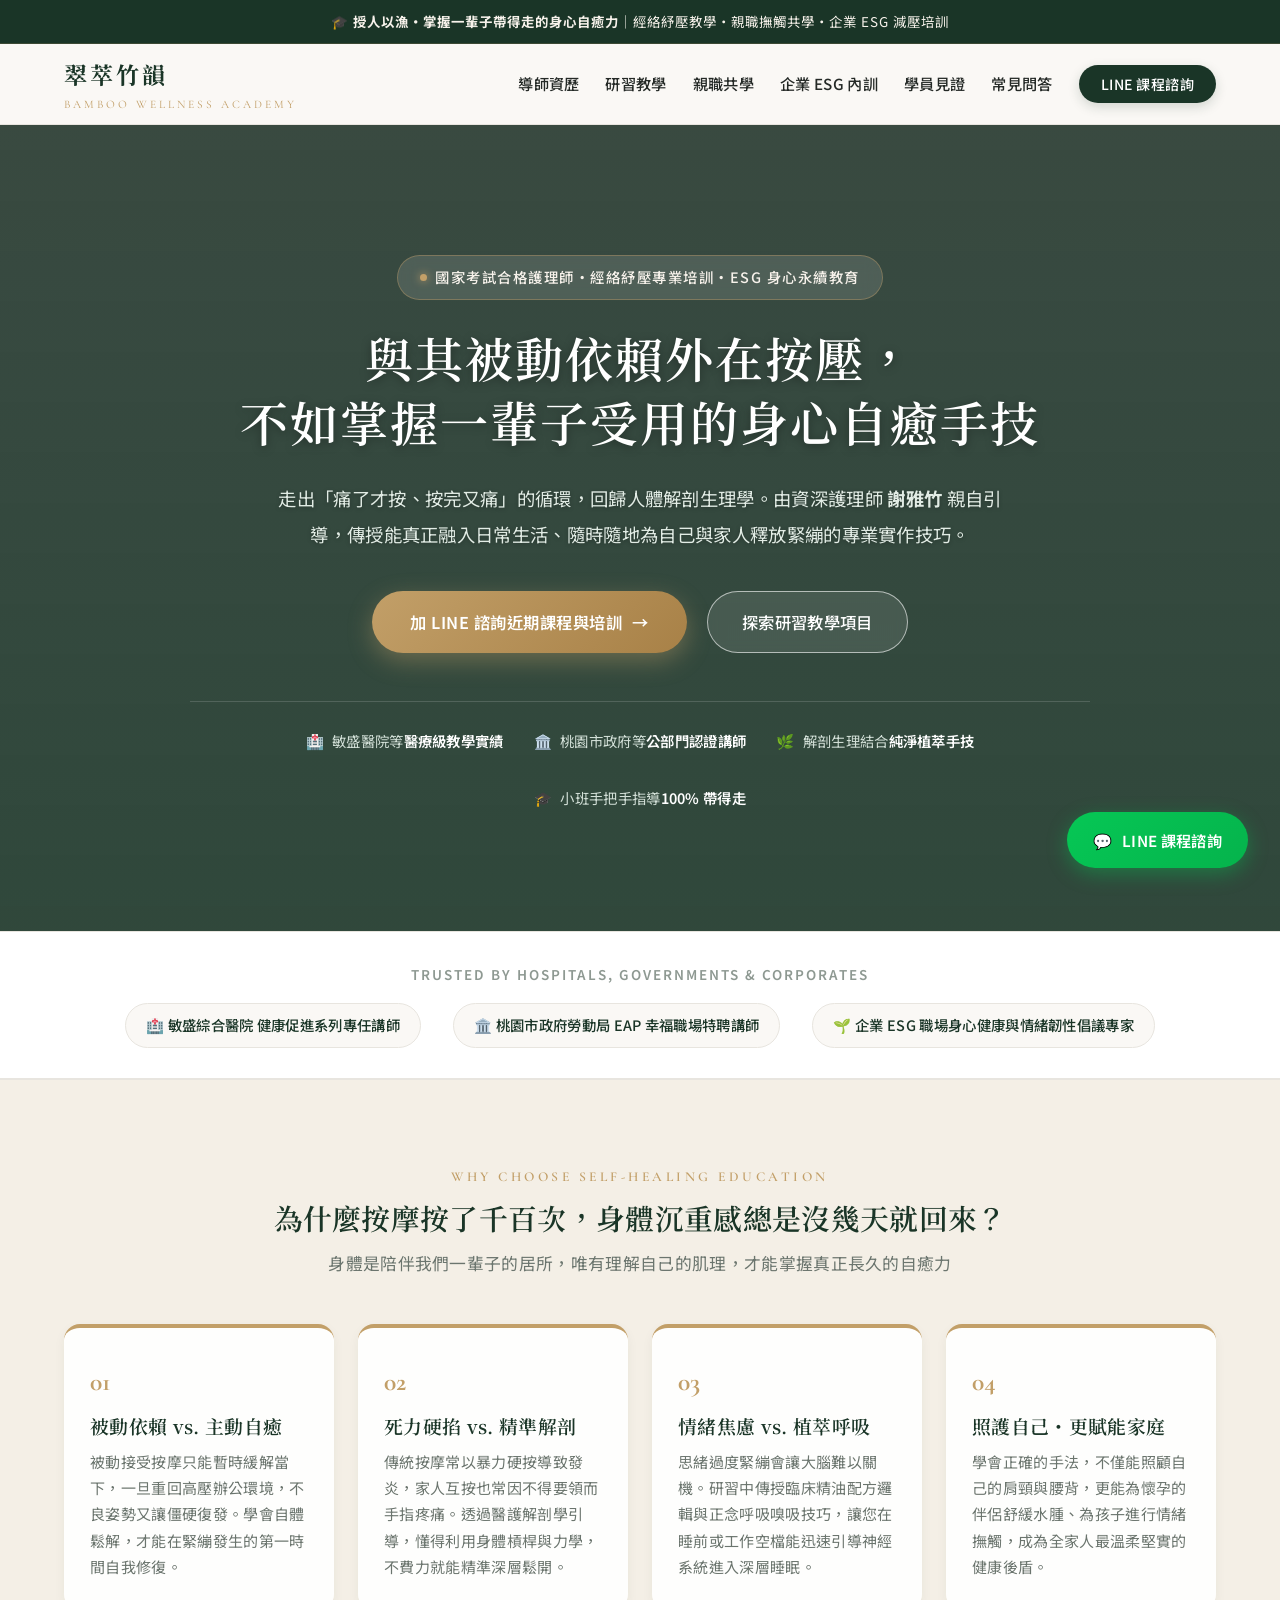
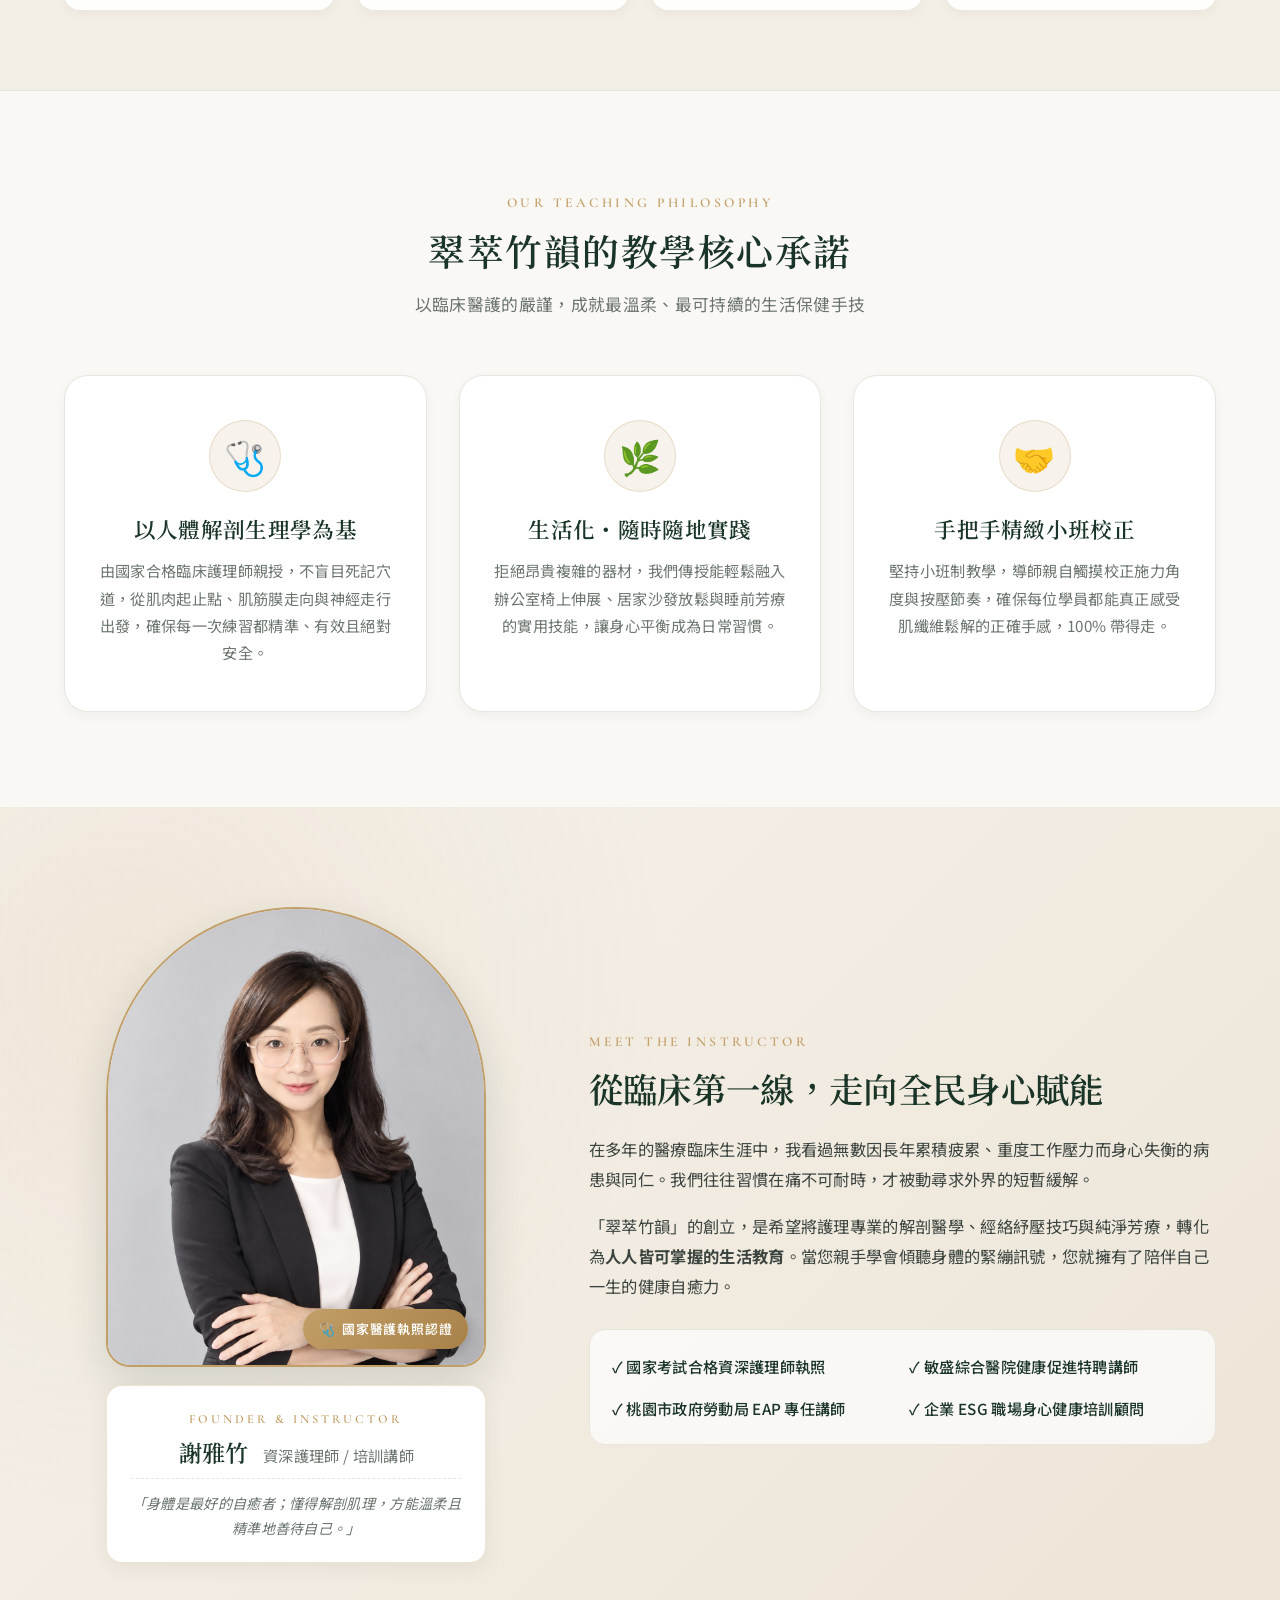
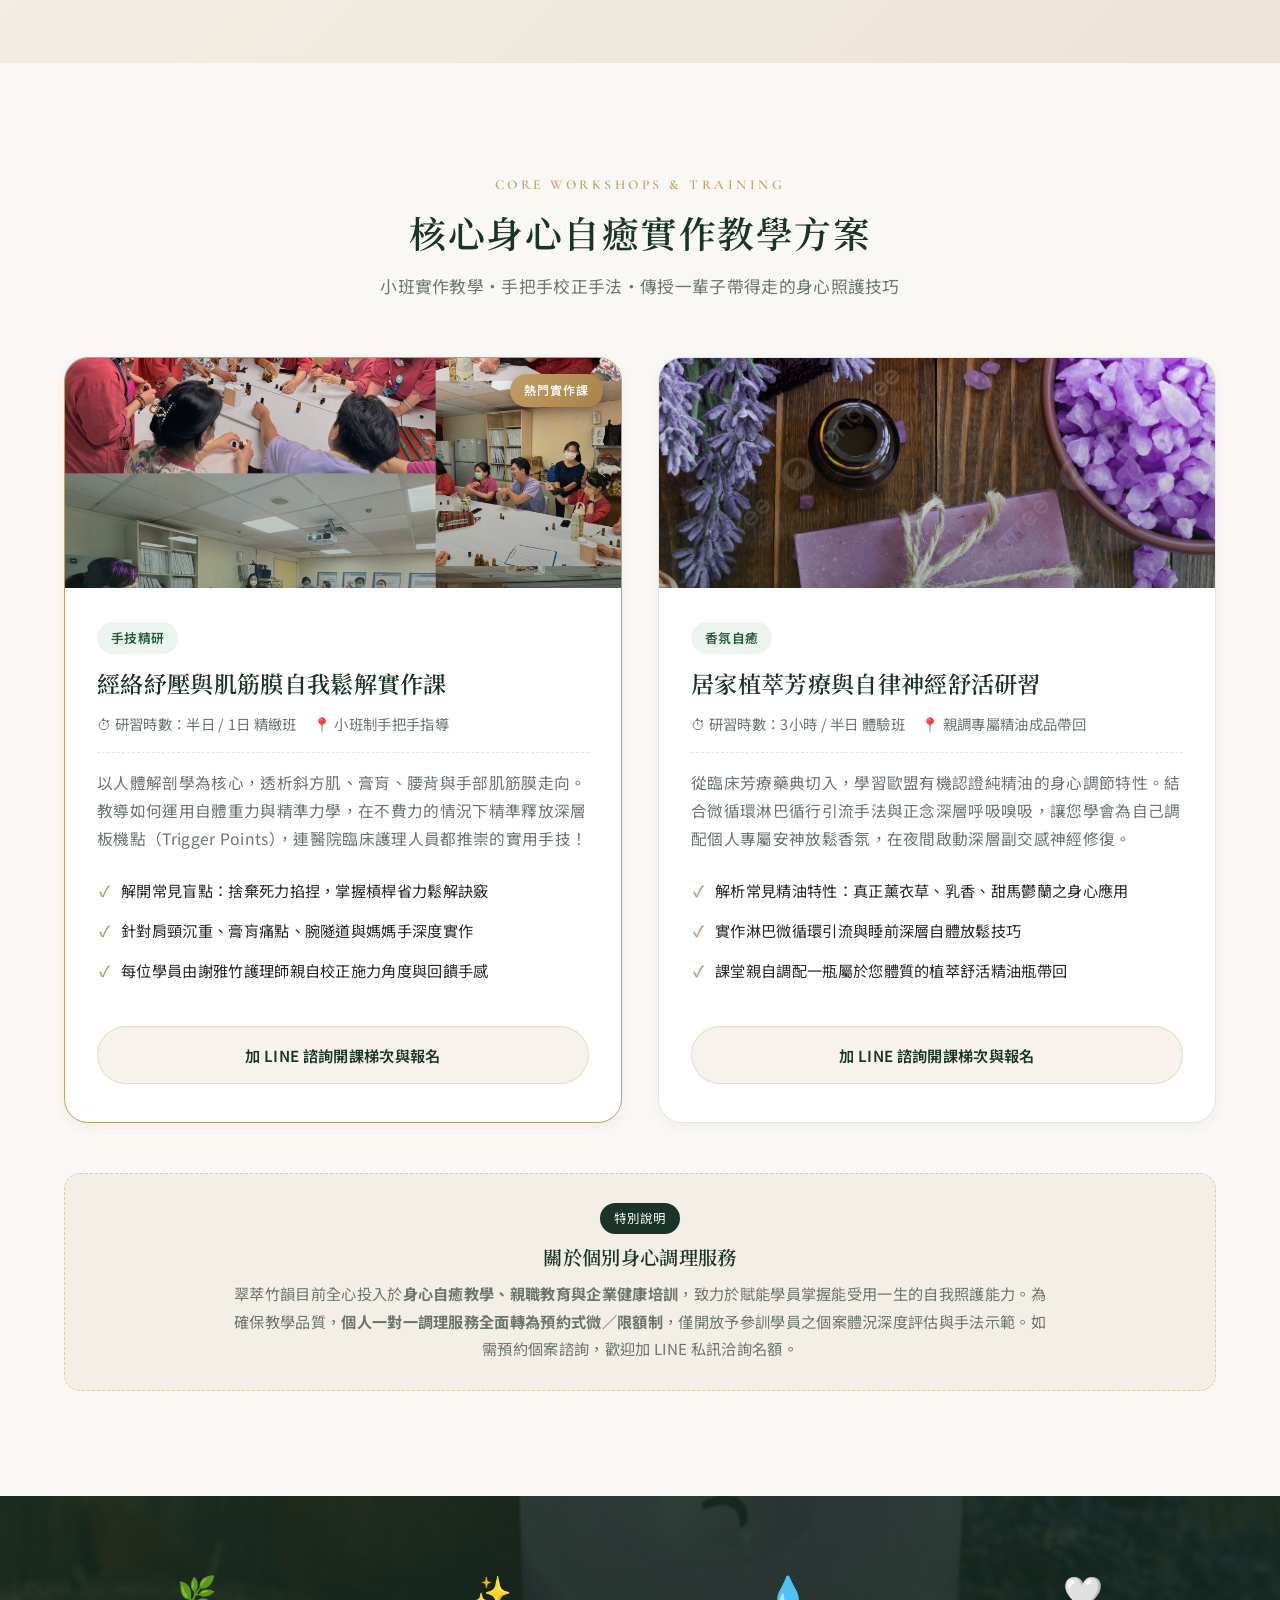
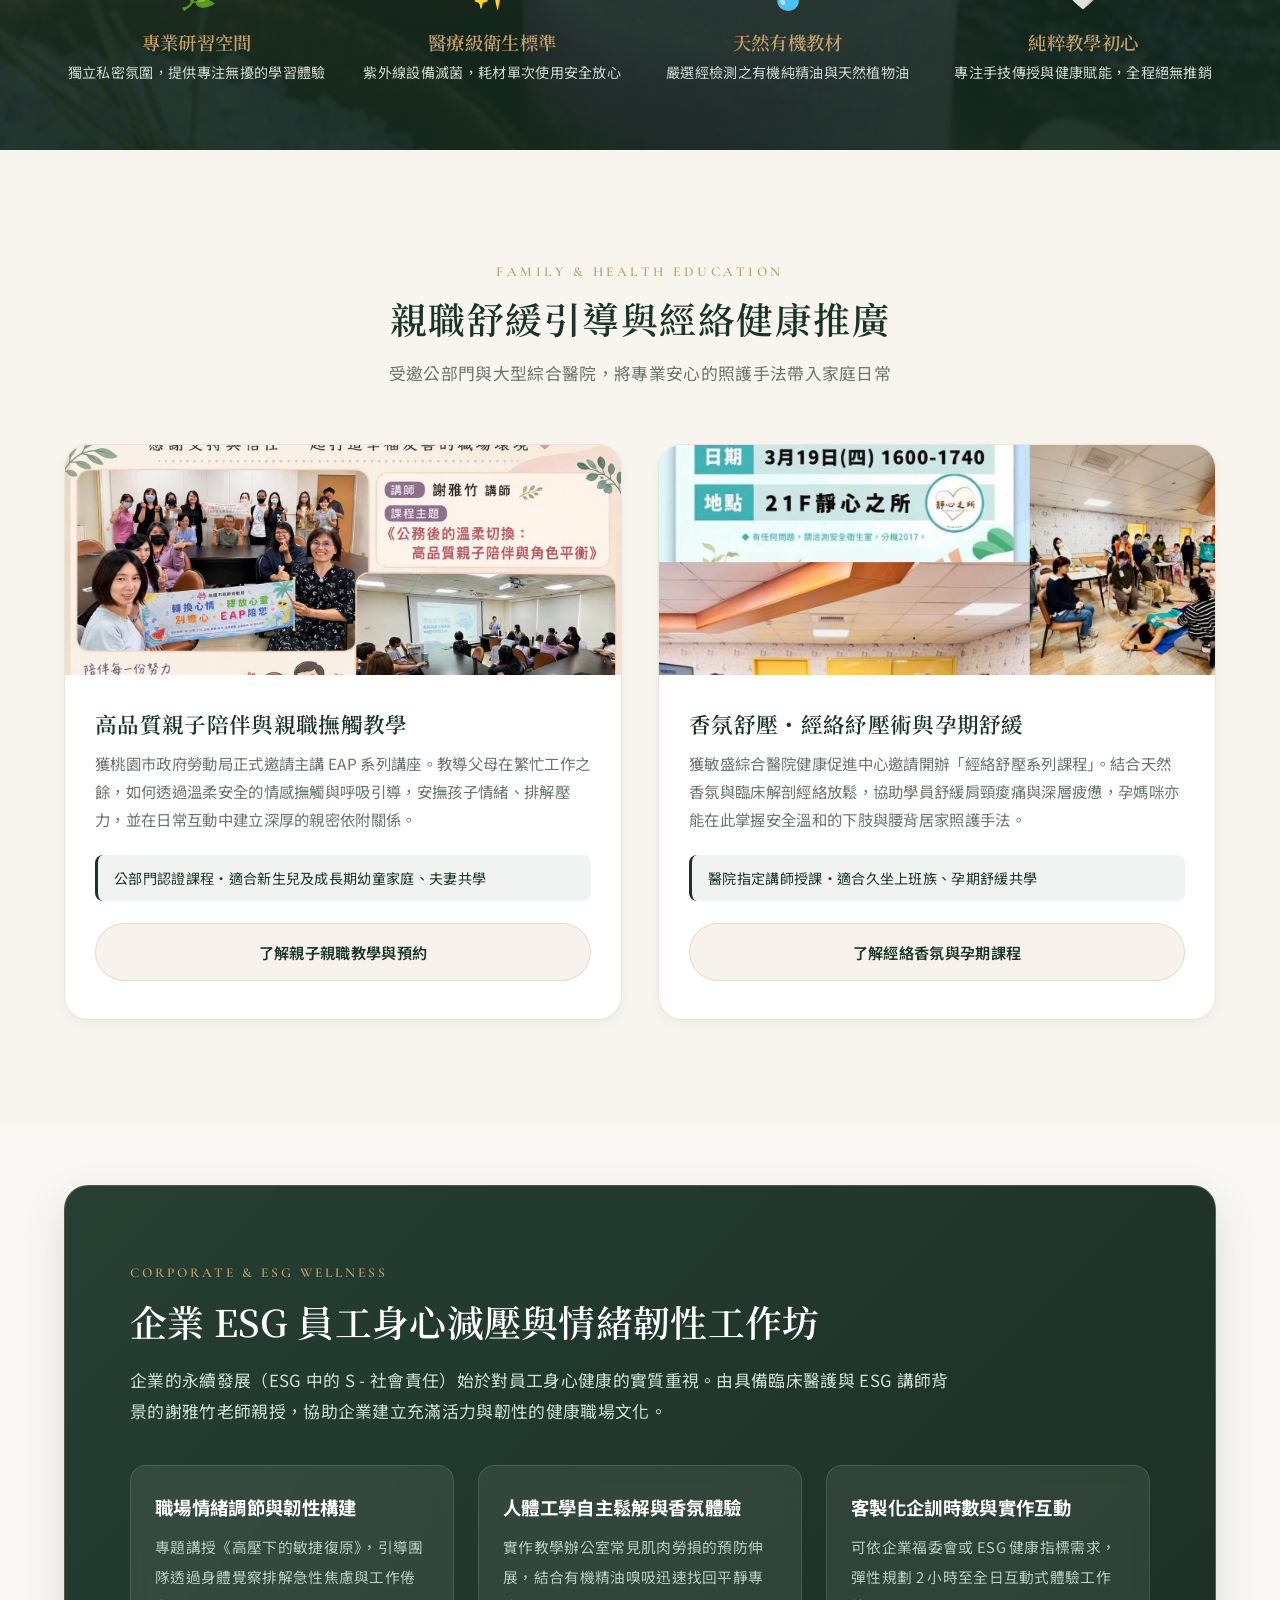
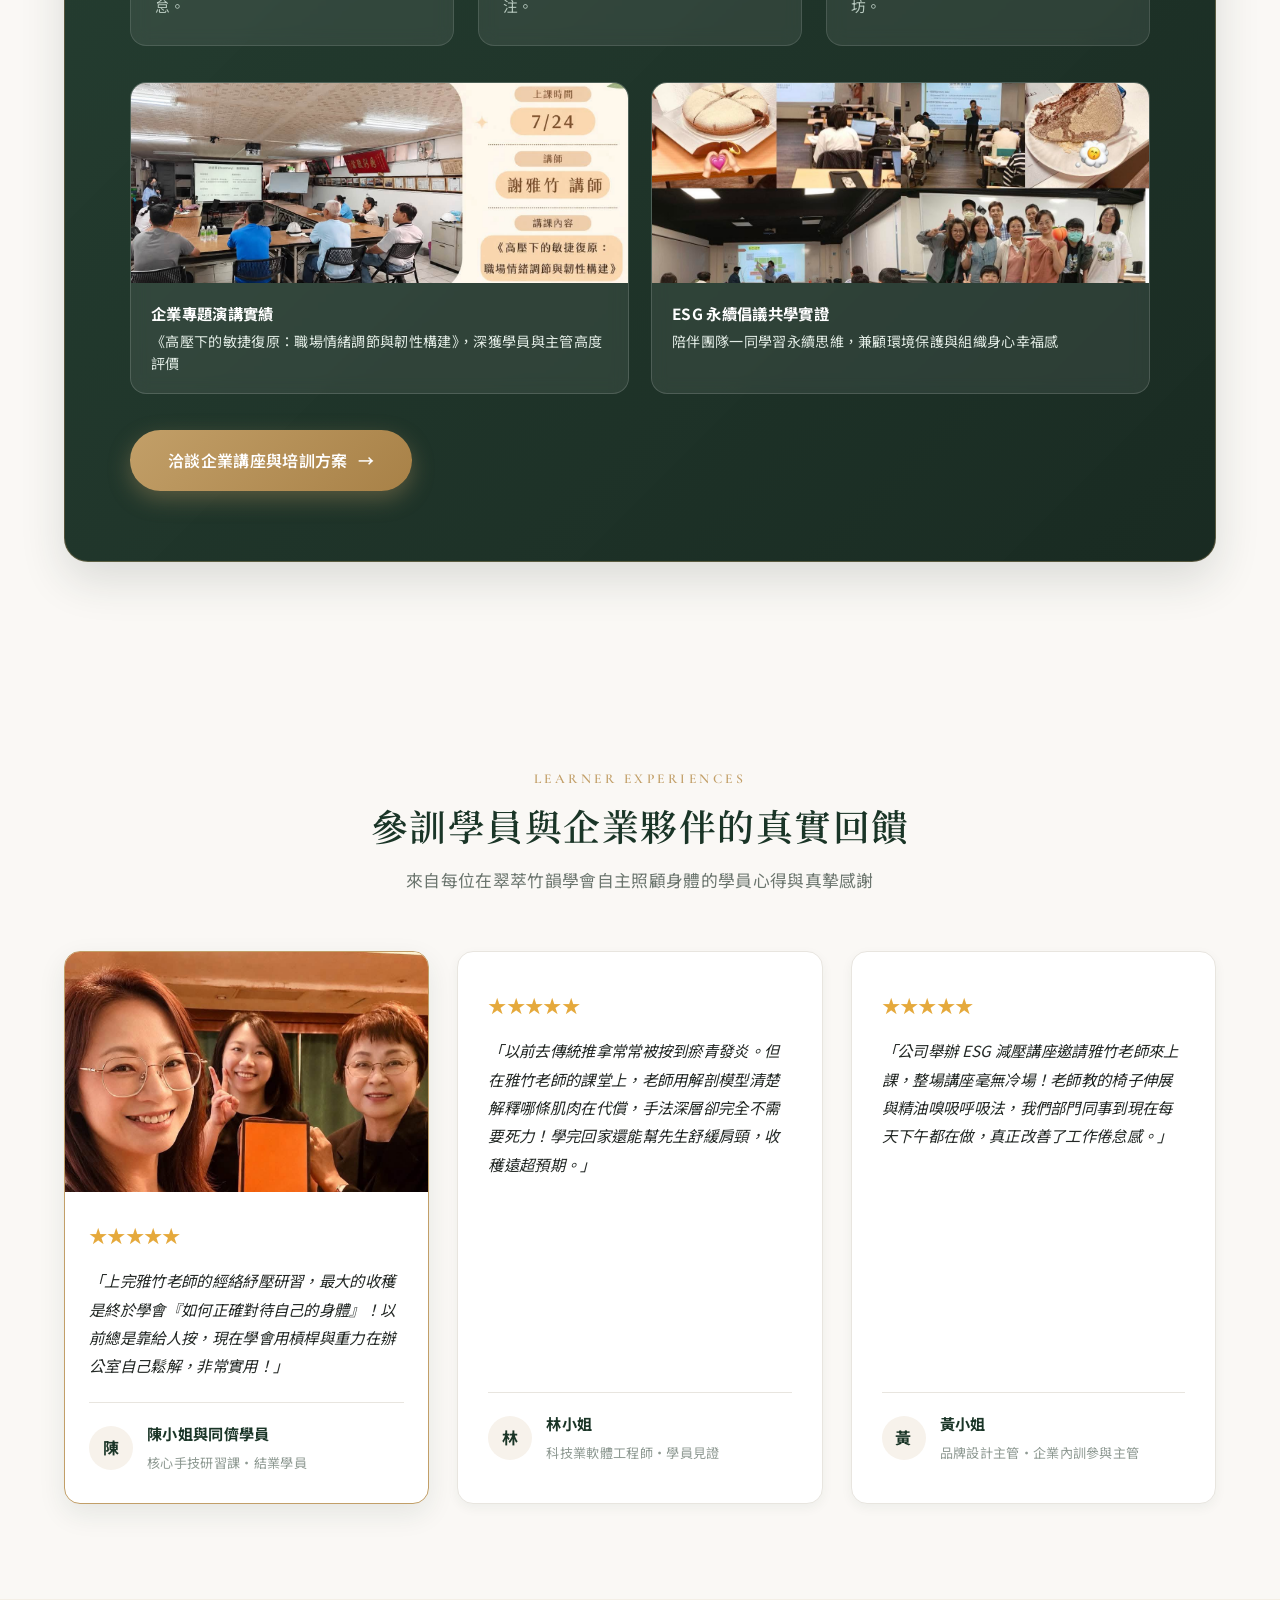
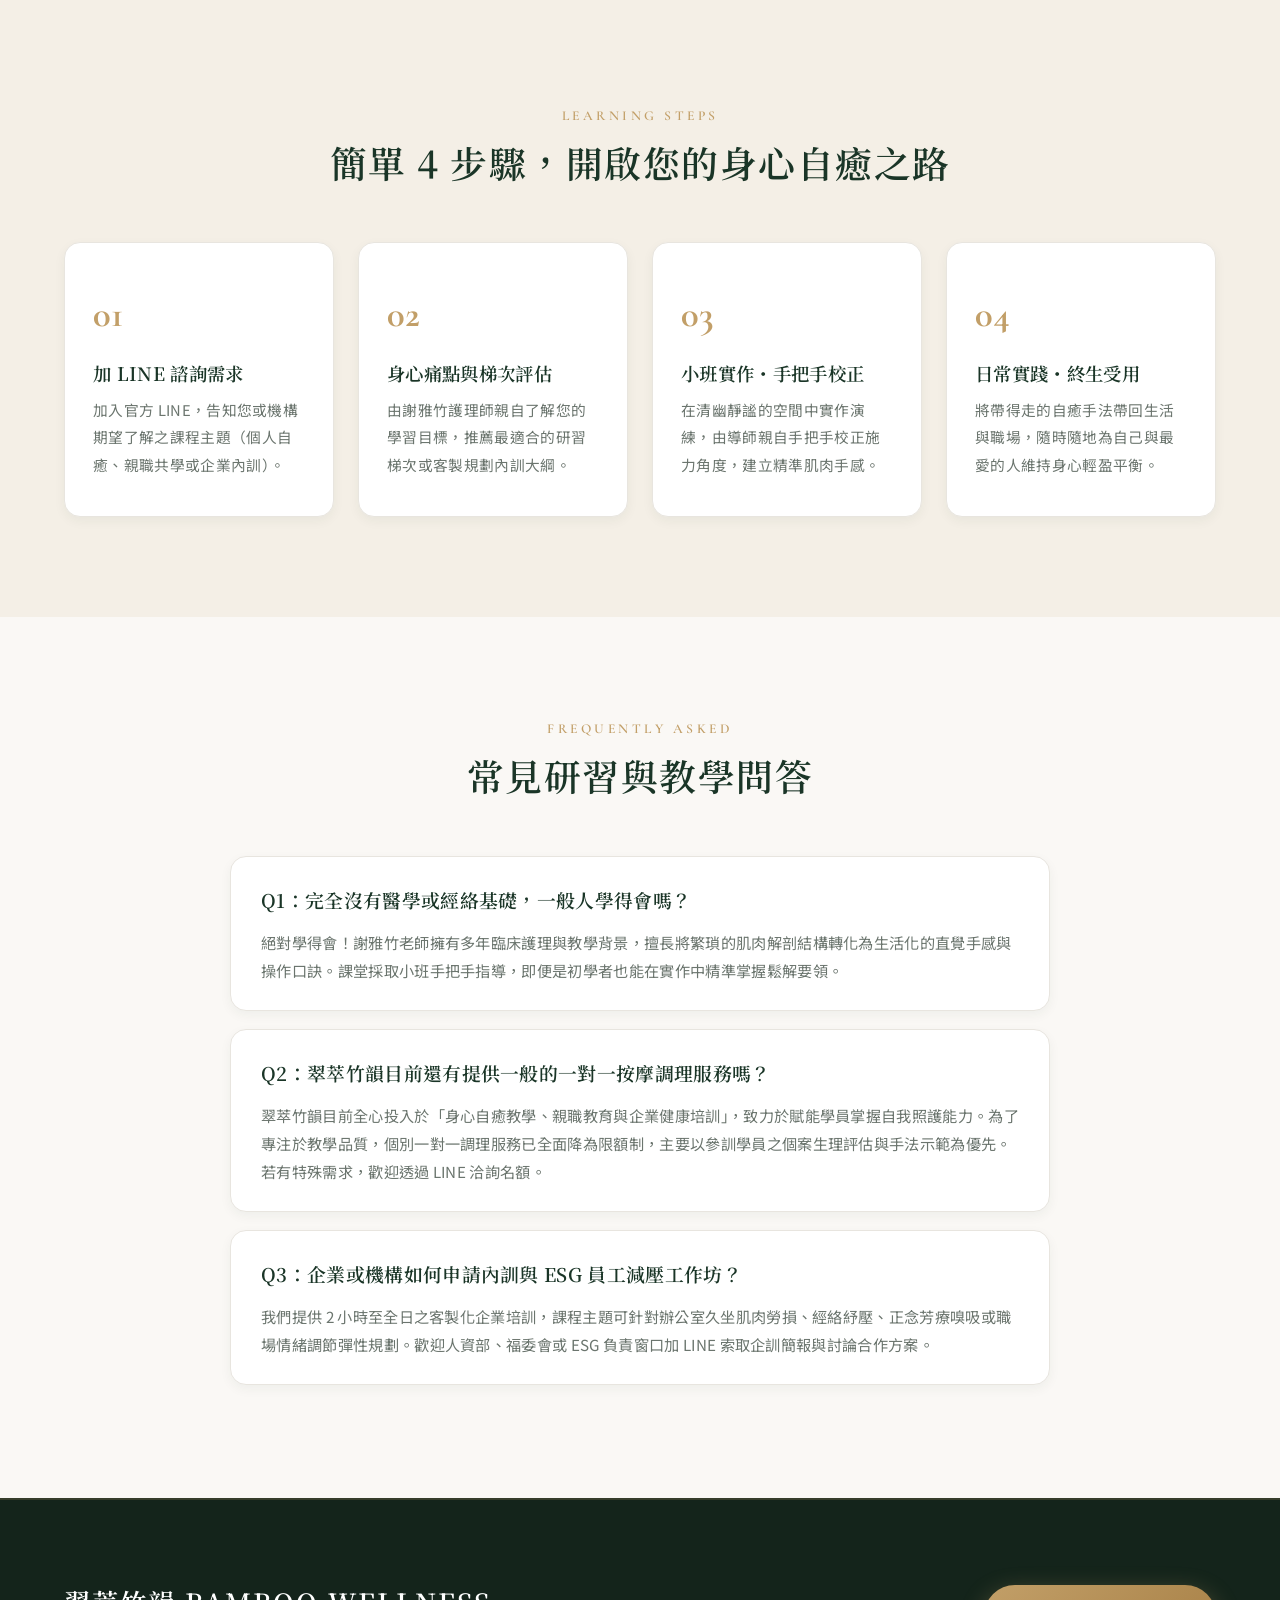
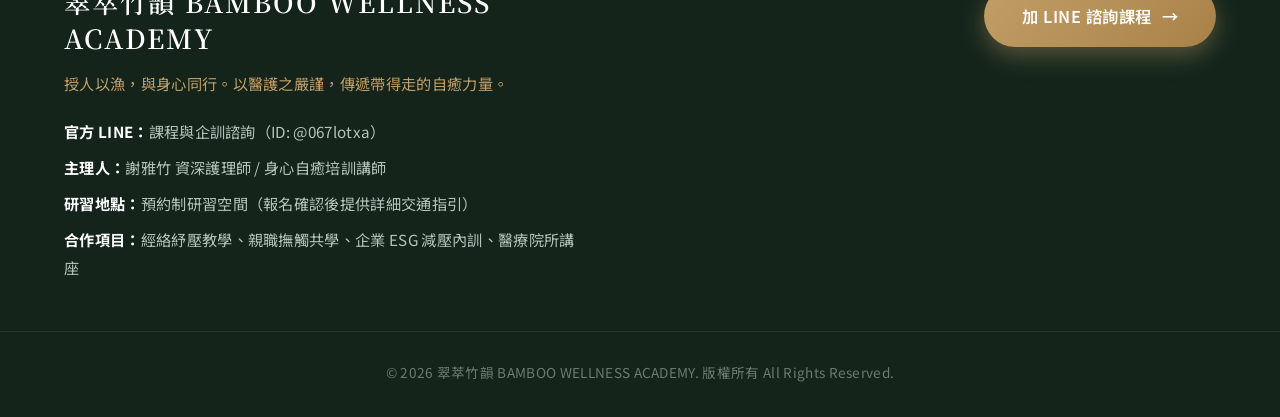
==== commit 7ffefe62: "Update README.md" ====
--- a/index.html
+++ b/index.html
@@ -3,8 +3,8 @@
 <head>
   <meta charset="UTF-8">
   <meta name="viewport" content="width=device-width, initial-scale=1.0">
-  <title>翠萃竹韻｜謝雅竹護理師・身心自癒教學・經絡撇筋・ESG 芳療培訓</title>
-  <meta name="description" content="翠萃竹韻由資深護理師謝雅竹創辦，結合臨床解剖學與綠色芳療，專注於「身心自癒手技研習、經絡撇筋教學、親職共學與企業 ESG 減壓工作坊」。受邀敏盛綜合醫院、桃園市勞動局授課。">
+  <title>翠萃竹韻｜謝雅竹護理師・身心自癒教學・經絡紓壓・ESG 芳療培訓</title>
+  <meta name="description" content="翠萃竹韻由資深護理師謝雅竹創辦，結合臨床解剖學與綠色芳療，專注於「身心自癒手技研習、經絡紓壓教學、親職共學與企業 ESG 減壓工作坊」。受邀敏盛綜合醫院、桃園市勞動局授課。">
   <link rel="stylesheet" href="style.css">
   <!-- Google Fonts 質感字型 -->
   <link rel="preconnect" href="https://fonts.googleapis.com">
@@ -178,7 +178,7 @@
         <span class="sec-subtitle">MEET THE INSTRUCTOR</span>
         <h2>從臨床第一線，走向全民身心賦能</h2>
         <p>在多年的醫療臨床生涯中，我看過無數因長年累積疲累、重度工作壓力而身心失衡的病患與同仁。我們往往習慣在痛不可耐時，才被動尋求外界的短暫緩解。</p>
-        <p>「翠萃竹韻」的創立，是希望將護理專業的解剖醫學、經絡撇筋技巧與純淨芳療，轉化為<strong>人人皆可掌握的生活教育</strong>。當您親手學會傾聽身體的緊繃訊號，您就擁有了陪伴自己一生的健康自癒力。</p>
+        <p>「翠萃竹韻」的創立，是希望將護理專業的解剖醫學、經絡紓壓技巧與純淨芳療，轉化為<strong>人人皆可掌握的生活教育</strong>。當您親手學會傾聽身體的緊繃訊號，您就擁有了陪伴自己一生的健康自癒力。</p>
         <div class="credentials">
           <div class="cred-item">✓ 國家考試合格資深護理師執照</div>
           <div class="cred-item">✓ 敏盛綜合醫院健康促進特聘講師</div>
@@ -199,7 +199,7 @@
       </div>
 
       <div class="grid-2">
-        <!-- 課程一：經絡撇筋與肌筋膜自我鬆解實作課 809544108_...jpg -->
+        <!-- 課程一：經絡紓壓與肌筋膜自我鬆解實作課 809544108_...jpg -->
         <div class="service-box featured">
           <div class="featured-badge">熱門實作課</div>
           <div class="service-img-wrap">
@@ -209,7 +209,7 @@
           <div class="service-body">
             <div class="service-top">
               <span class="tag">手技精研</span>
-              <h3>經絡撇筋與肌筋膜自我鬆解實作課</h3>
+              <h3>經絡紓壓與肌筋膜自我鬆解實作課</h3>
             </div>
             <div class="service-meta">
               <span>⏱ 研習時數：半日 / 1日 精緻班</span>
@@ -312,10 +312,10 @@
 
         <div class="class-card">
           <div class="class-img-wrap">
-            <img src="654254353_26387888637494726_4937479646530382806_n.jpg" alt="敏盛綜合醫院健康促進《香氛舒壓・撇筋術》經絡放鬆">
+            <img src="654254353_26387888637494726_4937479646530382806_n.jpg" alt="敏盛綜合醫院健康促進《香氛舒壓・紓壓術》經絡放鬆">
           </div>
           <div class="class-body">
-            <h3>香氛舒壓・經絡撇筋術與孕期舒緩</h3>
+            <h3>香氛舒壓・經絡紓壓術與孕期舒緩</h3>
             <p>獲敏盛綜合醫院健康促進中心邀請開辦「經絡舒壓系列課程」。結合天然香氛與臨床解剖經絡放鬆，協助學員舒緩肩頸痠痛與深層疲憊，孕媽咪亦能在此掌握安全溫和的下肢與腰背居家照護手法。</p>
             <div class="class-fit">醫院指定講師授課・適合久坐上班族、孕期舒緩共學</div>
             <a href="https://lin.ee/52fM4HD" target="_blank" rel="noopener" class="btn-card">了解經絡香氛與孕期課程</a>
@@ -391,7 +391,7 @@
           <img src="791145081_28357502827199954_5456837343185363557_n.jpg" alt="學員感謝與謝老師合影" class="testi-card-img">
           <div class="testi-photo-body">
             <div class="testi-stars">★★★★★</div>
-            <p class="testi-text">「上完雅竹老師的經絡撇筋研習，最大的收穫是終於學會『如何正確對待自己的身體』！以前總是靠給人按，現在學會用槓桿與重力在辦公室自己鬆解，非常實用！」</p>
+            <p class="testi-text">「上完雅竹老師的經絡紓壓研習，最大的收穫是終於學會『如何正確對待自己的身體』！以前總是靠給人按，現在學會用槓桿與重力在辦公室自己鬆解，非常實用！」</p>
             <div class="testi-author">
               <div class="author-avatar">陳</div>
               <div class="author-info">
@@ -484,7 +484,7 @@
         <div class="faq-item">
           <div class="faq-question">Q3：企業或機構如何申請內訓與 ESG 員工減壓工作坊？</div>
           <div class="faq-answer">
-            我們提供 2 小時至全日之客製化企業培訓，課程主題可針對辦公室久坐肌肉勞損、經絡撇筋、正念芳療嗅吸或職場情緒調節彈性規劃。歡迎人資部、福委會或 ESG 負責窗口加 LINE 索取企訓簡報與討論合作方案。
+            我們提供 2 小時至全日之客製化企業培訓，課程主題可針對辦公室久坐肌肉勞損、經絡紓壓、正念芳療嗅吸或職場情緒調節彈性規劃。歡迎人資部、福委會或 ESG 負責窗口加 LINE 索取企訓簡報與討論合作方案。
           </div>
         </div>
       </div>
--- a/style.css
+++ b/style.css
@@ -1,27 +1,27 @@
 /* ========================================================
-   翠萃竹韻 BAMBOO WELLNESS - 頂級身心舒壓美業行銷風格
-   設計語彙：植萃侘寂、極致放鬆、醫護信任、真實影像背書
+   翠萃竹韻 BAMBOO WELLNESS - 身心自癒教育學院官方樣式表
+   設計風格：頂級沙龍名邸・植萃清幽・無遮擋・無裁切高質感排版
 ======================================================== */
 
 @import url('https://fonts.googleapis.com/css2?family=Cormorant+Garamond:ital,wght@0,400;0,600;1,400&family=Noto+Sans+TC:wght@300;400;500;700&family=Noto+Serif+TC:wght@400;600;700;900&display=swap');
 
 :root {
-  /* 主色系：竹林清幽、青苔墨綠、奢華低飽和香檳金 */
-  --primary-forest: #1A3527;      /* 深竹墨綠：沉穩安定、深度放鬆 */
+  /* 主色系：竹林墨綠、鼠尾草綠、奢華低飽和香檳金 */
+  --primary-forest: #1A3527;      /* 深竹墨綠：沉穩安定、學院專業 */
   --primary-sage: #335944;        /* 鼠尾草林綠：溫潤、自然 */
   --primary-hover: #12241B;
   --accent-gold: #C29F68;         /* 暖韻香檳金：輕奢質感、專業點睛 */
   --accent-gold-light: #F7F2EB;   /* 柔金淺暈 */
-  --accent-terracotta: #D48B70;   /* 暖陶裸色：溫度與母嬰呵護感 */
+  --accent-terracotta: #D48B70;   /* 暖陶裸色 */
 
   /* 底色與文字 */
-  --bg-cream: #FAF8F5;            /* 溫潤和紙米白，告別生硬感 */
-  --bg-soft: #F2EFE9;             /* 輕灰暖米色（次要區塊） */
+  --bg-cream: #FAF8F5;            /* 溫潤和紙米白 */
+  --bg-soft: #F2EFE9;             /* 輕灰暖米色 */
   --bg-card: #FFFFFF;
-  --text-main: #242926;           /* 炭茶黑，護眼沉靜 */
+  --text-main: #242926;           /* 炭茶黑 */
   --text-muted: #6B756E;          /* 次要說明灰 */
   --text-light: #8E9992;
-  --border-light: rgba(194, 159, 104, 0.25);
+  --border-light: rgba(194, 159, 104, 0.28);
   --border-subtle: #E8E5DF;
 
   /* 行銷與標籤 */
@@ -96,7 +96,7 @@
 .top-bar {
   background-color: var(--primary-forest);
   color: var(--accent-gold-light);
-  font-size: 0.82rem;
+  font-size: 0.84rem;
   letter-spacing: 1px;
   padding: 9px 16px;
   text-align: center;
@@ -139,7 +139,7 @@
 .logo-sub {
   font-family: var(--font-en);
   font-size: 0.72rem;
-  letter-spacing: 3.5px;
+  letter-spacing: 3px;
   color: var(--accent-gold);
   text-transform: uppercase;
   margin-top: -2px;
@@ -147,7 +147,7 @@
 .nav-links {
   display: flex;
   list-style: none;
-  gap: 28px;
+  gap: 26px;
   align-items: center;
 }
 .nav-links a {
@@ -189,13 +189,13 @@
   transform: translateY(-1px);
 }
 
-/* --- 首頁 Hero 區塊 --- */
+/* --- 首頁 Hero 區塊：自癒教育核心定位 --- */
 .hero {
   position: relative;
   padding: 130px 0 120px;
   text-align: center;
   background: 
-    linear-gradient(180deg, rgba(20, 40, 30, 0.82) 0%, rgba(26, 53, 39, 0.88) 100%),
+    linear-gradient(180deg, rgba(20, 40, 30, 0.84) 0%, rgba(26, 53, 39, 0.90) 100%),
     url('https://images.unsplash.com/photo-1540555700478-4be289fbecef?auto=format&fit=crop&w=1920&q=80') center center / cover no-repeat;
   color: #ffffff;
   overflow: hidden;
@@ -203,7 +203,7 @@
 .hero-content {
   position: relative;
   z-index: 2;
-  max-width: 880px;
+  max-width: 900px;
 }
 .hero-tag {
   display: inline-flex;
@@ -228,7 +228,7 @@
   box-shadow: 0 0 8px var(--accent-gold);
 }
 .hero h1 {
-  font-size: 3.1rem;
+  font-size: 3rem;
   letter-spacing: 2px;
   margin-bottom: 26px;
   color: #ffffff;
@@ -240,9 +240,9 @@
   font-family: var(--font-serif);
 }
 .hero p {
-  font-size: 1.18rem;
+  font-size: 1.15rem;
   color: #E2ECE5;
-  max-width: 700px;
+  max-width: 740px;
   margin: 0 auto 38px;
   line-height: 1.95;
   text-shadow: 0 1px 4px rgba(0,0,0,0.3);
@@ -351,50 +351,63 @@
   color: var(--primary-forest);
 }
 
-/* --- 痛點同理區 --- */
+/* --- 痛點與理念共鳴區 --- */
 .pain-points {
-  padding: 70px 0;
+  padding: 80px 0;
   background-color: #F4EFE6;
   border-top: 1px solid var(--border-subtle);
   border-bottom: 1px solid var(--border-subtle);
 }
 .pain-header {
   text-align: center;
-  margin-bottom: 38px;
+  margin-bottom: 45px;
 }
 .pain-header h3 {
-  font-size: 1.55rem;
-  margin-bottom: 8px;
+  font-size: 1.8rem;
+  margin-bottom: 10px;
+  color: var(--primary-forest);
+}
+.pain-header p {
+  color: var(--text-muted);
+  font-size: 1.05rem;
 }
 .pain-grid {
   display: grid;
   grid-template-columns: repeat(auto-fit, minmax(260px, 1fr));
-  gap: 22px;
+  gap: 24px;
 }
 .pain-card {
-  background: rgba(255, 255, 255, 0.85);
+  background: rgba(255, 255, 255, 0.9);
   backdrop-filter: blur(8px);
-  padding: 26px;
+  padding: 30px 26px;
   border-radius: var(--radius-md);
-  border-left: 4px solid var(--accent-gold);
+  border-top: 4px solid var(--accent-gold);
   box-shadow: var(--shadow-sm);
   transition: transform 0.25s ease;
 }
 .pain-card:hover {
-  transform: translateY(-3px);
+  transform: translateY(-4px);
+}
+.pain-card .pain-num {
+  font-family: var(--font-en);
+  font-size: 1.6rem;
+  font-weight: 700;
+  color: var(--accent-gold);
+  display: block;
+  margin-bottom: 8px;
 }
 .pain-card h4 {
-  font-size: 1.15rem;
-  margin-bottom: 8px;
+  font-size: 1.18rem;
+  margin-bottom: 10px;
   color: var(--primary-forest);
 }
 .pain-card p {
-  font-size: 0.93rem;
+  font-size: 0.94rem;
   color: var(--text-muted);
   line-height: 1.75;
 }
 
-/* --- 3大核心價值 --- */
+/* --- 3大核心價值 / 授人以漁 --- */
 .values {
   padding: 95px 0;
 }
@@ -444,7 +457,7 @@
 /* --- 標題規範 --- */
 .sec-header {
   text-align: center;
-  max-width: 660px;
+  max-width: 720px;
   margin: 0 auto 55px auto;
 }
 .sec-subtitle {
@@ -467,9 +480,9 @@
   font-size: 1.05rem;
 }
 
-/* --- 主理人區塊：頂級沙龍名邸拱形畫框風格 --- */
+/* --- 主理人區塊：頂級沙龍名邸風格（無裁切、無溢出、零遮擋） --- */
 .about {
-  padding: 110px 0;
+  padding: 100px 0;
   background: radial-gradient(circle at 10% 20%, rgba(194, 159, 104, 0.12) 0%, transparent 40%),
               linear-gradient(135deg, #F6F2EB 0%, #ECE4D6 100%);
   position: relative;
@@ -477,39 +490,28 @@
 .about-grid {
   display: grid;
   grid-template-columns: 1fr 1.35fr;
-  gap: 65px;
+  gap: 60px;
   align-items: center;
 }
 .about-photo-wrapper {
   position: relative;
-  max-width: 420px;
+  max-width: 380px;
   margin: 0 auto;
-}
-.about-photo-wrapper::before {
-  content: "";
-  position: absolute;
-  top: -14px;
-  left: -14px;
+  width: 100%;
+}
+/* 拱型主相框 */
+.about-photo-card {
+  position: relative;
+  border-radius: 190px 190px 24px 24px;
+  overflow: hidden;
+  box-shadow: 0 16px 40px rgba(26, 53, 39, 0.14);
+  border: 2px solid var(--accent-gold);
+  background: #ffffff;
+  height: 460px;
+}
+.about-photo-img {
   width: 100%;
   height: 100%;
-  border: 1.5px solid var(--accent-gold);
-  border-radius: 200px 200px var(--radius-lg) var(--radius-lg);
-  opacity: 0.6;
-  pointer-events: none;
-  z-index: 1;
-}
-.about-photo-card {
-  position: relative;
-  border-radius: 200px 200px var(--radius-lg) var(--radius-lg);
-  overflow: hidden;
-  box-shadow: 0 20px 50px rgba(26, 53, 39, 0.16);
-  border: 1px solid rgba(194, 159, 104, 0.35);
-  background: #ffffff;
-  z-index: 2;
-}
-.about-photo-img {
-  width: 100%;
-  height: 500px;
   object-fit: cover;
   object-position: top center;
   display: block;
@@ -518,56 +520,68 @@
 .about-photo-card:hover .about-photo-img {
   transform: scale(1.03);
 }
-.about-photo-overlay {
-  position: absolute;
-  bottom: 16px;
-  left: 16px;
-  right: 16px;
-  background: rgba(26, 53, 39, 0.88);
-  backdrop-filter: blur(10px);
-  -webkit-backdrop-filter: blur(10px);
-  color: #fff;
-  padding: 18px 20px;
-  border-radius: var(--radius-md);
-  text-align: center;
-  border: 1px solid rgba(194, 159, 104, 0.3);
-  box-shadow: 0 8px 24px rgba(0,0,0,0.2);
-}
+/* 專業認證徽章：移至右下角平直處，徹底避開頂部圓弧與頭髮 */
 .floating-cert-badge {
   position: absolute;
-  top: 30px;
-  right: -15px;
+  bottom: 16px;  /* 👈 改成 bottom: 16px (原本是 top) */
+  right: 16px;
+  top: auto;
   background: linear-gradient(135deg, var(--accent-gold) 0%, #A88147 100%);
   color: #ffffff;
-  padding: 10px 18px;
+  padding: 8px 16px;
   border-radius: var(--radius-full);
-  font-size: 0.82rem;
-  font-weight: 600;
-  letter-spacing: 1px;
-  box-shadow: 0 8px 20px rgba(168, 129, 71, 0.35);
+  font-size: 0.8rem;
+  font-weight: 600;
+  letter-spacing: 0.8px;
+  box-shadow: 0 4px 16px rgba(0, 0, 0, 0.25);
   display: flex;
   align-items: center;
   gap: 6px;
-  z-index: 3;
-}
-.badge-text span {
-  display: block;
+  z-index: 5;
+  white-space: nowrap;
+}
+/* 主理人獨立名牌卡片：獨立純白背景、清晰金邊、文字舒展不重疊 */
+.about-founder-card {
+  background: #FFFFFF;
+  border: 1px solid var(--border-light);
+  border-radius: var(--radius-md);
+  padding: 22px 24px;
+  margin-top: 18px;
+  text-align: center;
+  box-shadow: 0 6px 20px rgba(26, 53, 39, 0.06);
+  position: relative;
+  width: 100%;
+  z-index: 2;
+}
+.founder-title-tag {
   font-family: var(--font-en);
-  font-size: 0.82rem;
+  font-size: 0.78rem;
   letter-spacing: 3px;
   color: var(--accent-gold);
-}
-.badge-text strong {
-  display: block;
+  font-weight: 600;
+  margin-bottom: 6px;
+}
+.founder-name {
+  font-family: var(--font-serif);
   font-size: 1.45rem;
-  margin-top: 6px;
-  letter-spacing: 1.5px;
-}
-.badge-quote {
-  margin-top: 10px;
-  font-size: 0.86rem;
-  color: #D3E0D8;
+  color: var(--primary-forest);
+  margin-bottom: 10px;
+}
+.founder-name span {
+  font-size: 0.95rem;
+  font-family: var(--font-sans);
+  color: var(--text-muted);
+  font-weight: 400;
+  margin-left: 8px;
+}
+.founder-quote {
+  font-size: 0.88rem;
+  color: var(--text-muted);
   font-style: italic;
+  line-height: 1.75;
+  padding-top: 12px;
+  border-top: 1px dashed var(--border-subtle);
+  margin: 0;
 }
 .about-info h2 {
   font-size: 2.15rem;
@@ -595,7 +609,7 @@
   color: var(--primary-forest);
 }
 
-/* --- 服務方案卡片 --- */
+/* --- 核心研習教學方案卡片 --- */
 .services {
   padding: 105px 0;
   background-color: var(--bg-cream);
@@ -734,7 +748,40 @@
   border-color: var(--primary-forest);
 }
 
-/* --- 環境衛生承諾橫幅：使用真實薰衣草燭光海鹽照 914d...jpg --- */
+/* --- 調理服務式微／特別說明卡片 --- */
+.private-treatment-note {
+  margin-top: 50px;
+  background: #F4EFE6;
+  border: 1px dashed rgba(194, 159, 104, 0.45);
+  border-radius: var(--radius-md);
+  padding: 28px 32px;
+  text-align: center;
+  position: relative;
+}
+.note-badge {
+  display: inline-block;
+  background-color: var(--primary-forest);
+  color: #ffffff;
+  font-size: 0.78rem;
+  padding: 4px 14px;
+  border-radius: var(--radius-full);
+  letter-spacing: 1px;
+  margin-bottom: 10px;
+}
+.private-treatment-note h4 {
+  font-size: 1.2rem;
+  color: var(--primary-forest);
+  margin-bottom: 10px;
+}
+.private-treatment-note p {
+  color: var(--text-muted);
+  font-size: 0.95rem;
+  max-width: 820px;
+  margin: 0 auto;
+  line-height: 1.8;
+}
+
+/* --- 環境衛生與教學承諾橫幅 --- */
 .environment-banner {
   position: relative;
   background: 
@@ -941,7 +988,7 @@
   margin-bottom: 4px;
 }
 
-/* --- 客戶回饋評價 --- */
+/* --- 學員與機構見證評價 --- */
 .testimonials {
   padding: 95px 0;
   background-color: var(--bg-cream);
@@ -1002,7 +1049,7 @@
   color: var(--text-light);
 }
 
-/* 顧客真實合影見證卡 */
+/* 學員真實合影見證卡 */
 .testi-photo-card {
   background: var(--bg-card);
   border-radius: var(--radius-md);
@@ -1025,7 +1072,7 @@
   flex-grow: 1;
 }
 
-/* --- 預約流程 --- */
+/* --- 教學與研習流程 --- */
 .process {
   padding: 100px 0;
   background-color: #F4EFE6;
@@ -1164,7 +1211,7 @@
   transform: translateY(-3px) scale(1.02);
 }
 
-/* --- 手機版專屬固定預約列 --- */
+/* --- 手機版專屬固定列 --- */
 .mobile-bottom-bar {
   display: none;
   position: fixed;
@@ -1216,8 +1263,8 @@
     padding: 85px 0 75px;
   }
   .hero h1 {
-    font-size: 2.25rem;
-    line-height: 1.3;
+    font-size: 2.15rem;
+    line-height: 1.35;
   }
   .hero p {
     font-size: 1.05rem;
@@ -1226,12 +1273,29 @@
     grid-template-columns: 1fr;
     gap: 36px;
   }
+  .about-photo-wrapper {
+    max-width: 320px;
+  }
+  .about-photo-card {
+    height: 400px;
+    border-radius: 160px 160px 20px 20px;
+  }
   .about-photo-img {
-    height: 380px;
+    height: 100%;
+    object-position: top center;
   }
   .floating-cert-badge {
-    top: 20px;
-    right: 10px;
+    top: 14px;
+    right: 14px;
+    font-size: 0.76rem;
+    padding: 6px 14px;
+  }
+  .about-founder-card {
+    padding: 18px 20px;
+    margin-top: 14px;
+  }
+  .founder-name {
+    font-size: 1.3rem;
   }
   .credentials {
     grid-template-columns: 1fr;
@@ -1268,4 +1332,4 @@
   .mobile-bottom-bar {
     display: block;
   }
-}+}
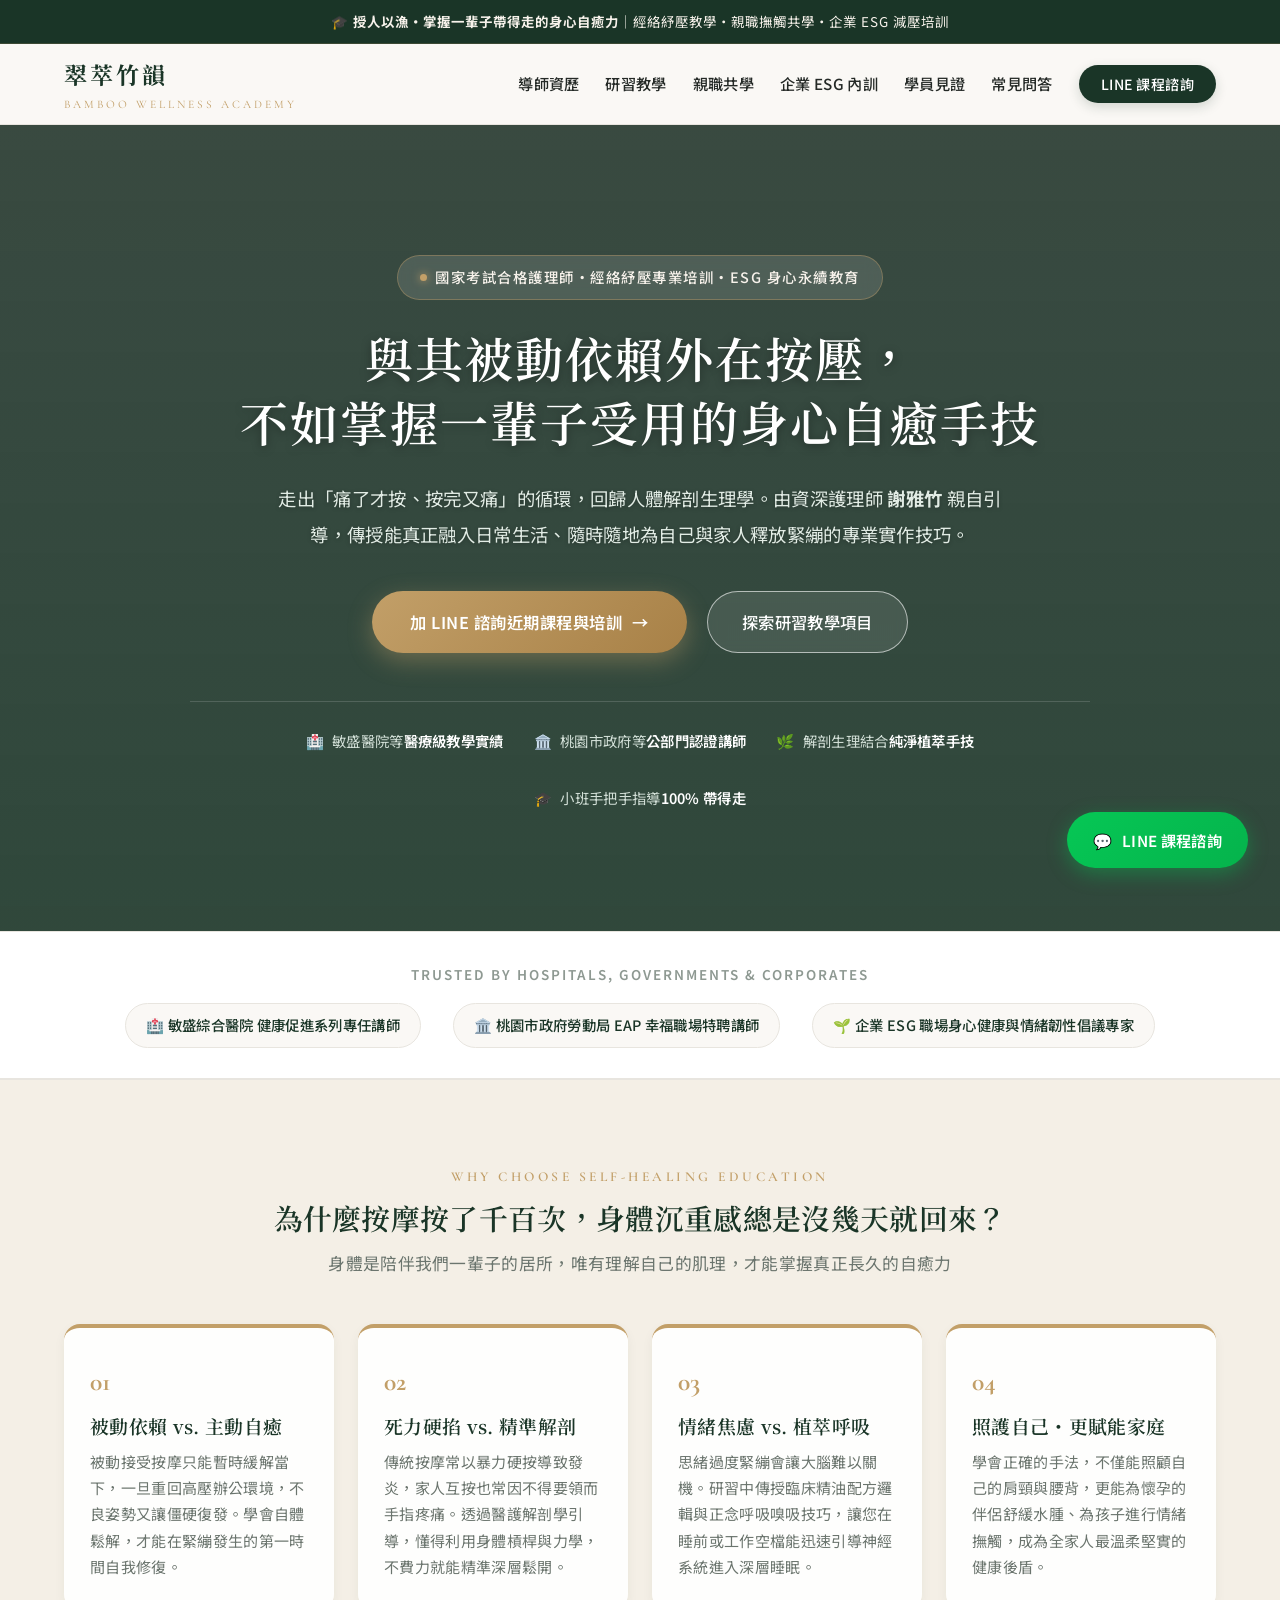
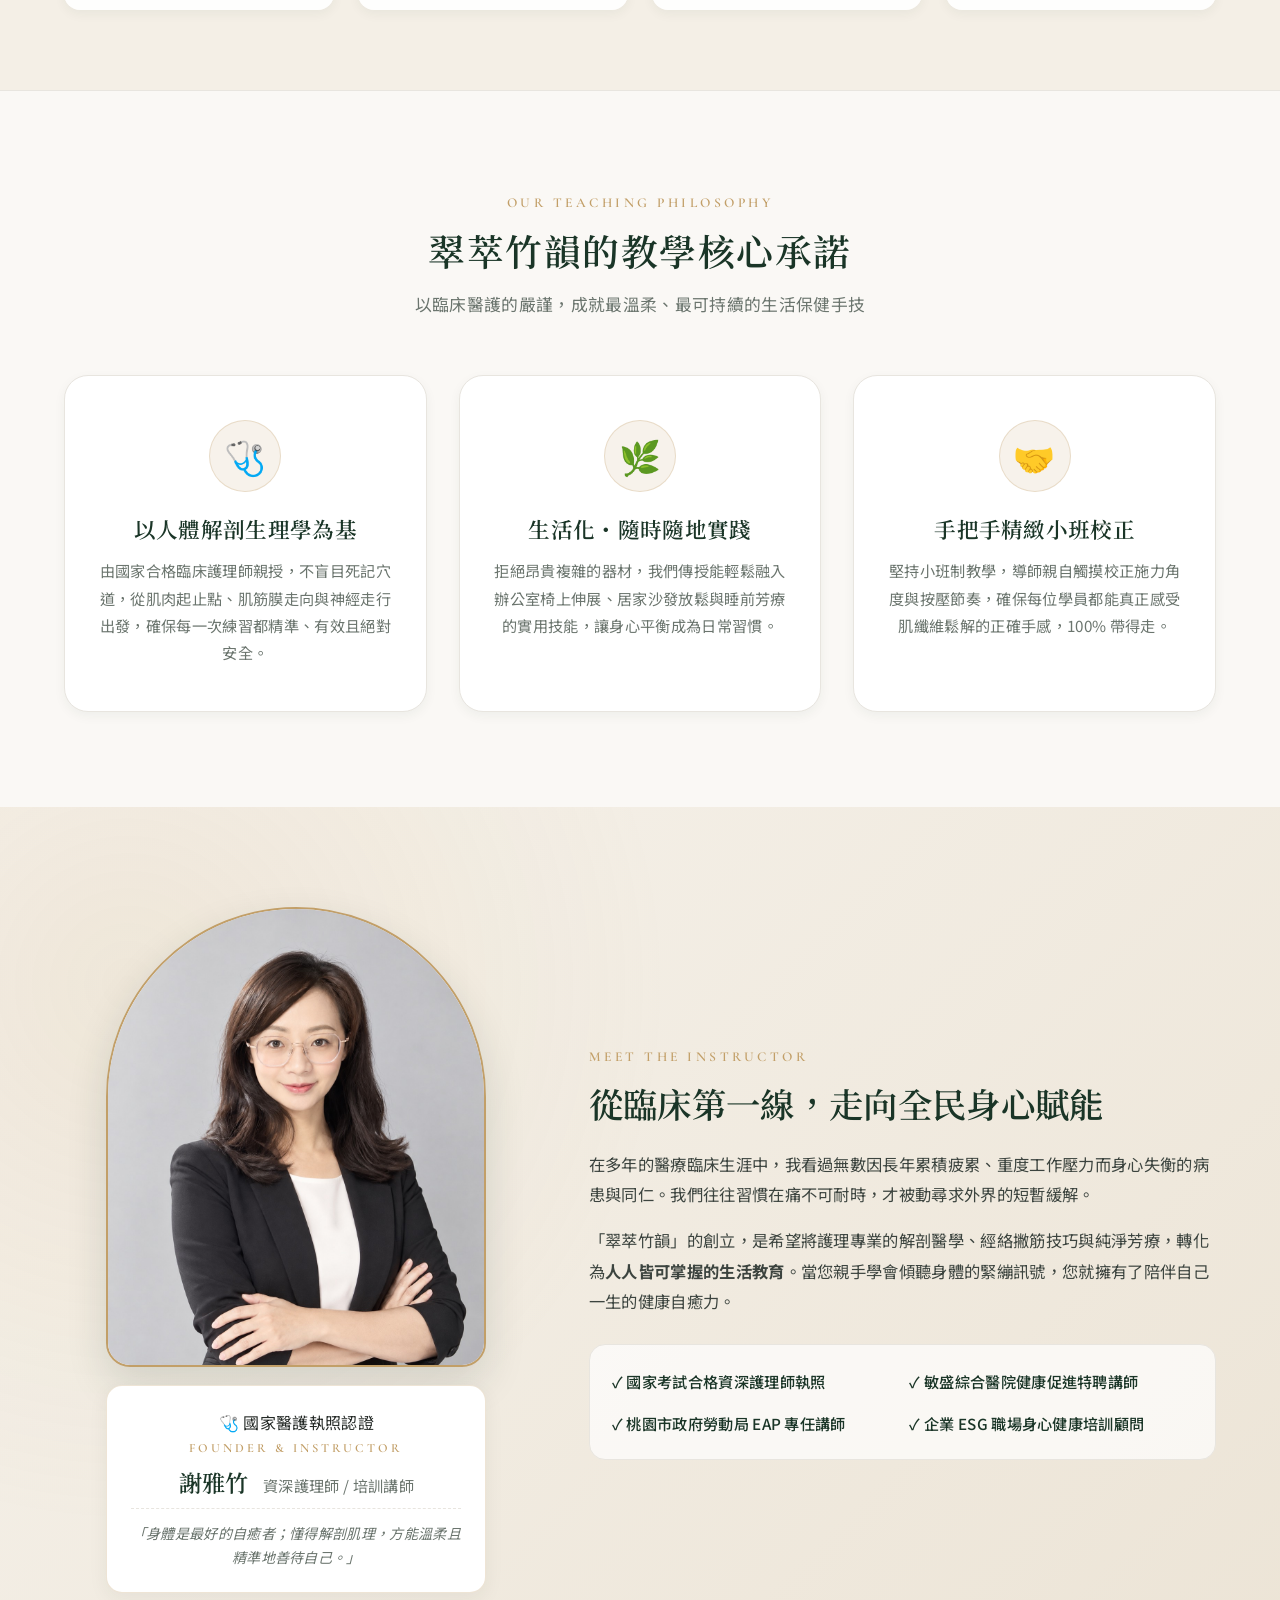
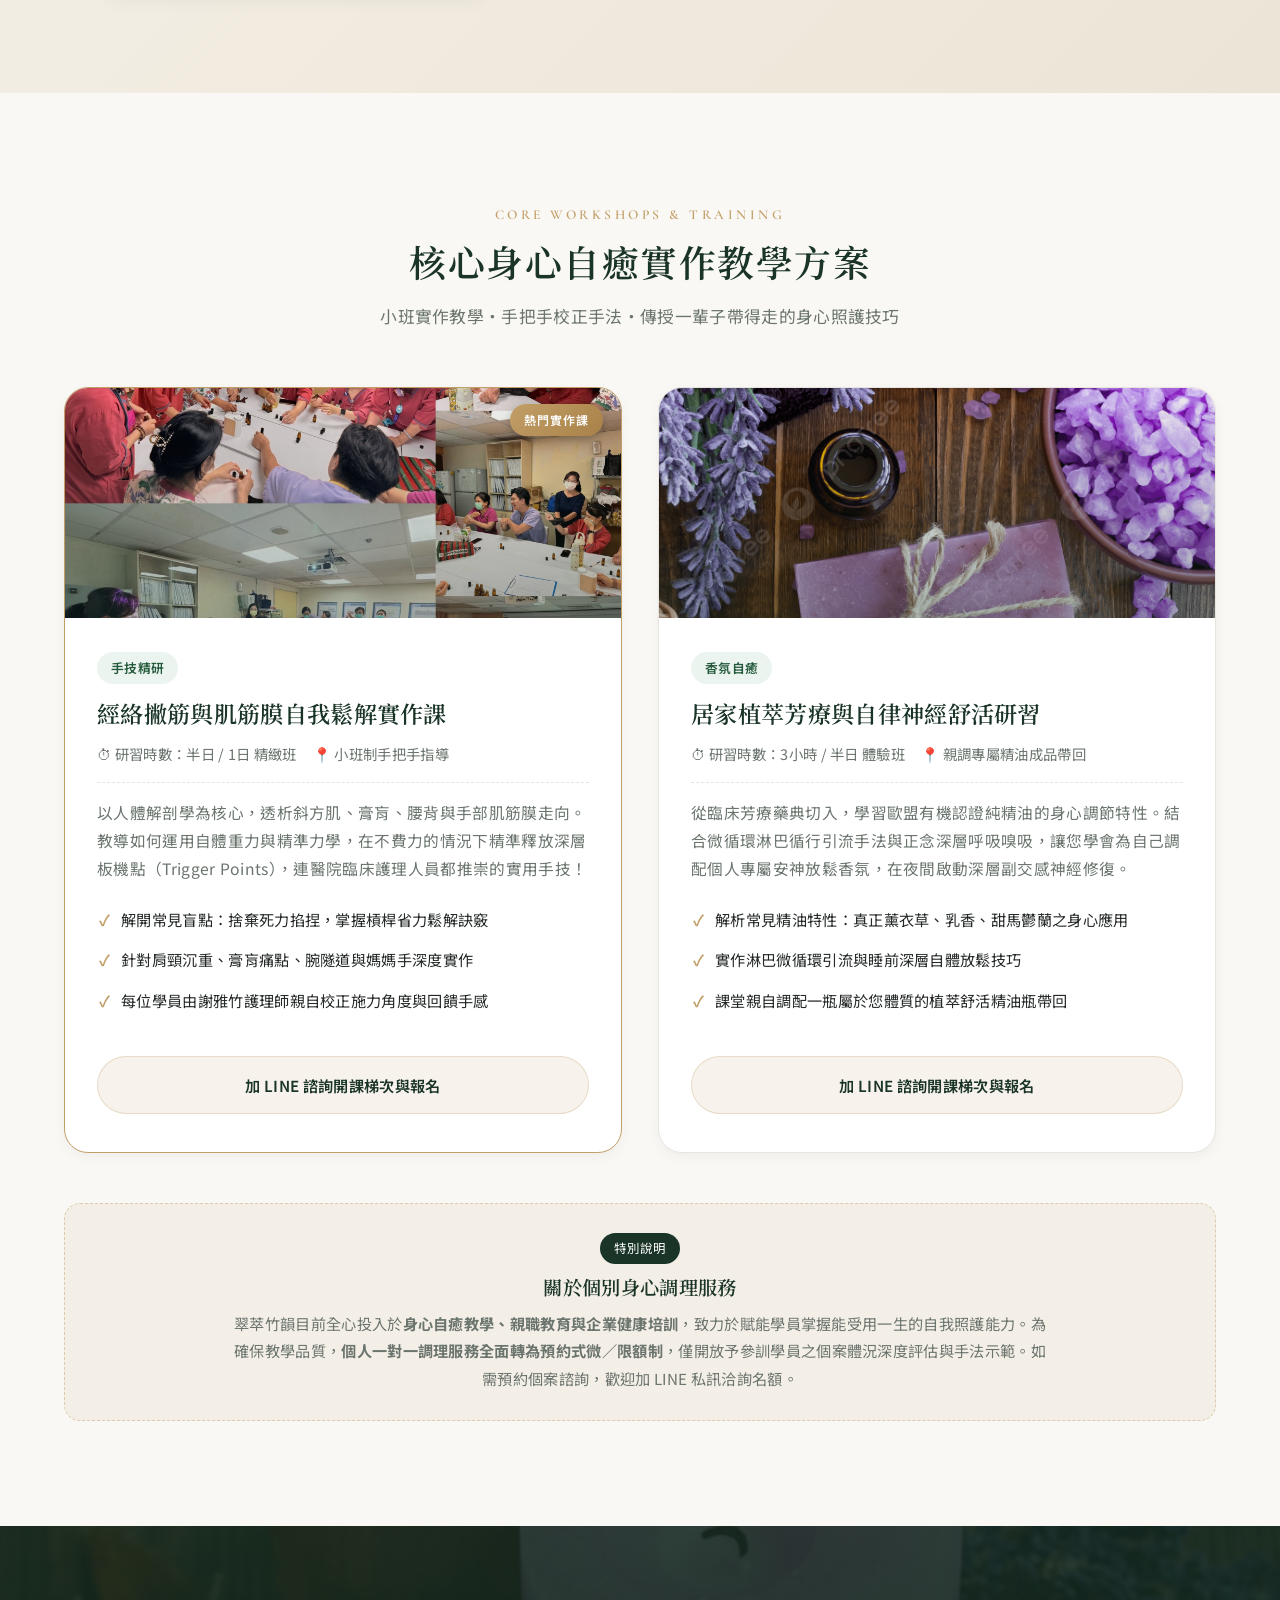
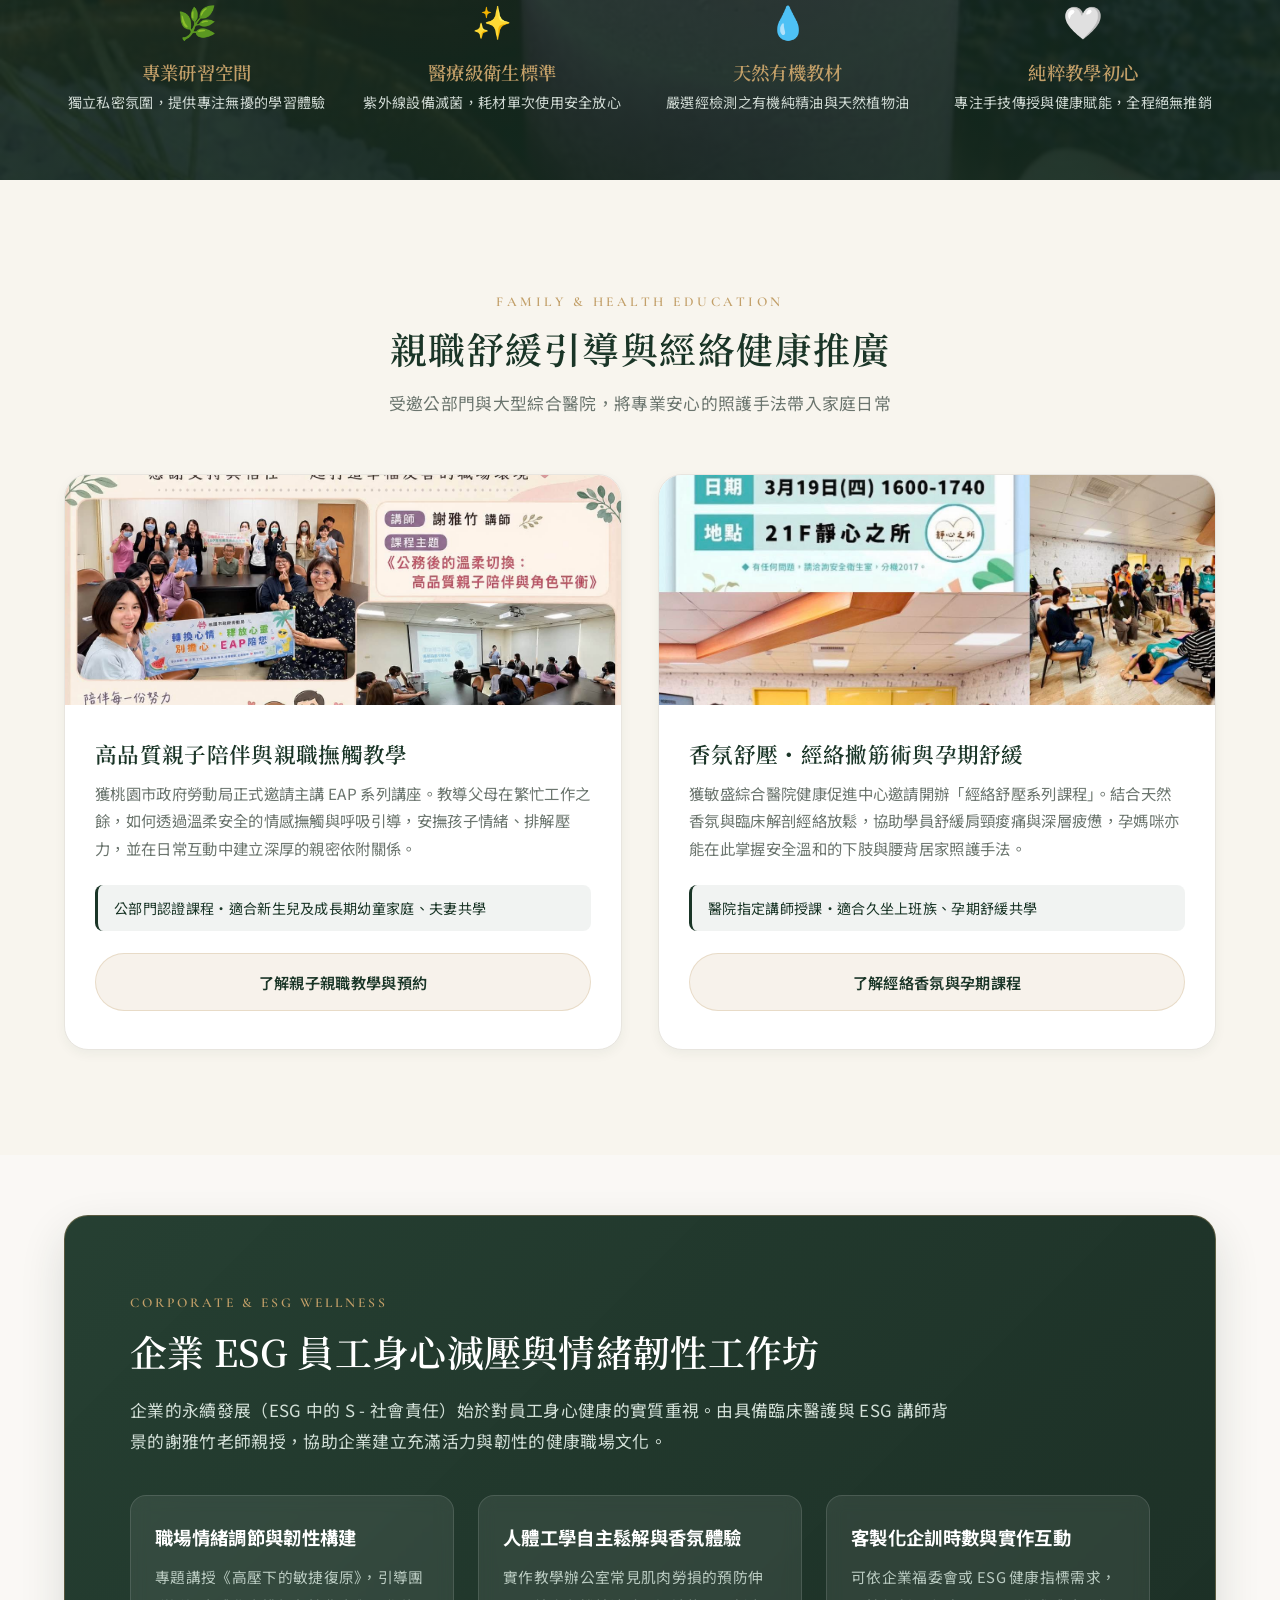
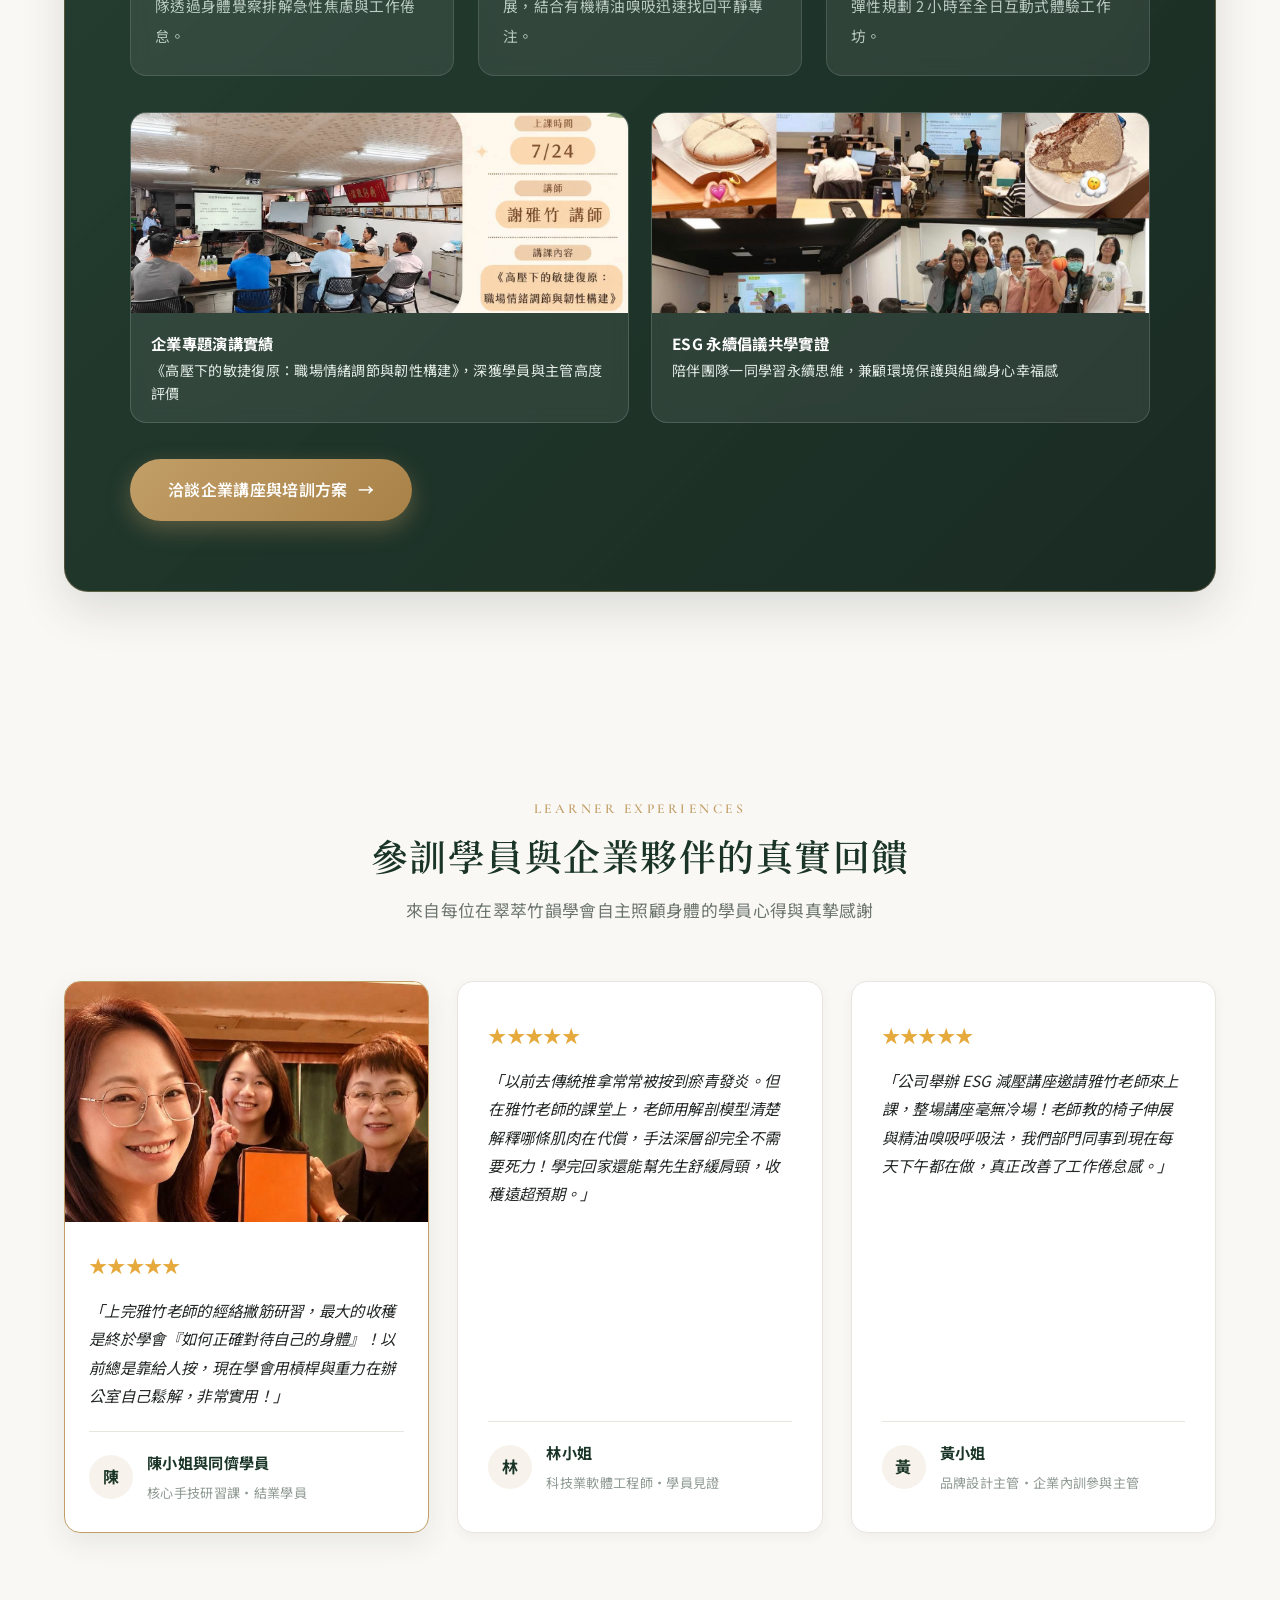
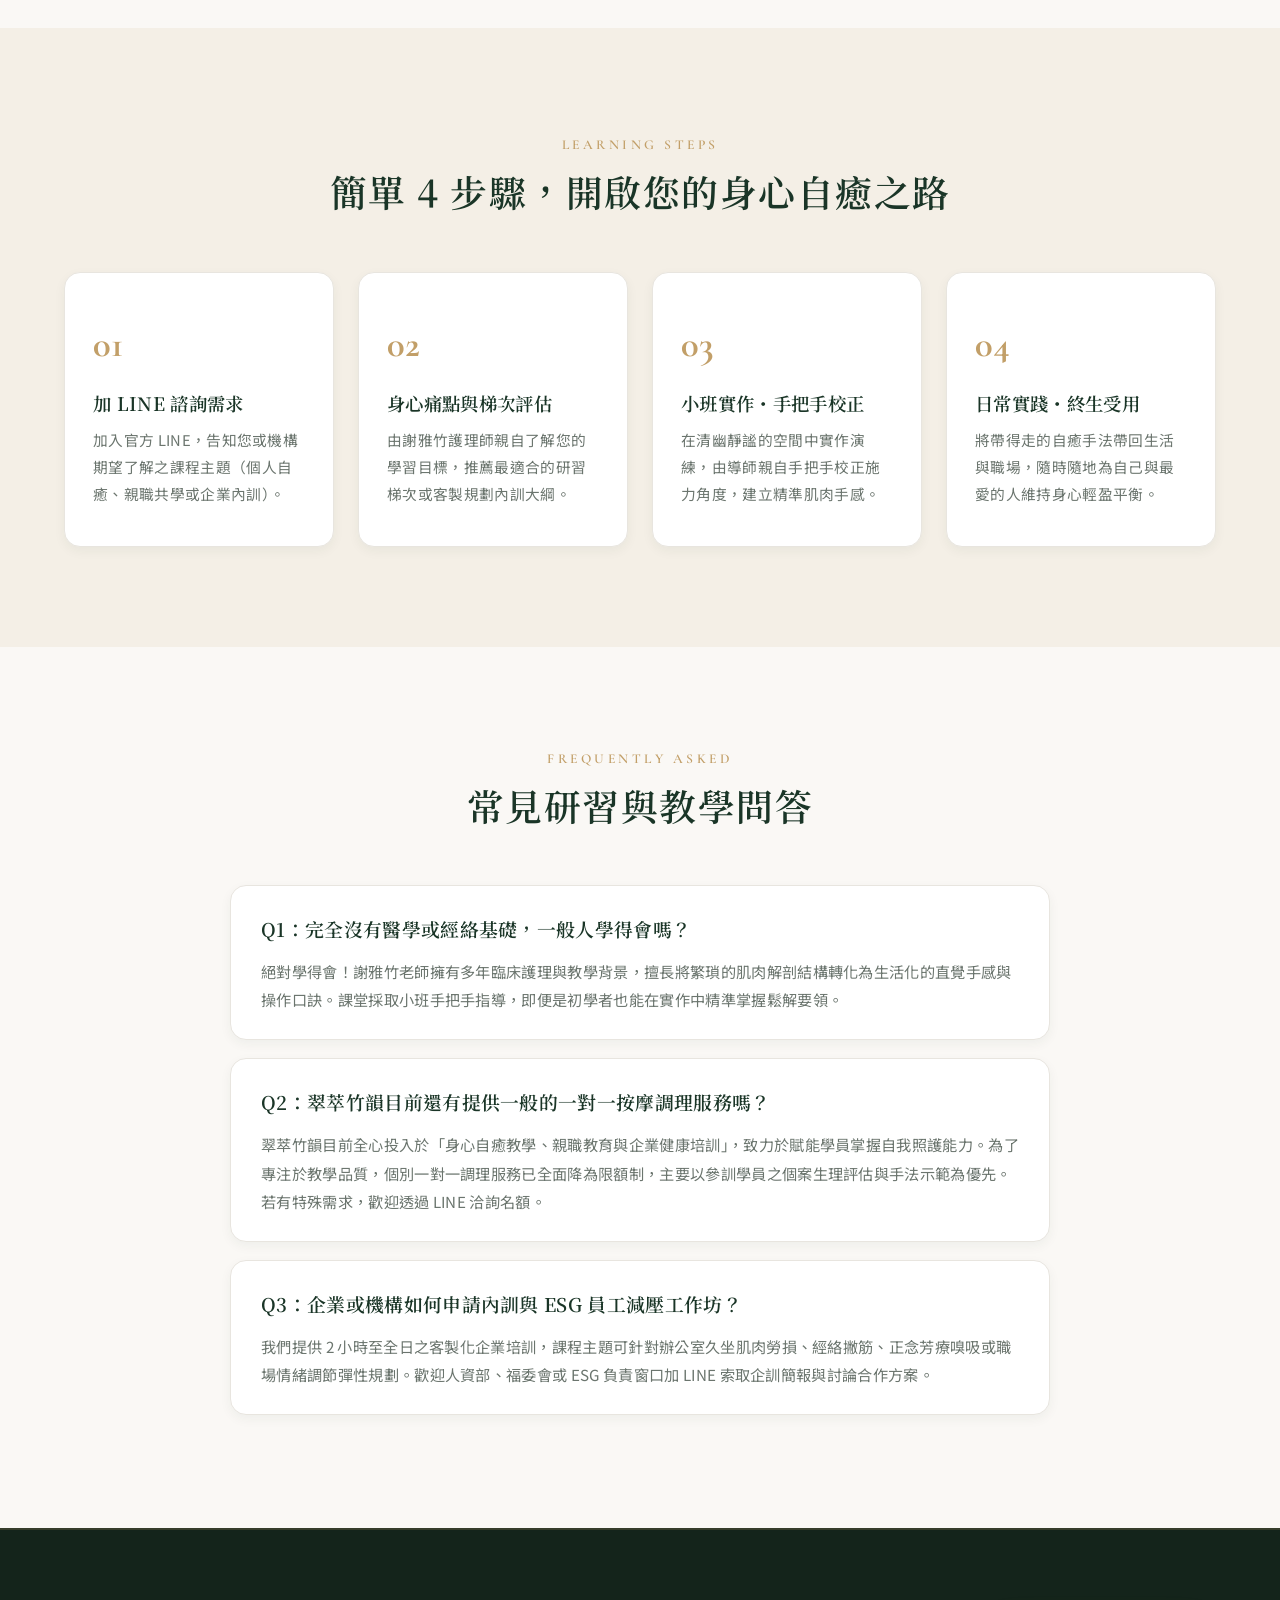
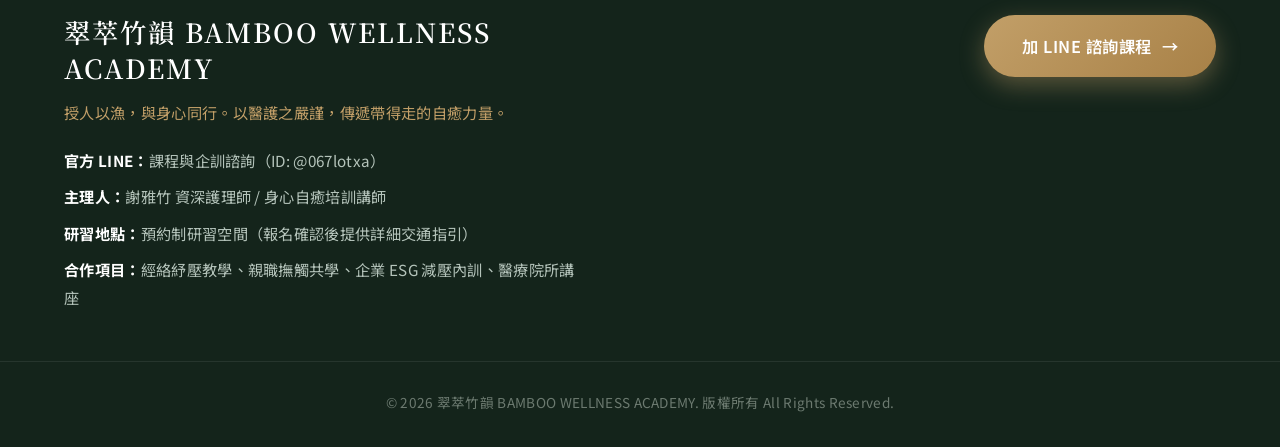
==== commit 7583663c: "Update README.md Updated the title and description meta tags to reflect changes in the service offer" ====
--- a/index.html
+++ b/index.html
@@ -3,8 +3,8 @@
 <head>
   <meta charset="UTF-8">
   <meta name="viewport" content="width=device-width, initial-scale=1.0">
-  <title>翠萃竹韻｜謝雅竹護理師・身心自癒教學・經絡紓壓・ESG 芳療培訓</title>
-  <meta name="description" content="翠萃竹韻由資深護理師謝雅竹創辦，結合臨床解剖學與綠色芳療，專注於「身心自癒手技研習、經絡紓壓教學、親職共學與企業 ESG 減壓工作坊」。受邀敏盛綜合醫院、桃園市勞動局授課。">
+  <title>翠萃竹韻｜謝雅竹護理師・身心自癒教學・經絡撇筋・ESG 芳療培訓</title>
+  <meta name="description" content="翠萃竹韻由資深護理師謝雅竹創辦，結合臨床解剖學與綠色芳療，專注於「身心自癒手技研習、經絡撇筋教學、親職共學與企業 ESG 減壓工作坊」。受邀敏盛綜合醫院、桃園市勞動局授課。">
   <link rel="stylesheet" href="style.css">
   <!-- Google Fonts 質感字型 -->
   <link rel="preconnect" href="https://fonts.googleapis.com">
@@ -155,19 +155,18 @@
   <!-- 主理人介紹：真實形象照 S__160800771.jpg（照片與卡片分離，絕不擋臉） -->
   <section id="about" class="about">
     <div class="container about-grid">
-      <div class="about-photo-wrapper">
-        <!-- 拱形相框卡片（照片純淨獨立，完整呈現專業面貌） -->
+     <div class="about-photo-wrapper">
+        <!-- 拱形相框卡片（照片 100% 純淨展示，無任何色塊遮擋） -->
         <div class="about-photo-card">
           <img src="S__160800771.jpg" alt="翠萃竹韻創辦人 謝雅竹護理師" class="about-photo-img">
-          <!-- 專業認證浮動徽章（貼合於右下角，不擋五官） -->
-          <div class="floating-cert-badge">
+        </div>
+
+        <!-- 主理人名牌與引言（徽章移入卡片頂部，任何手機電腦皆完美對齊，絕不變形） -->
+        <div class="about-founder-card">
+          <div class="founder-cert-tag">
             <span>🩺</span>
             <span>國家醫護執照認證</span>
           </div>
-        </div>
-
-        <!-- 主理人名牌與引言（移出照片本體，置於下方獨立卡片，手機與電腦版皆清晰大器） -->
-        <div class="about-founder-card">
           <div class="founder-title-tag">FOUNDER & INSTRUCTOR</div>
           <h3 class="founder-name">謝雅竹 <span>資深護理師 / 培訓講師</span></h3>
           <p class="founder-quote">「身體是最好的自癒者；懂得解剖肌理，方能溫柔且精準地善待自己。」</p>
@@ -178,7 +177,7 @@
         <span class="sec-subtitle">MEET THE INSTRUCTOR</span>
         <h2>從臨床第一線，走向全民身心賦能</h2>
         <p>在多年的醫療臨床生涯中，我看過無數因長年累積疲累、重度工作壓力而身心失衡的病患與同仁。我們往往習慣在痛不可耐時，才被動尋求外界的短暫緩解。</p>
-        <p>「翠萃竹韻」的創立，是希望將護理專業的解剖醫學、經絡紓壓技巧與純淨芳療，轉化為<strong>人人皆可掌握的生活教育</strong>。當您親手學會傾聽身體的緊繃訊號，您就擁有了陪伴自己一生的健康自癒力。</p>
+        <p>「翠萃竹韻」的創立，是希望將護理專業的解剖醫學、經絡撇筋技巧與純淨芳療，轉化為<strong>人人皆可掌握的生活教育</strong>。當您親手學會傾聽身體的緊繃訊號，您就擁有了陪伴自己一生的健康自癒力。</p>
         <div class="credentials">
           <div class="cred-item">✓ 國家考試合格資深護理師執照</div>
           <div class="cred-item">✓ 敏盛綜合醫院健康促進特聘講師</div>
@@ -199,7 +198,7 @@
       </div>
 
       <div class="grid-2">
-        <!-- 課程一：經絡紓壓與肌筋膜自我鬆解實作課 809544108_...jpg -->
+        <!-- 課程一：經絡撇筋與肌筋膜自我鬆解實作課 809544108_...jpg -->
         <div class="service-box featured">
           <div class="featured-badge">熱門實作課</div>
           <div class="service-img-wrap">
@@ -209,7 +208,7 @@
           <div class="service-body">
             <div class="service-top">
               <span class="tag">手技精研</span>
-              <h3>經絡紓壓與肌筋膜自我鬆解實作課</h3>
+              <h3>經絡撇筋與肌筋膜自我鬆解實作課</h3>
             </div>
             <div class="service-meta">
               <span>⏱ 研習時數：半日 / 1日 精緻班</span>
@@ -312,10 +311,10 @@
 
         <div class="class-card">
           <div class="class-img-wrap">
-            <img src="654254353_26387888637494726_4937479646530382806_n.jpg" alt="敏盛綜合醫院健康促進《香氛舒壓・紓壓術》經絡放鬆">
+            <img src="654254353_26387888637494726_4937479646530382806_n.jpg" alt="敏盛綜合醫院健康促進《香氛舒壓・撇筋術》經絡放鬆">
           </div>
           <div class="class-body">
-            <h3>香氛舒壓・經絡紓壓術與孕期舒緩</h3>
+            <h3>香氛舒壓・經絡撇筋術與孕期舒緩</h3>
             <p>獲敏盛綜合醫院健康促進中心邀請開辦「經絡舒壓系列課程」。結合天然香氛與臨床解剖經絡放鬆，協助學員舒緩肩頸痠痛與深層疲憊，孕媽咪亦能在此掌握安全溫和的下肢與腰背居家照護手法。</p>
             <div class="class-fit">醫院指定講師授課・適合久坐上班族、孕期舒緩共學</div>
             <a href="https://lin.ee/52fM4HD" target="_blank" rel="noopener" class="btn-card">了解經絡香氛與孕期課程</a>
@@ -391,7 +390,7 @@
           <img src="791145081_28357502827199954_5456837343185363557_n.jpg" alt="學員感謝與謝老師合影" class="testi-card-img">
           <div class="testi-photo-body">
             <div class="testi-stars">★★★★★</div>
-            <p class="testi-text">「上完雅竹老師的經絡紓壓研習，最大的收穫是終於學會『如何正確對待自己的身體』！以前總是靠給人按，現在學會用槓桿與重力在辦公室自己鬆解，非常實用！」</p>
+            <p class="testi-text">「上完雅竹老師的經絡撇筋研習，最大的收穫是終於學會『如何正確對待自己的身體』！以前總是靠給人按，現在學會用槓桿與重力在辦公室自己鬆解，非常實用！」</p>
             <div class="testi-author">
               <div class="author-avatar">陳</div>
               <div class="author-info">
@@ -484,7 +483,7 @@
         <div class="faq-item">
           <div class="faq-question">Q3：企業或機構如何申請內訓與 ESG 員工減壓工作坊？</div>
           <div class="faq-answer">
-            我們提供 2 小時至全日之客製化企業培訓，課程主題可針對辦公室久坐肌肉勞損、經絡紓壓、正念芳療嗅吸或職場情緒調節彈性規劃。歡迎人資部、福委會或 ESG 負責窗口加 LINE 索取企訓簡報與討論合作方案。
+            我們提供 2 小時至全日之客製化企業培訓，課程主題可針對辦公室久坐肌肉勞損、經絡撇筋、正念芳療嗅吸或職場情緒調節彈性規劃。歡迎人資部、福委會或 ESG 負責窗口加 LINE 索取企訓簡報與討論合作方案。
           </div>
         </div>
       </div>
